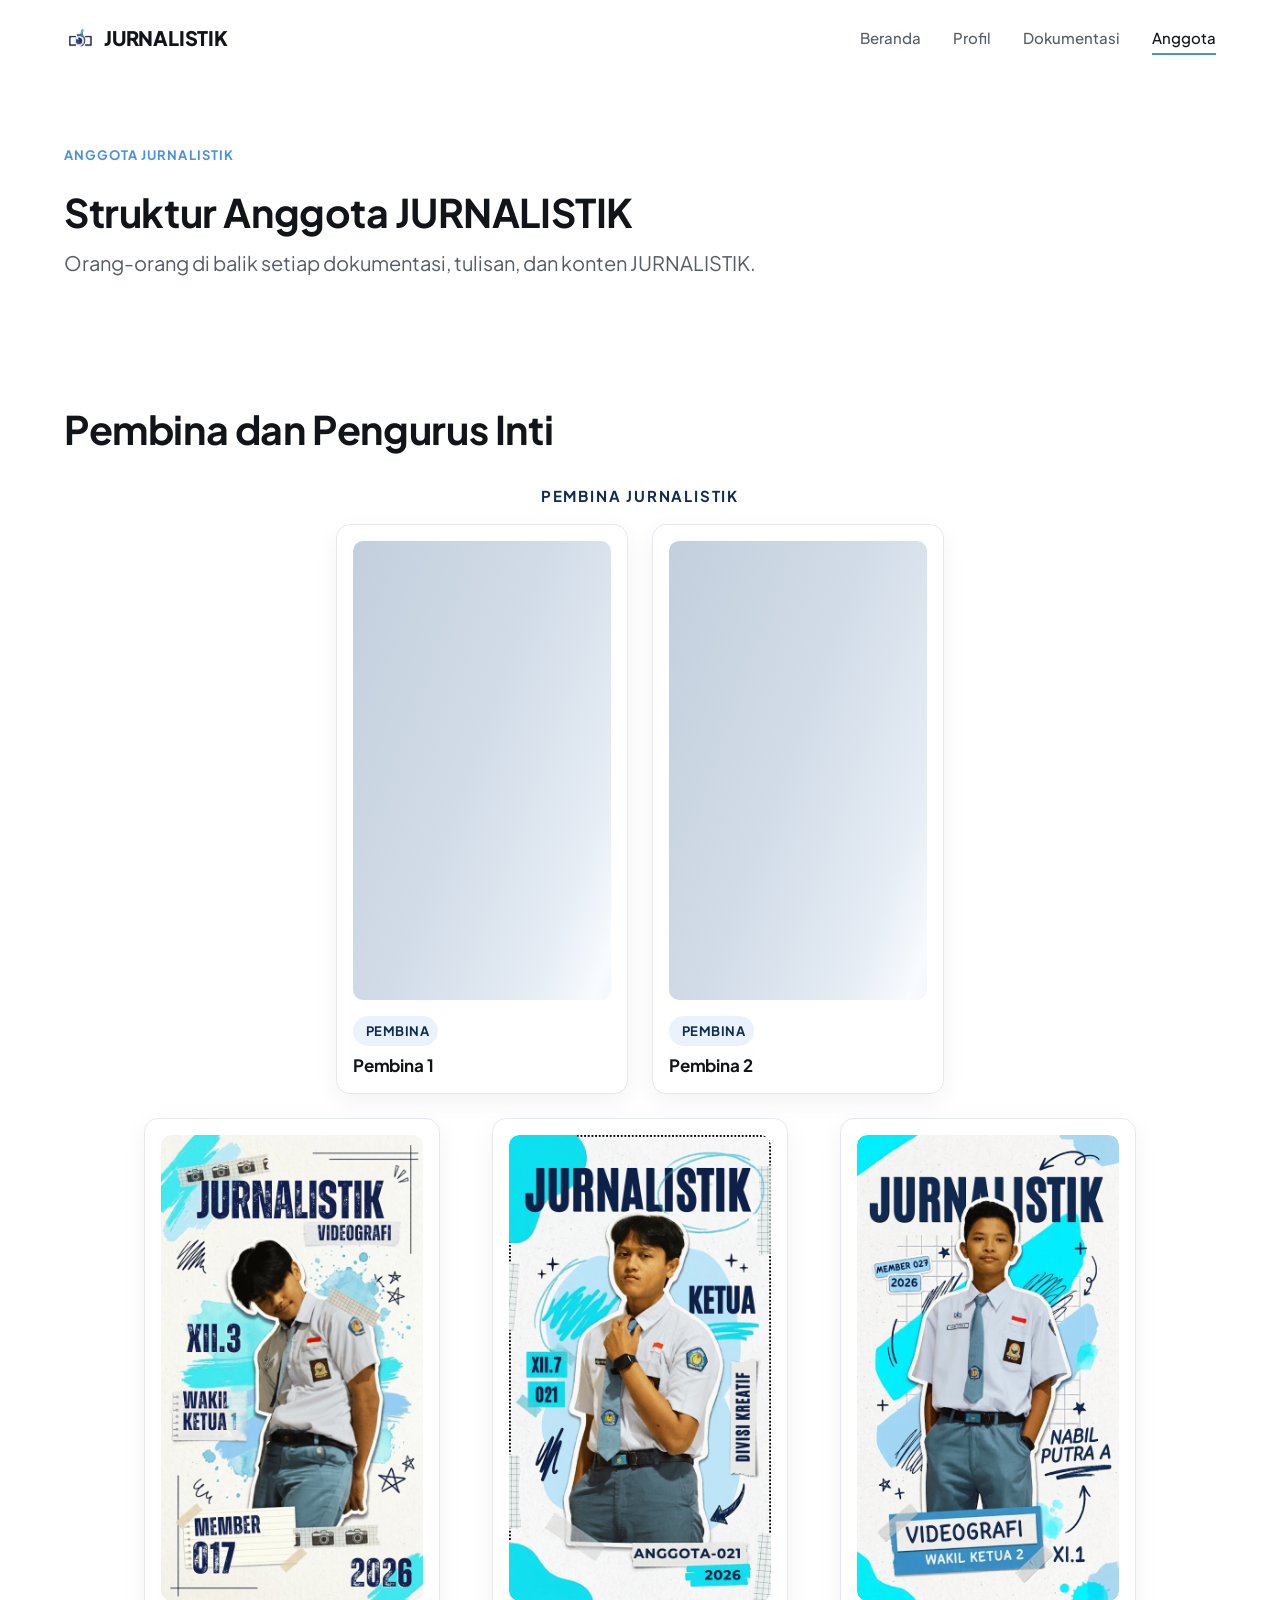
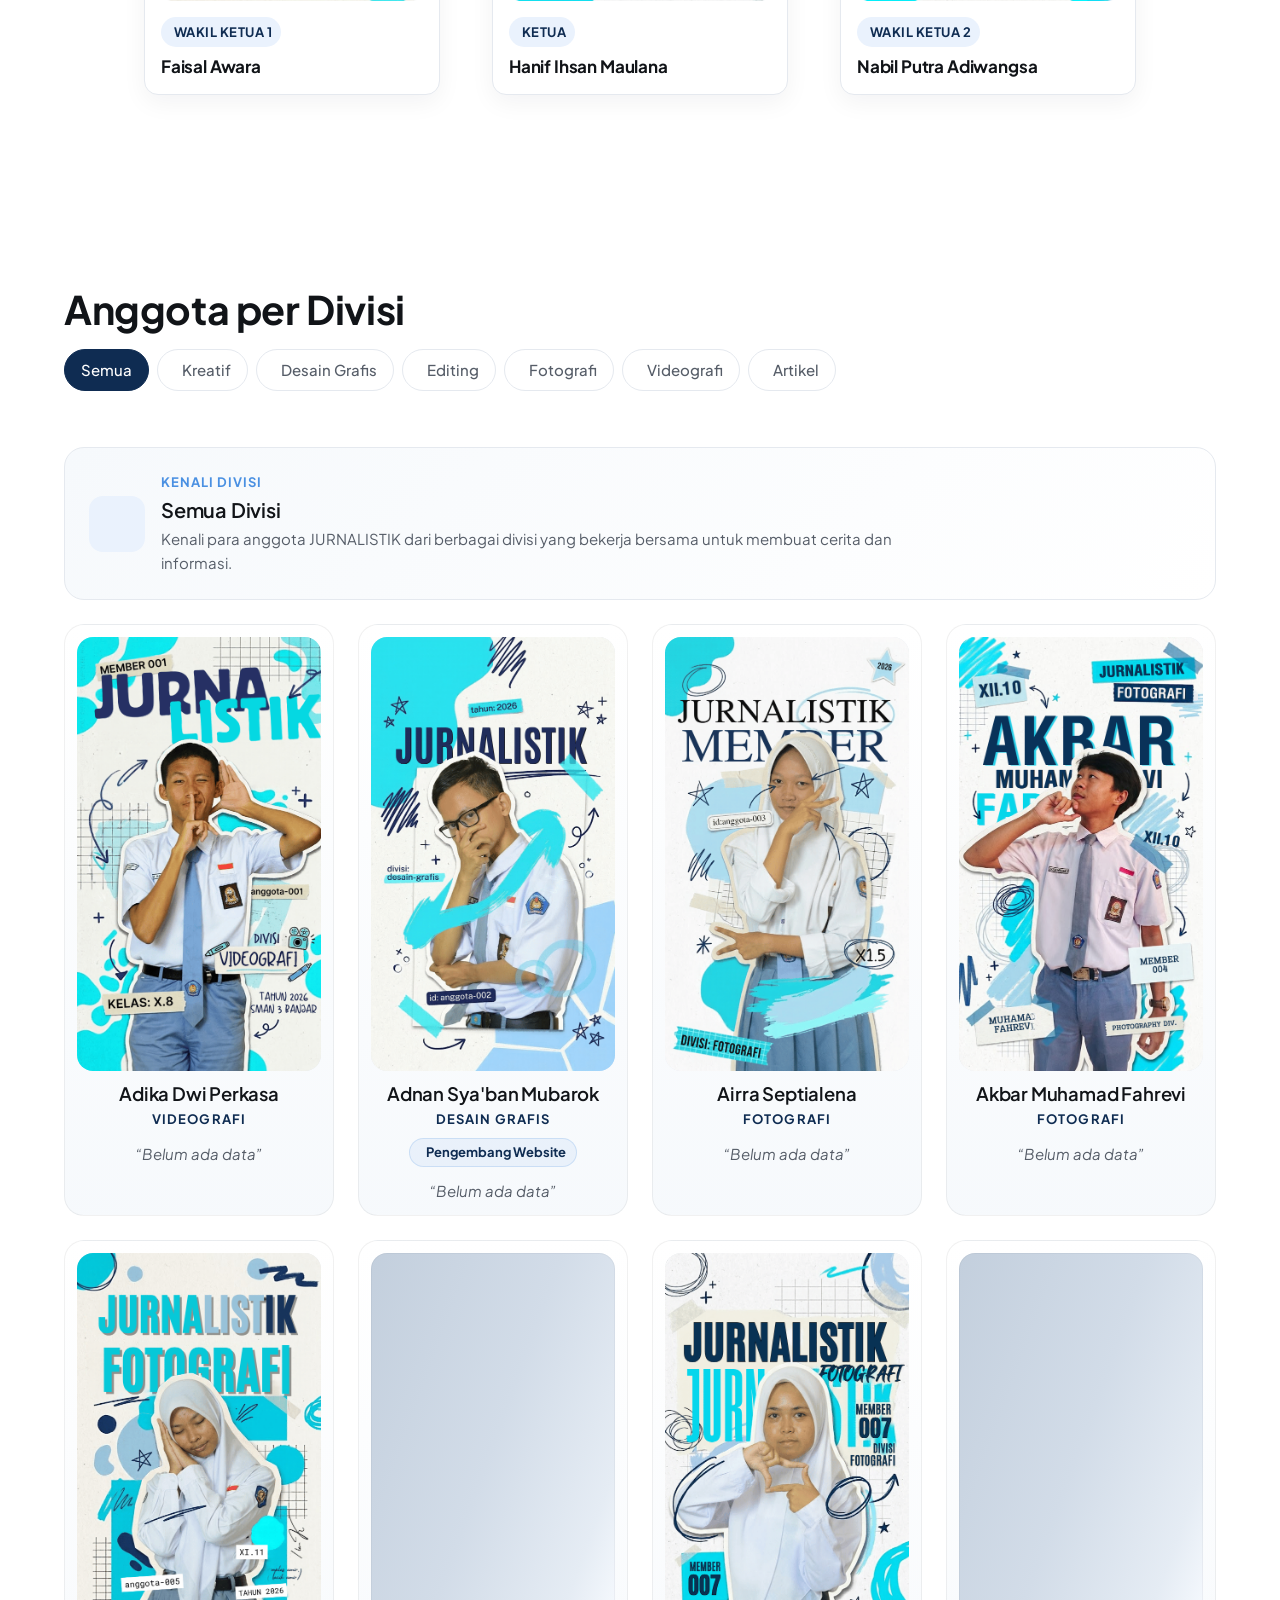
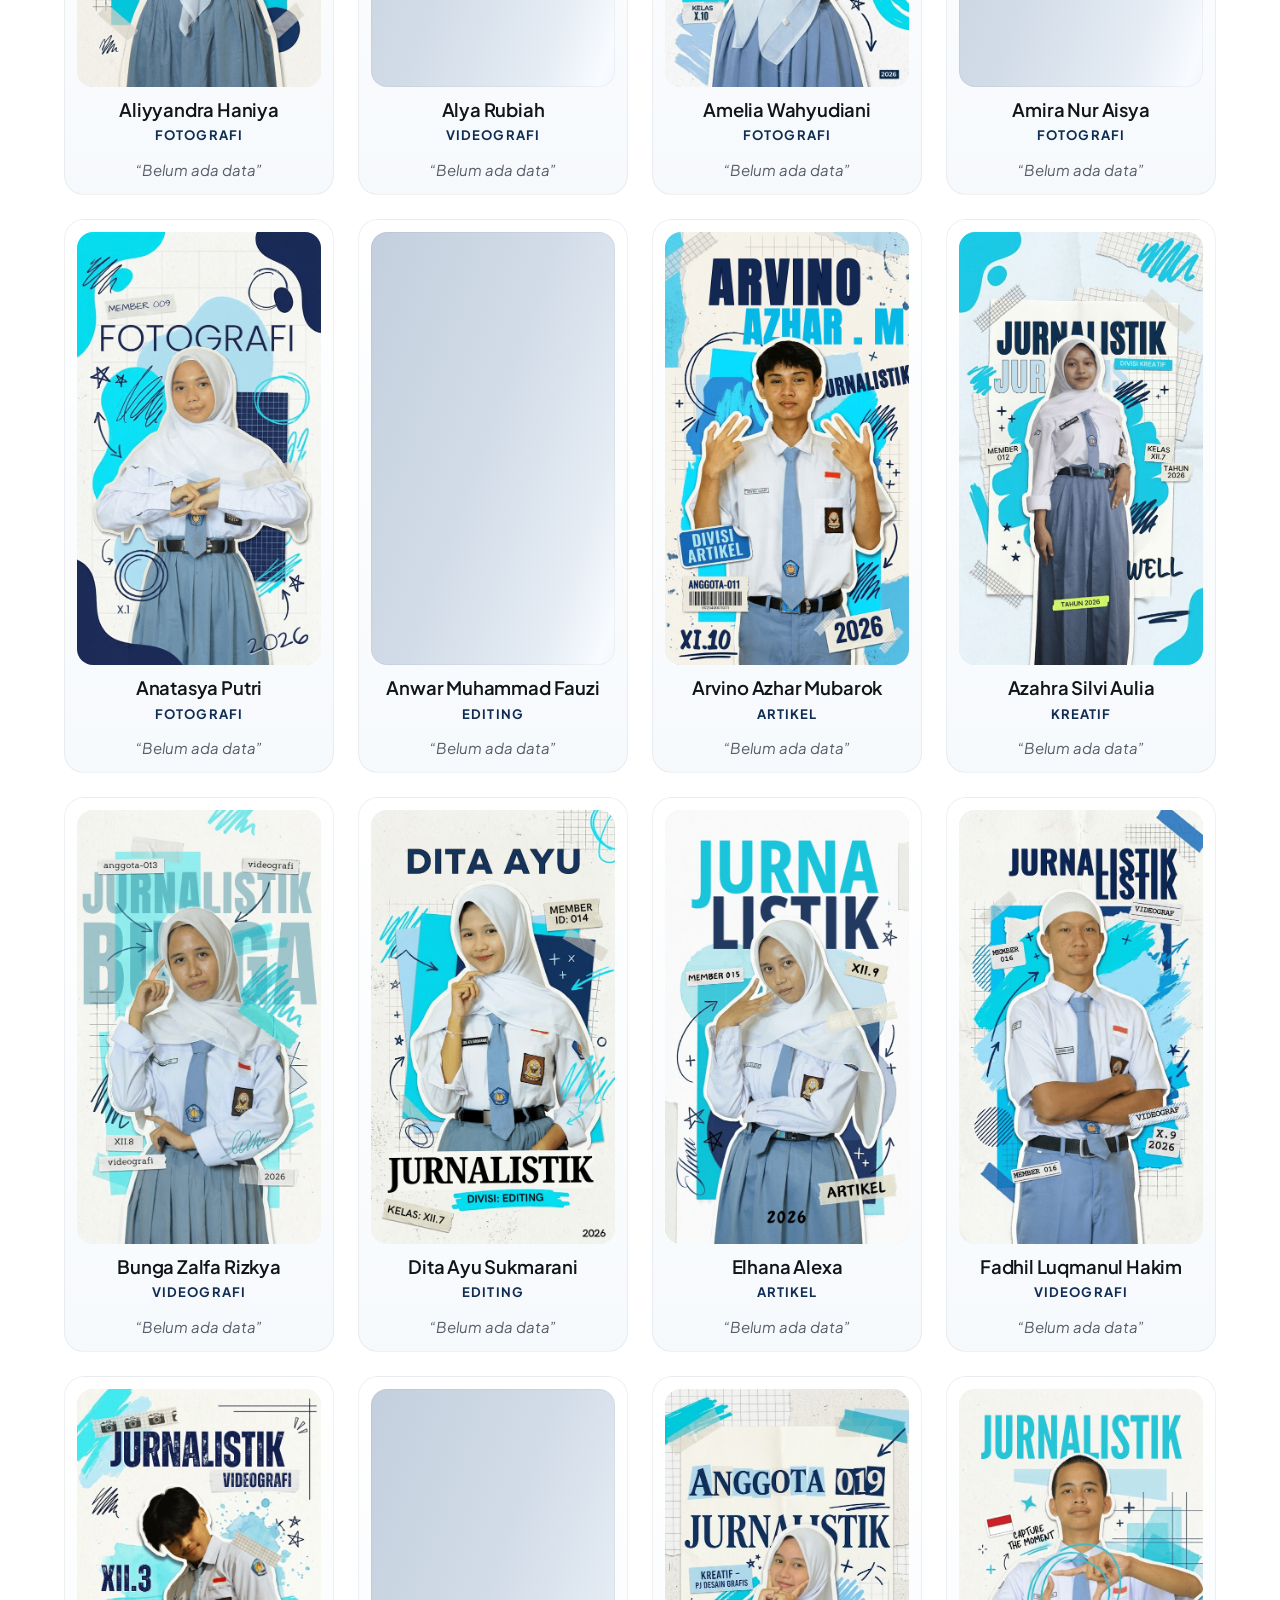
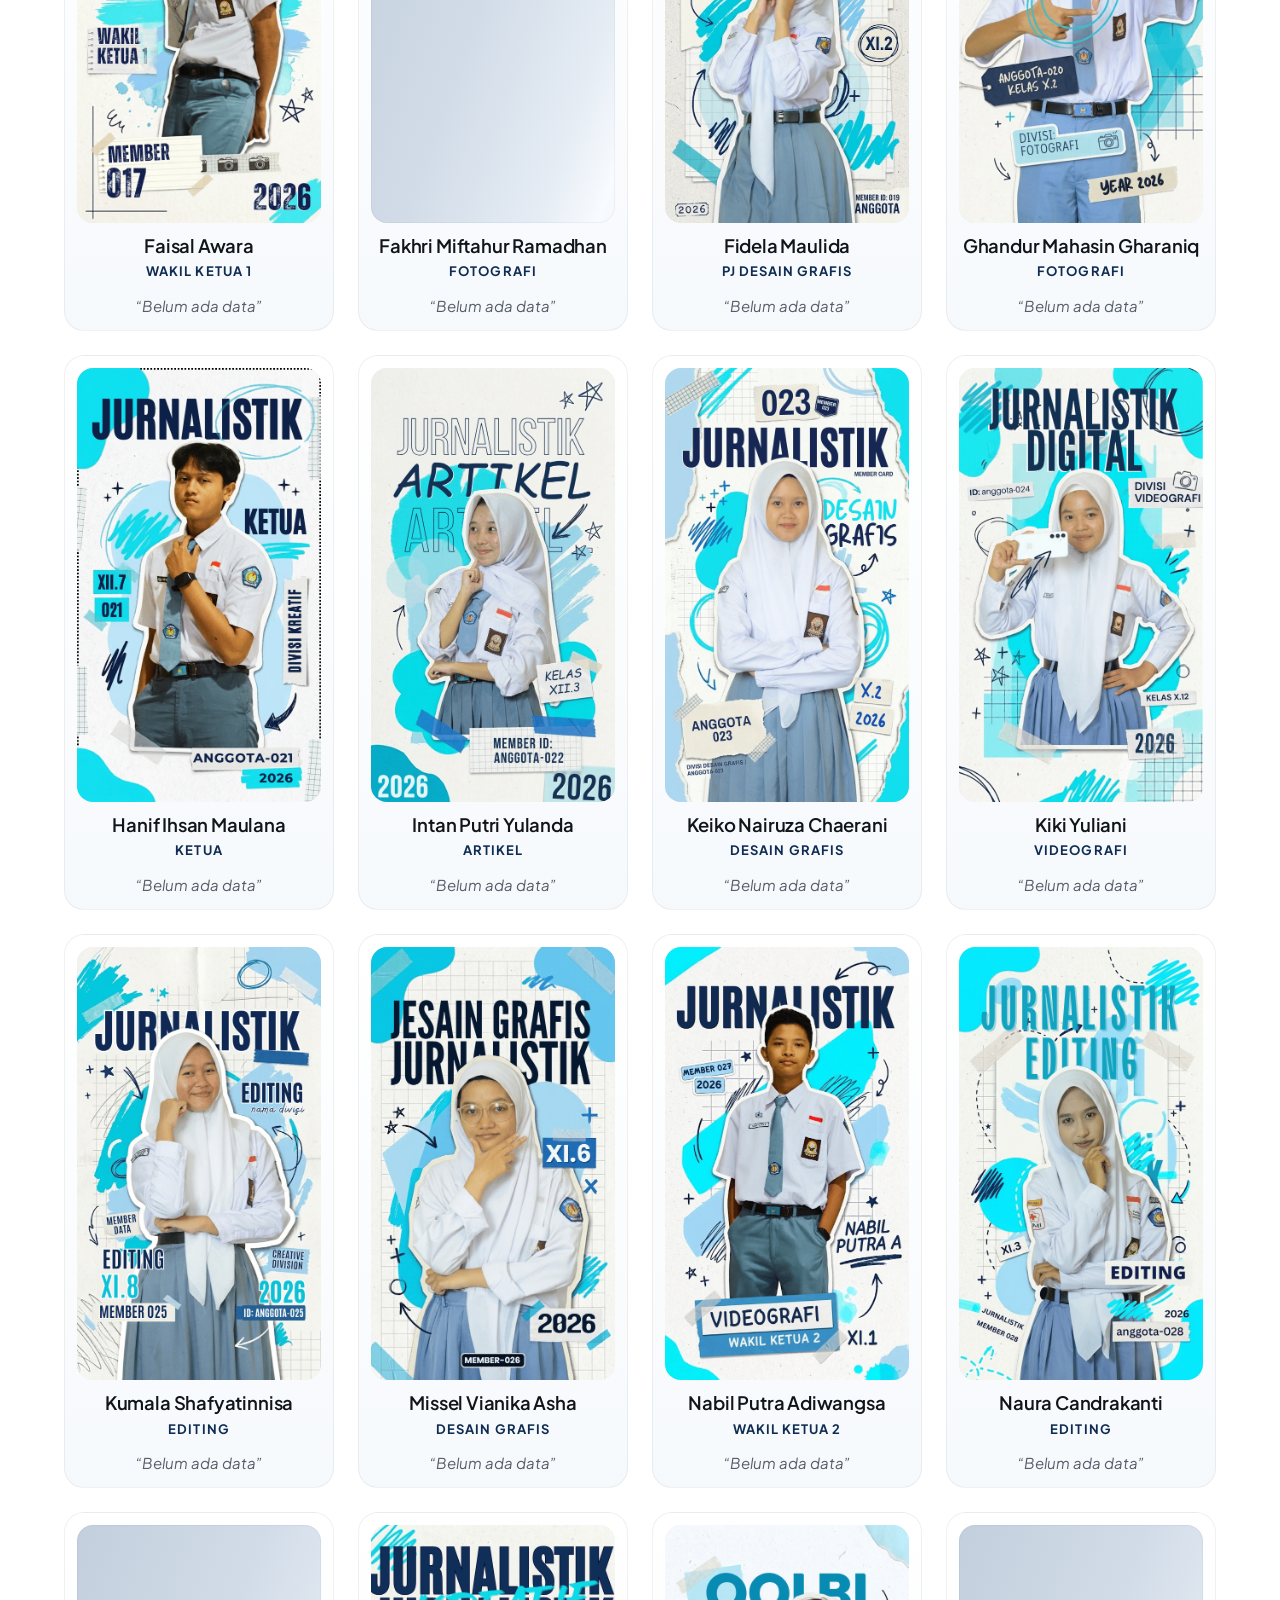
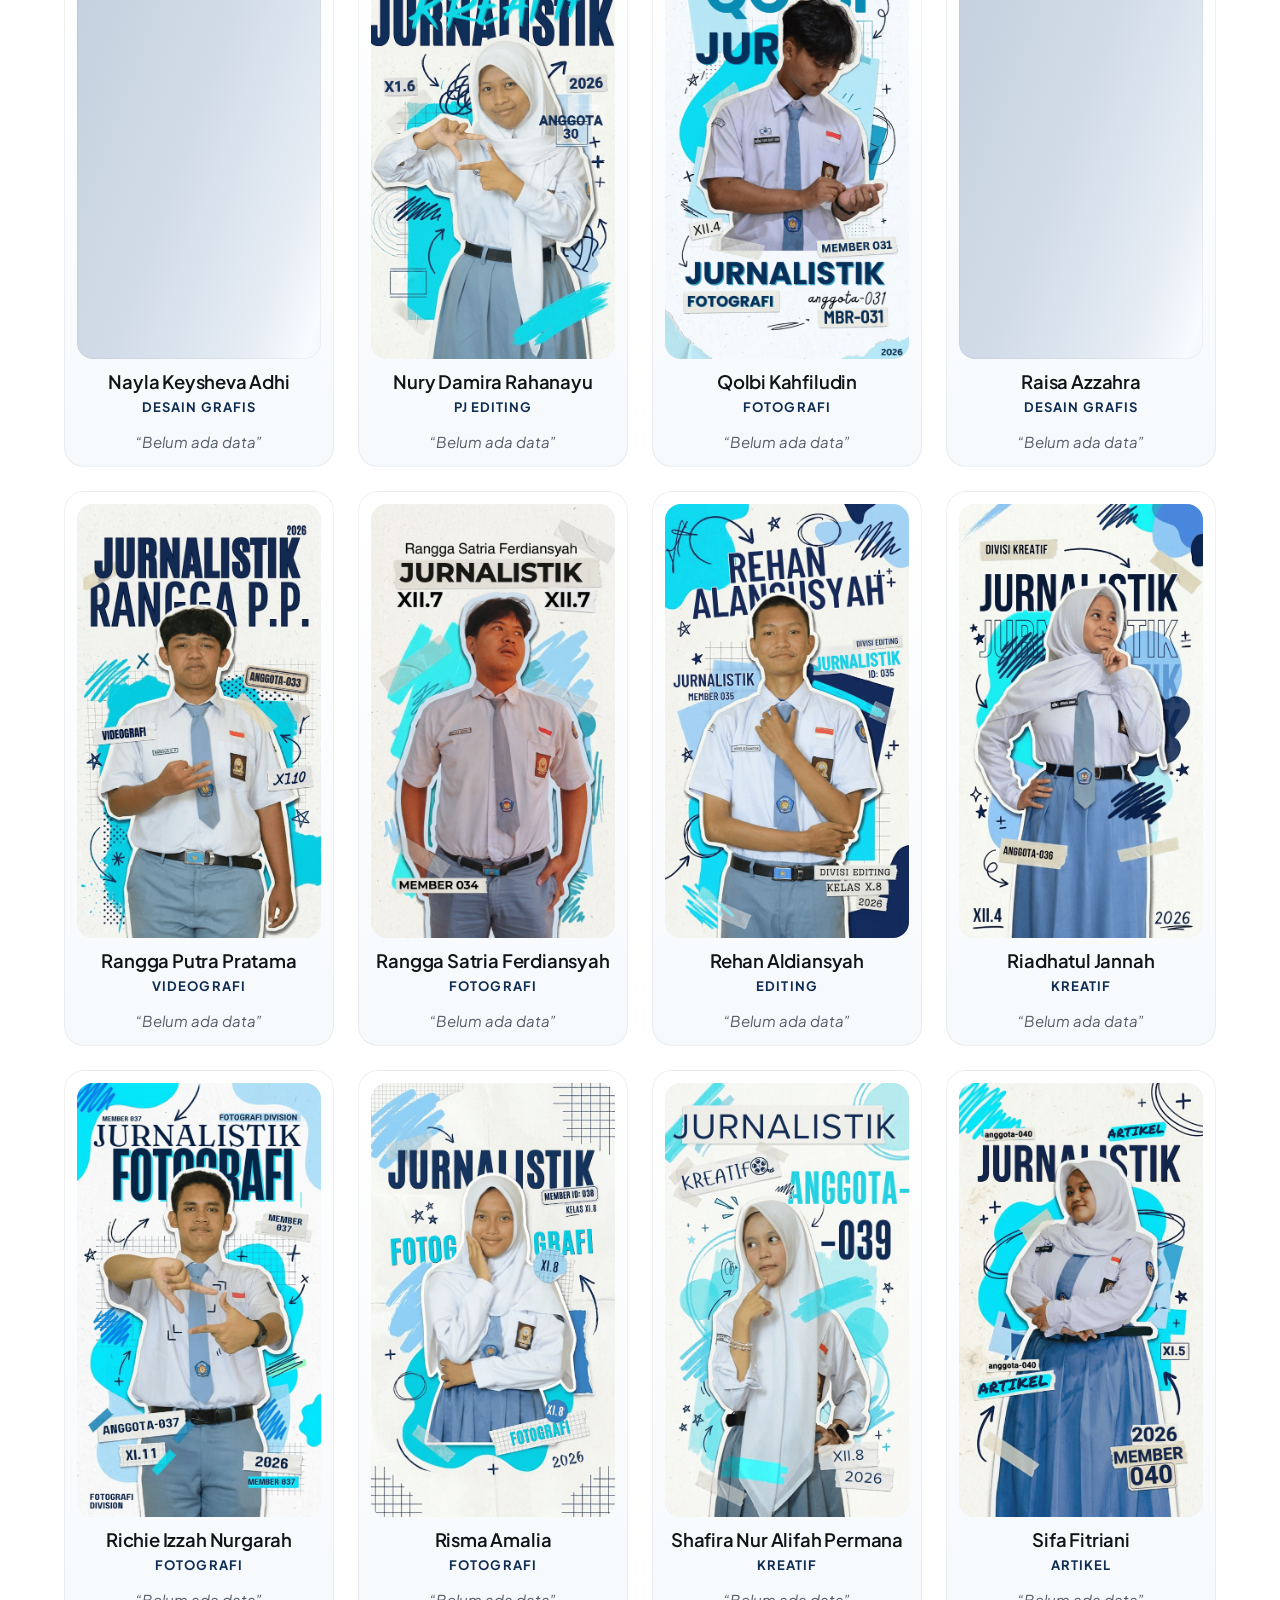
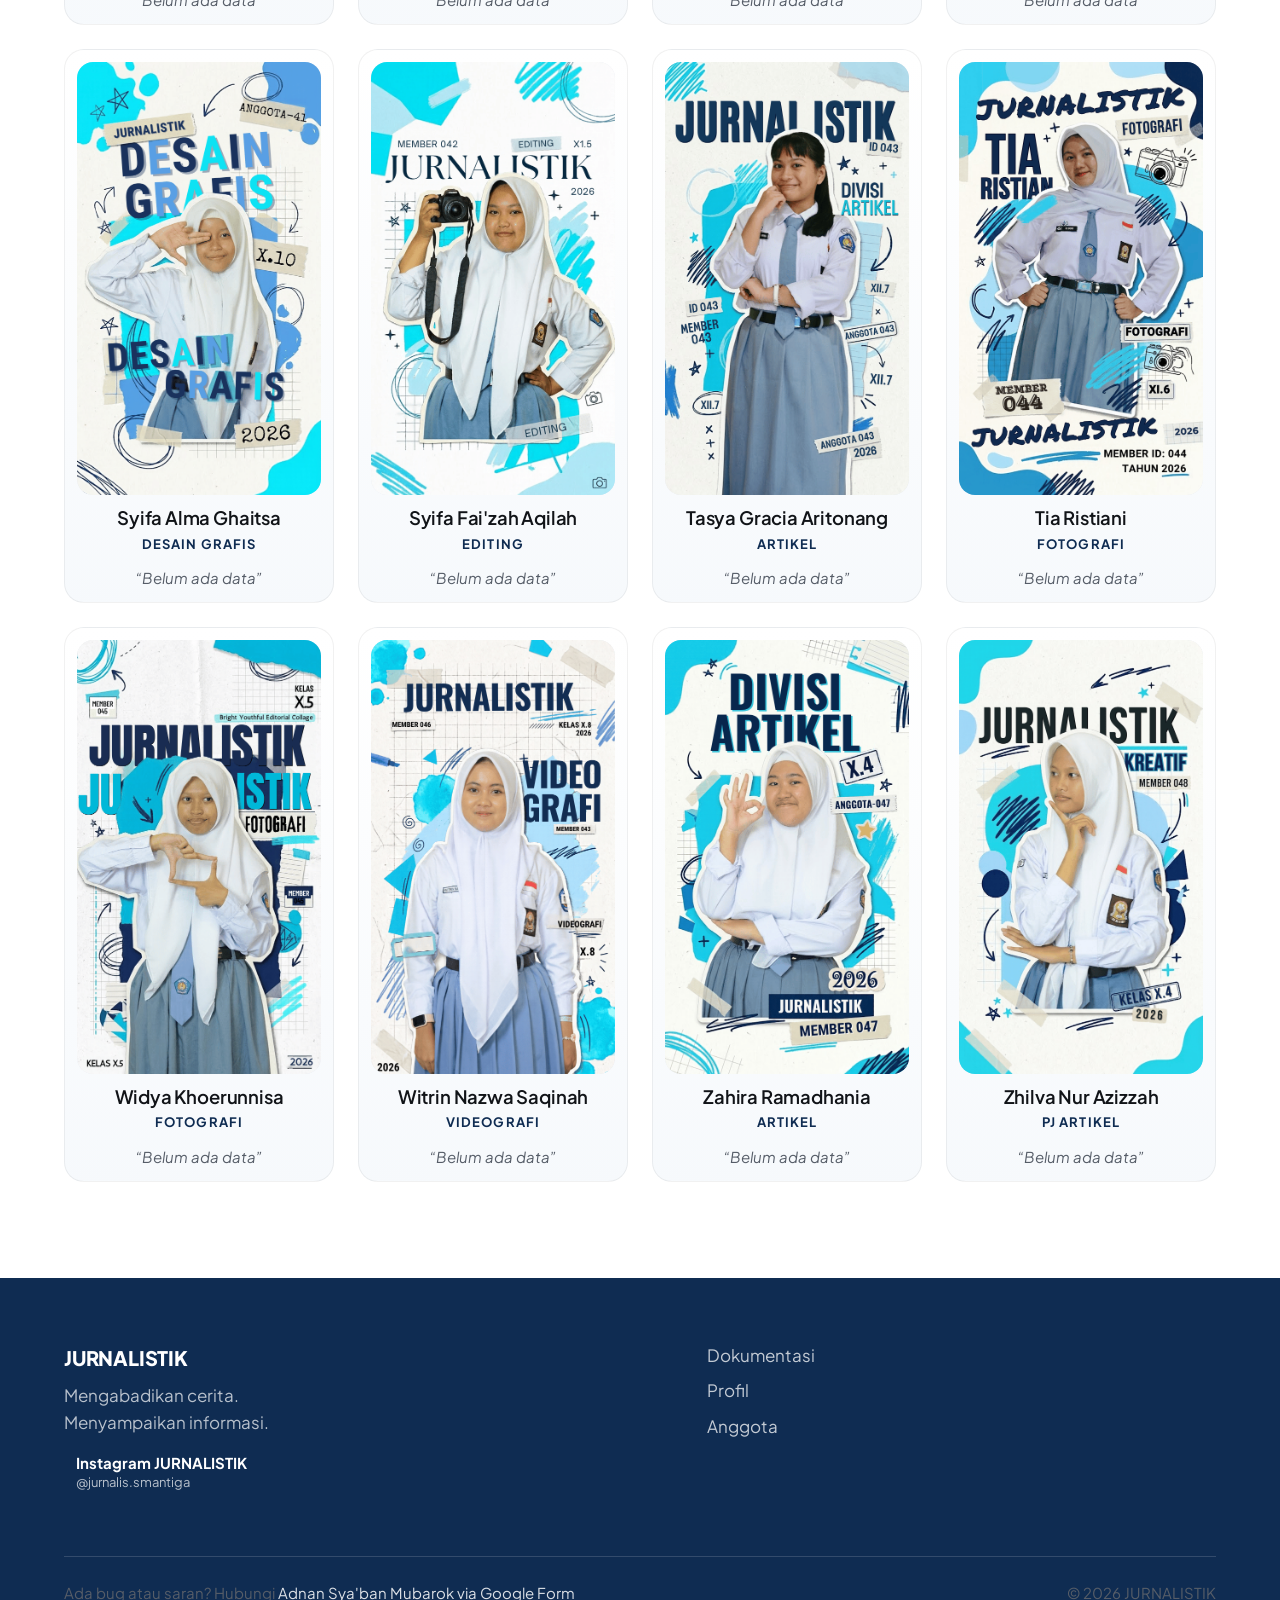
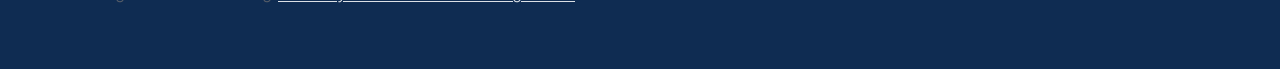
==== anggota.html @ 433ea304 "Add files via upload" ====
<!DOCTYPE html>
<html lang="id">
<head>
  <meta charset="UTF-8">
  <meta name="viewport" content="width=device-width, initial-scale=1.0">
  <title>Anggota — JURNALISTIK</title>
  <meta name="description" content="Struktur anggota JURNALISTIK — kepengurusan inti dan anggota per divisi: Kreatif, Desain Grafis, Editing, Fotografi, Videografi, Artikel.">

  <link rel="icon" type="image/png" href="assets/logo/favicon.png">

  <link rel="preconnect" href="https://fonts.googleapis.com">
  <link rel="preconnect" href="https://fonts.gstatic.com" crossorigin>
  <link href="https://fonts.googleapis.com/css2?family=Plus+Jakarta+Sans:wght@400;500;600;700;800&display=swap" rel="stylesheet">

  <script src="https://unpkg.com/@phosphor-icons/web"></script>

  <link rel="stylesheet" href="css/style.css">
</head>
<body>

  <header class="site-header" id="siteHeader">
    <div class="container header-inner">

      <a href="index.html" class="brand" aria-label="JURNALISTIK — Beranda">
        <img src="assets/logo/logo.png" alt="" class="brand-logo" width="32" height="32">
        <span class="brand-name">JURNALISTIK</span>
      </a>

      <nav class="main-nav" id="mainNav" aria-label="Navigasi utama">
        <ul class="nav-list">
          <li><a href="index.html" class="nav-link">Beranda</a></li>
          <li><a href="profil.html" class="nav-link">Profil</a></li>
          <li><a href="dokumentasi.html" class="nav-link">Dokumentasi</a></li>
          <li><a href="anggota.html" class="nav-link is-active">Anggota</a></li>
        </ul>
      </nav>

      <button
        class="nav-toggle"
        id="navToggle"
        aria-label="Buka menu navigasi"
        aria-expanded="false"
        aria-controls="mainNav"
      >
        <i class="ph ph-list" aria-hidden="true"></i>
      </button>

    </div>
  </header>

  <main id="main-content">

    <section class="page-intro" aria-labelledby="members-title">
      <div class="container">
        <p class="hero-eyebrow" data-reveal>Anggota JURNALISTIK</p>
        <h1 id="members-title" class="page-intro-title" data-reveal>
          Struktur Anggota JURNALISTIK
        </h1>
        <p class="page-intro-text" data-reveal data-reveal-delay="1">
          Orang-orang di balik setiap dokumentasi, tulisan, dan konten JURNALISTIK.
        </p>
      </div>
    </section>

    <section class="org-structure org-structure-compact" aria-labelledby="core-leads-title">
      <div class="container">
        <div class="section-heading" data-reveal>
          <h2 id="core-leads-title">Pembina dan Pengurus Inti</h2>
        </div>

        <div class="org-lead-group" data-reveal>
          <p class="org-lead-label">Pembina JURNALISTIK</p>
          <div class="org-tier org-tier-core org-tier-top org-pembina-row" id="pembinaCards"></div>
        </div>

        <div class="org-tier org-tier-core org-tier-top" id="pengurusIntiCards" data-reveal></div>
      </div>
    </section>
    
    <section class="member-directory" aria-labelledby="directory-title">
      <div class="container">

        <div class="section-heading" data-reveal>
          <h2 id="directory-title">Anggota per Divisi</h2>
        </div>

        <div class="division-filter" id="divisionFilter" role="group" aria-label="Filter anggota berdasarkan divisi" data-reveal>
          <button type="button" class="filter-chip is-active" data-filter="semua" aria-pressed="true">
            Semua
          </button>
          <button type="button" class="filter-chip" data-filter="kreatif" aria-pressed="false">
            <i class="ph ph-palette" aria-hidden="true"></i> Kreatif
          </button>
          <button type="button" class="filter-chip" data-filter="desain-grafis" aria-pressed="false">
            <i class="ph ph-paint-brush" aria-hidden="true"></i> Desain Grafis
          </button>
          <button type="button" class="filter-chip" data-filter="editing" aria-pressed="false">
            <i class="ph ph-film-slate" aria-hidden="true"></i> Editing
          </button>
          <button type="button" class="filter-chip" data-filter="fotografi" aria-pressed="false">
            <i class="ph ph-camera" aria-hidden="true"></i> Fotografi
          </button>
          <button type="button" class="filter-chip" data-filter="videografi" aria-pressed="false">
            <i class="ph ph-video-camera" aria-hidden="true"></i> Videografi
          </button>
          <button type="button" class="filter-chip" data-filter="artikel" aria-pressed="false">
            <i class="ph ph-newspaper" aria-hidden="true"></i> Artikel
          </button>
        </div>

        <section class="division-intro" id="divisionIntro" aria-live="polite" aria-atomic="true" data-reveal>
          <div class="division-intro-icon" aria-hidden="true">
            <i class="ph ph-users-three"></i>
          </div>
          <div class="division-intro-content">
            <p class="division-intro-eyebrow">Kenali Divisi</p>
            <h3 class="division-intro-title" id="divisionIntroTitle">Semua Divisi</h3>
            <p class="division-intro-description" id="divisionIntroDescription">
              Kenali para anggota JURNALISTIK dari berbagai divisi yang bekerja bersama untuk membuat cerita dan informasi.
            </p>
          </div>
        </section>

        <!--
          Grid ini kosong dengan sengaja.
          Diisi oleh anggota.js (Part 2D) berdasarkan data/anggota.js (Part 2A).
          Template per-kartu anggota (untuk referensi JS nanti):

          <article class="member-card" data-divisi="fotografi">
            <div class="member-card-photo">
              <img src="assets/anggota/fotografi/nama.jpg" alt="Foto Nama Anggota" loading="lazy">
            </div>
            <h3 class="member-card-name">Nama Anggota</h3>
            <p class="member-card-role">Fotografi</p>
            <p class="member-card-quote">&ldquo;Quote singkat di sini.&rdquo;</p>
          </article>
        -->
        <ul class="member-grid" id="memberGrid" role="list" aria-live="polite" aria-busy="true">
          <li class="member-skeleton" aria-hidden="true"></li>
          <li class="member-skeleton" aria-hidden="true"></li>
          <li class="member-skeleton" aria-hidden="true"></li>
          <li class="member-skeleton" aria-hidden="true"></li>
        </ul>

        <p class="member-empty-state" id="memberEmptyState" hidden>
          Belum ada anggota di divisi ini.
        </p>

        <noscript>
          <p class="member-empty-state">
            Aktifkan JavaScript untuk menampilkan daftar anggota.
          </p>
        </noscript>

      </div>
    </section>

  </main>

  <div
    class="member-detail-overlay"
    id="memberDetailOverlay"
    role="dialog"
    aria-modal="true"
    aria-labelledby="memberDetailName"
    hidden
  >
    <div class="member-detail-panel">
      <div class="member-detail-header">
        <h2 class="member-detail-name" id="memberDetailName"></h2>
        <div class="member-detail-toolbar">
          <button type="button" class="member-detail-close" id="memberDetailClose" aria-label="Tutup detail anggota">
            <i class="ph ph-x" aria-hidden="true"></i>
          </button>
        </div>
      </div>
      <div class="member-detail-image-frame">
        <img class="member-detail-image" id="memberDetailImage" src="" alt="">
      </div>
      <div class="member-detail-body">
        <p class="member-detail-role" id="memberDetailRole"></p>
        <span class="member-detail-badge" id="memberDetailBadge" hidden>
          <i class="ph ph-code" aria-hidden="true"></i>
          <span id="memberDetailBadgeText"></span>
        </span>
        <p class="member-detail-class" id="memberDetailClass"></p>
        <p class="member-detail-intro" id="memberDetailIntro"></p>
        <p class="member-detail-quote" id="memberDetailQuote" hidden></p>
      </div>
    </div>
  </div>

  <footer class="site-footer">
    <div class="container footer-inner">

      <div class="footer-brand">
        <span class="brand-name">JURNALISTIK</span>
        <p class="footer-tagline">Mengabadikan cerita.<br>Menyampaikan informasi.</p>

        
          <a href="https://www.instagram.com/jurnalis.smantiga/"
          class="social-link"
          aria-label="Instagram JURNALISTIK"
          target="_blank"
          rel="noopener noreferrer"
        >
          <i class="ph ph-instagram-logo" aria-hidden="true"></i>
          <span class="social-link-text">
            <strong>Instagram JURNALISTIK</strong>
            <span>@jurnalis.smantiga</span>
          </span>
        </a>
      </div>

      <nav class="footer-nav" aria-label="Navigasi footer">
        <ul>
          <li><a href="dokumentasi.html">Dokumentasi</a></li>
          <li><a href="profil.html">Profil</a></li>
          <li><a href="anggota.html">Anggota</a></li>
        </ul>
      </nav>

      <div class="footer-bottom">
        <p>Ada bug atau saran? Hubungi <a href="https://docs.google.com/forms/d/e/1FAIpQLSc4iWwsHOIlj9PzADW55S_i3xoptTnTVbQl94Mu4vXYAdnyHA/viewform?usp=publish-editor" class="footer-credit-link" target="_blank" rel="noopener noreferrer">Adnan Sya'ban Mubarok via Google Form</a></p>
        <p>&copy; <span id="currentYear">2026</span> JURNALISTIK</p>
      </div>

    </div>
  </footer>
  <script src="data/anggota.js"></script>
  <script src="js/anggota.js"></script>
  <script src="js/main.js"></script>
</body>
</html>
---- css/style.css ----
/* ==================================================
   1. RESET
   ================================================== */

*,
*::before,
*::after {
  box-sizing: border-box;
  margin: 0;
  padding: 0;
}

html {
  -webkit-text-size-adjust: 100%;
  scroll-behavior: smooth;
}

@media (prefers-reduced-motion: reduce) {
  html {
    scroll-behavior: auto;
  }
  *,
  *::before,
  *::after {
    animation-duration: 0.01ms !important;
    animation-iteration-count: 1 !important;
    transition-duration: 0.01ms !important;
    scroll-behavior: auto !important;
  }
}

body {
  min-height: 100vh;
  font-family: var(--font-base);
  font-size: var(--text-base);
  line-height: 1.6;
  color: var(--color-text);
  background-color: var(--color-bg);
  -webkit-font-smoothing: antialiased;
  text-rendering: optimizeLegibility;
}

img,
picture {
  display: block;
  max-width: 100%;
  height: auto;
}

button {
  font: inherit;
  color: inherit;
  background: none;
  border: none;
  cursor: pointer;
}

a {
  color: inherit;
  text-decoration: none;
}

ul,
ol {
  list-style: none;
}

input {
  font: inherit;
  color: inherit;
}

/* ==================================================
   2. DESIGN TOKENS
   ================================================== */

:root {
  /* Warna */
  --color-bg: #ffffff;
  --color-bg-soft: #f6f9fc;
  --color-text: #111418;
  --color-text-muted: #565d68;

  --color-primary: #4a90e2;
  --color-primary-soft: #eaf2fd;
  --color-primary-dark: #0f2c52;

  --color-border: #e5e9ef;
  --color-border-strong: #d3dae3;

  --color-white: #ffffff;
  --color-overlay: rgb(15 23 42 / 0.55);

  /* Tipografi */
  --font-base: "Plus Jakarta Sans", -apple-system, BlinkMacSystemFont,
    "Segoe UI", sans-serif;

  --text-xs: clamp(0.75rem, 0.72rem + 0.15vw, 0.8125rem);
  --text-sm: clamp(0.875rem, 0.84rem + 0.15vw, 0.9375rem);
  --text-base: clamp(1rem, 0.97rem + 0.15vw, 1.0625rem);
  --text-lg: clamp(1.125rem, 1.06rem + 0.3vw, 1.25rem);
  --text-xl: clamp(1.375rem, 1.24rem + 0.6vw, 1.75rem);
  --text-2xl: clamp(1.75rem, 1.5rem + 1.2vw, 2.5rem);
  --text-3xl: clamp(2.25rem, 1.8rem + 2vw, 3.5rem);

  --leading-tight: 1.15;
  --leading-snug: 1.35;

  /* Spacing (skala 4px) */
  --space-1: 0.25rem;
  --space-2: 0.5rem;
  --space-3: 0.75rem;
  --space-4: 1rem;
  --space-5: 1.5rem;
  --space-6: 2rem;
  --space-7: 3rem;
  --space-8: 4rem;
  --space-9: 6rem;
  --space-10: 8rem;

  /* Layout */
  --container-width: min(72rem, 100% - 2 * var(--space-5));
  --header-height: 76px;

  /* Radius */
  --radius-sm: 8px;
  --radius-md: 14px;
  --radius-lg: 20px;
  --radius-pill: 999px;

  /* Bayangan */
  --shadow-sm: 0 2px 8px rgb(15 23 42 / 0.06);
  --shadow-md: 0 12px 32px rgb(15 23 42 / 0.1);
  --shadow-lg: 0 24px 60px rgb(15 23 42 / 0.14);

  /* Transisi */
  --ease-out: cubic-bezier(0.16, 1, 0.3, 1);
  --duration-fast: 180ms;
  --duration-base: 320ms;
  --duration-slow: 600ms;

  /* Z-index */
  --z-header: 100;
  --z-overlay: 200;
}

/* ==================================================
   3. TYPOGRAPHY
   ================================================== */

h1,
h2,
h3,
h4 {
  font-weight: 700;
  line-height: var(--leading-tight);
  letter-spacing: -0.01em;
  color: var(--color-text);
}

h1 {
  font-size: var(--text-3xl);
}

h2 {
  font-size: var(--text-2xl);
}

h3 {
  font-size: var(--text-lg);
  font-weight: 600;
}

p {
  color: var(--color-text-muted);
}

strong {
  color: var(--color-text);
  font-weight: 600;
}

small {
  font-size: var(--text-xs);
}

/* ==================================================
   4. GLOBAL LAYOUT PRIMITIVES
   ================================================== */

.container {
  width: var(--container-width);
  margin-inline: auto;
}

section {
  padding-block: var(--space-9);
}

.section-heading {
  display: flex;
  align-items: baseline;
  justify-content: space-between;
  gap: var(--space-4);
  margin-bottom: var(--space-6);
}

.link-arrow {
  display: inline-flex;
  align-items: center;
  gap: var(--space-1);
  font-weight: 600;
  color: var(--color-primary-dark);
  white-space: nowrap;
}

.link-arrow i {
  transition: transform var(--duration-fast) var(--ease-out);
}

.link-arrow:hover i {
  transform: translate(2px, -2px);
}

/* ==================================================
   5. ACCESSIBILITY HELPERS
   ================================================== */

.sr-only {
  position: absolute;
  width: 1px;
  height: 1px;
  padding: 0;
  margin: -1px;
  overflow: hidden;
  clip: rect(0, 0, 0, 0);
  white-space: nowrap;
  border: 0;
}

:focus-visible {
  outline: 2px solid var(--color-primary);
  outline-offset: 3px;
  border-radius: var(--radius-sm);
}

/* ==================================================
   6. REVEAL ANIMATION (dikendalikan main.js via class)
   ================================================== */

[data-reveal] {
  opacity: 0;
  transform: translateY(20px);
  transition: opacity var(--duration-slow) var(--ease-out),
    transform var(--duration-slow) var(--ease-out);
}

[data-reveal].is-visible {
  opacity: 1;
  transform: translateY(0);
}

/* ==================================================
   7. BUTTON BASE (varian warna disusun di Part 3B)
   ================================================== */

.btn {
  display: inline-flex;
  align-items: center;
  gap: var(--space-2);
  padding: var(--space-3) var(--space-5);
  border-radius: var(--radius-pill);
  font-weight: 600;
  font-size: var(--text-sm);
  white-space: nowrap;
  transition: transform var(--duration-fast) var(--ease-out),
    box-shadow var(--duration-fast) var(--ease-out),
    background-color var(--duration-fast) var(--ease-out);
}

.btn:hover {
  transform: translateY(-2px);
}

.btn:active {
  transform: translateY(0);
}
/* ==================================================
   8. HEADER & NAVIGATION
   ================================================== */

.site-header {
  position: fixed;
  inset-inline: 0;
  top: 0;
  height: var(--header-height);
  z-index: var(--z-header);
  display: flex;
  align-items: center;
  background-color: transparent;
  transition: background-color var(--duration-base) var(--ease-out),
    box-shadow var(--duration-base) var(--ease-out);
}

.site-header.is-scrolled {
  background-color: rgb(255 255 255 / 0.85);
  backdrop-filter: blur(12px) saturate(160%);
  -webkit-backdrop-filter: blur(12px) saturate(160%);
  box-shadow: var(--shadow-sm);
}

.header-inner {
  display: flex;
  align-items: center;
  justify-content: space-between;
  width: var(--container-width);
  margin-inline: auto;
}

.brand {
  display: inline-flex;
  align-items: center;
  gap: var(--space-2);
}

.brand-name {
  font-weight: 800;
  font-size: var(--text-lg);
  letter-spacing: -0.01em;
}

.nav-list {
  display: flex;
  align-items: center;
  gap: var(--space-6);
}

.nav-link {
  position: relative;
  font-weight: 500;
  font-size: var(--text-sm);
  color: var(--color-text-muted);
  padding-block: var(--space-2);
  transition: color var(--duration-fast) var(--ease-out);
}

.nav-link::after {
  content: "";
  position: absolute;
  left: 0;
  bottom: 0;
  width: 100%;
  height: 2px;
  background-color: var(--color-primary);
  transform: scaleX(0);
  transform-origin: left;
  transition: transform var(--duration-fast) var(--ease-out);
}

.nav-link:hover,
.nav-link.is-active {
  color: var(--color-text);
}

.nav-link:hover::after,
.nav-link.is-active::after {
  transform: scaleX(1);
}

.nav-toggle {
  display: none;
  font-size: var(--text-xl);
  padding: var(--space-2);
}

/* ==================================================
   9. BUTTON VARIANTS
   ================================================== */

.btn-primary {
  background-color: var(--color-primary-dark);
  color: var(--color-white);
  box-shadow: var(--shadow-sm);
}

.btn-primary:hover {
  background-color: #0a2039;
  box-shadow: var(--shadow-md);
}

.btn-ghost {
  background-color: transparent;
  color: var(--color-primary-dark);
  border: 1.5px solid var(--color-border-strong);
}

.btn-ghost:hover {
  border-color: var(--color-primary-dark);
  background-color: var(--color-primary-soft);
}

/* ==================================================
   10. HERO
   ================================================== */

.hero {
  padding-top: calc(var(--header-height) + var(--space-8));
  padding-bottom: var(--space-9);
  position: relative;
  overflow: hidden;
}

.hero-decoration {
  position: absolute;
  top: -20%;
  right: -10%;
  width: 42rem;
  height: 42rem;
  border-radius: 50%;
  background: radial-gradient(
    circle,
    var(--color-primary-soft) 0%,
    transparent 70%
  );
  z-index: -1;
}

.hero-inner {
  display: grid;
  grid-template-columns: 1.1fr 1fr;
  align-items: center;
  gap: var(--space-8);
}

.hero-eyebrow {
  display: inline-block;
  font-size: var(--text-xs);
  font-weight: 700;
  letter-spacing: 0.08em;
  text-transform: uppercase;
  color: var(--color-primary);
  margin-bottom: var(--space-3);
}

.hero-title {
  font-size: var(--text-3xl);
  font-weight: 800;
  letter-spacing: -0.02em;
}

.hero-subtitle {
  display: block;
  font-size: var(--text-lg);
  font-weight: 500;
  color: var(--color-text-muted);
  margin-top: var(--space-3);
  letter-spacing: normal;
}

.hero-actions {
  display: flex;
  flex-wrap: wrap;
  gap: var(--space-3);
  margin-top: var(--space-6);
}

.hero-visual {
  position: relative;
}

.hero-image {
  border-radius: var(--radius-lg);
  box-shadow: var(--shadow-lg);
  aspect-ratio: 4 / 5;
  object-fit: cover;
  will-change: transform;
}

/* ==================================================
   11. PAGE INTRO (profil / anggota / dokumentasi)
   ================================================== */

.page-intro {
  padding-top: calc(var(--header-height) + var(--space-8));
  padding-bottom: var(--space-6);
}

.page-intro-title {
  font-size: var(--text-2xl);
  margin-block: var(--space-3);
}

.page-intro-text {
  font-size: var(--text-lg);
}

/* ==================================================
   12. DOKUMENTASI TERBARU (beranda) — horizontal scroll
   ================================================== */

.docs-scroll {
  display: flex;
  gap: var(--space-5);
  overflow-x: auto;
  overflow-y: hidden;
  scroll-snap-type: x mandatory;
  padding: 0 var(--space-1) var(--space-4);
  scrollbar-width: thin;
}

.doc-card {
  flex: 0 0 min(280px, 80vw);
  scroll-snap-align: start;
  padding: var(--space-3);
  border: 1px solid var(--color-border);
  border-radius: var(--radius-lg);
  background-color: var(--color-white);
  transition: transform var(--duration-base) var(--ease-out),
    border-color var(--duration-base) var(--ease-out),
    box-shadow var(--duration-base) var(--ease-out);
}

.doc-card:hover {
  transform: translateY(-3px);
  border-color: var(--color-border-strong);
  box-shadow: var(--shadow-sm);
}

.doc-card-media {
  border-radius: var(--radius-sm);
  overflow: hidden;
  aspect-ratio: 16 / 9;
  background-color: #e6edf5;
}

.doc-card-media img {
  width: 100%;
  height: 100%;
  object-fit: contain;
}

.doc-card-caption {
  margin-top: var(--space-3);
  font-weight: 600;
  color: var(--color-text);
  line-height: var(--leading-snug);
}

.docs-toolbar {
  background-color: var(--color-bg-soft);
}

/* ==================================================
   14. FILTER CHIPS (dipakai di anggota & dokumentasi)
   ================================================== */

.division-filter {
  display: flex;
  flex-wrap: wrap;
  gap: var(--space-2);
  margin-bottom: var(--space-7);
}

.filter-chip {
  display: inline-flex;
  align-items: center;
  gap: var(--space-2);
  padding: var(--space-2) var(--space-4);
  border-radius: var(--radius-pill);
  border: 1.5px solid var(--color-border);
  font-size: var(--text-sm);
  font-weight: 500;
  color: var(--color-text-muted);
  transition: all var(--duration-fast) var(--ease-out);
}

.filter-chip:hover {
  border-color: var(--color-primary);
  color: var(--color-text);
}

.filter-chip.is-active {
  background-color: var(--color-primary-dark);
  border-color: var(--color-primary-dark);
  color: var(--color-white);
}

/* ==================================================
   15. ORG STRUCTURE (struktur kepengurusan)
   ================================================== */

.org-tree {
  display: flex;
  flex-direction: column;
  align-items: center;
  gap: var(--space-6);
}

.org-tier {
  display: flex;
  justify-content: center;
}

.org-tier-core {
  display: none;
  justify-content: center;
  align-items: flex-start;
  gap: var(--space-6);
  flex-wrap: wrap;
  position: relative;
}

.org-branch {
  display: none;
  flex-direction: column;
  align-items: center;
  gap: var(--space-3);
}

.org-branch-members {
  display: flex;
  gap: var(--space-3);
}

.org-card {
  background-color: var(--color-white);
  border: 1px solid var(--color-border);
  border-radius: var(--radius-md);
  padding: var(--space-5);
  text-align: center;
  min-width: 11rem;
  transition: transform var(--duration-base) var(--ease-out),
    box-shadow var(--duration-base) var(--ease-out);
}

.org-card:hover {
  transform: translateY(-6px);
  box-shadow: var(--shadow-md);
}

.org-card-lead {
  min-width: 13rem;
  border-color: var(--color-primary);
}

.org-card-sm {
  min-width: 8rem;
  padding: var(--space-3);
}

.org-card-photo {
  width: 4.5rem;
  height: 4.5rem;
  border-radius: 50%;
  object-fit: cover;
  margin-inline: auto;
  margin-bottom: var(--space-3);
}

.org-card-role {
  font-size: var(--text-xs);
  font-weight: 700;
  text-transform: uppercase;
  letter-spacing: 0.06em;
  color: var(--color-primary);
  display: flex;
  align-items: center;
  justify-content: center;
  gap: var(--space-1);
}

.org-card-name {
  font-size: var(--text-base);
  margin-top: var(--space-1);
}

.org-card-period {
  font-size: var(--text-xs);
  color: var(--color-text-muted);
  margin-top: var(--space-1);
}

/* ==================================================
   16. DIVISION CARDS
   ================================================== */

.division-grid {
  display: grid;
  grid-template-columns: repeat(3, 1fr);
  gap: var(--space-5);
}

.division-card {
  position: relative;
  display: block;
  padding: var(--space-6);
  border-radius: var(--radius-lg);
  background-color: var(--color-bg-soft);
  overflow: hidden;
  transition: transform var(--duration-base) var(--ease-out),
    background-color var(--duration-base) var(--ease-out);
}

.division-card:hover {
  transform: translateY(-6px);
  background-color: var(--color-primary-soft);
}

.division-icon {
  font-size: 2rem;
  color: var(--color-primary-dark);
  margin-bottom: var(--space-4);
  display: block;
}

.division-card h3 {
  margin-bottom: var(--space-2);
}

.division-card p {
  font-size: var(--text-sm);
}

.division-arrow {
  position: absolute;
  right: var(--space-5);
  bottom: var(--space-5);
  opacity: 0;
  transform: translate(-6px, 6px);
  transition: all var(--duration-base) var(--ease-out);
}

.division-card:hover .division-arrow {
  opacity: 1;
  transform: translate(0, 0);
}

/* ==================================================
   17. MEMBER GRID (anggota.html)
   ================================================== */

.member-grid {
  display: grid;
  grid-template-columns: repeat(4, minmax(0, 1fr));
  gap: var(--space-5);
}

.division-intro {
  display: flex;
  align-items: center;
  gap: var(--space-4);
  margin: 0 0 var(--space-5);
  padding: var(--space-5);
  border: 1px solid var(--color-border);
  border-radius: var(--radius-lg);
  background: linear-gradient(135deg, var(--color-bg-soft), #ffffff);
}

.division-intro-icon {
  display: grid;
  width: 3.5rem;
  height: 3.5rem;
  flex: 0 0 3.5rem;
  place-items: center;
  border-radius: var(--radius-md);
  background-color: var(--color-primary-soft);
  color: var(--color-primary-dark);
  font-size: 1.65rem;
}

.division-intro-eyebrow {
  color: var(--color-primary);
  font-size: var(--text-xs);
  font-weight: 700;
  letter-spacing: 0.08em;
  text-transform: uppercase;
}

.division-intro-title {
  margin-top: var(--space-1);
  font-size: var(--text-lg);
  line-height: var(--leading-snug);
}

.division-intro-description {
  max-width: 48rem;
  margin-top: var(--space-1);
  color: var(--color-text-muted);
  font-size: var(--text-sm);
}

.member-card {
  width: 100%;
  padding: var(--space-3);
  border-radius: 1.25rem;
  border: 1px solid rgba(17, 20, 24, 0.06);
  background: linear-gradient(180deg, rgba(255, 255, 255, 0.96), rgba(246, 249, 252, 0.96));
  text-align: center;
  transition: transform var(--duration-base) var(--ease-out),
    box-shadow var(--duration-base) var(--ease-out),
    border-color var(--duration-base) var(--ease-out);
}

.member-card:hover {
  transform: translateY(-4px);
  border-color: rgba(74, 144, 226, 0.2);
  box-shadow: 0 18px 40px rgb(15 23 42 / 0.08);
}

.member-card-trigger {
  display: block;
  width: 100%;
  cursor: pointer;
}

.member-card-photo {
  width: 100%;
  aspect-ratio: 9 / 16;
  border-radius: 1rem;
  overflow: hidden;
  margin-bottom: var(--space-3);
  background: linear-gradient(135deg, var(--color-bg-soft), #edf3ff);
  box-shadow: inset 0 0 0 1px rgba(17, 20, 24, 0.04);
}

.member-card-photo img {
  width: 100%;
  height: 100%;
  object-fit: cover;
  object-position: center top;
  transition: transform var(--duration-base) var(--ease-out);
}

.member-card:hover .member-card-photo img {
  transform: scale(1.02);
}

.member-card-name {
  margin: 0;
  font-size: clamp(1.05rem, 0.98rem + 0.22vw, 1.2rem);
  color: var(--color-text);
  line-height: 1.2;
}

.member-card-role {
  font-size: var(--text-xs);
  color: var(--color-primary-dark);
  font-weight: 700;
  letter-spacing: 0.08em;
  text-transform: uppercase;
  margin-top: var(--space-1);
}

.member-card-badge {
  display: inline-flex;
  align-items: center;
  gap: 0.35rem;
  margin-top: var(--space-2);
  padding: 0.35rem 0.65rem;
  border: 1px solid rgba(74, 144, 226, 0.2);
  border-radius: 999px;
  background: rgba(74, 144, 226, 0.08);
  color: var(--color-primary-dark);
  font-size: var(--text-xs);
  font-weight: 700;
  line-height: 1.2;
}

.member-card-quote {
  font-size: var(--text-sm);
  font-style: italic;
  margin-top: var(--space-3);
  color: var(--color-text-muted);
}

.member-skeleton,
.doc-grid-skeleton {
  aspect-ratio: 1;
  border-radius: var(--radius-md);
  background: linear-gradient(
    110deg,
    #c3cfdd 0%,
    #d2dce8 25%,
    #e5ecf4 42%,
    #f8fbff 50%,
    #e5ecf4 58%,
    #d2dce8 75%,
    #c3cfdd 100%
  );
  background-size: 250% 100%;
  animation: shimmer 5s infinite linear;
}

.photo-unavailable,
.member-card-photo.photo-unavailable,
.doc-grid-media.photo-unavailable,
.doc-card-media.photo-unavailable,
.member-detail-image-frame.photo-unavailable,
.doc-detail-media.photo-unavailable,
.org-card-photo-frame.photo-unavailable,
.org-person-media.photo-unavailable {
  background: linear-gradient(
    110deg,
    #c3cfdd 0%,
    #d2dce8 25%,
    #e5ecf4 42%,
    #f8fbff 50%,
    #e5ecf4 58%,
    #d2dce8 75%,
    #c3cfdd 100%
  );
  background-size: 250% 100%;
  animation: shimmer 5s infinite linear;
}

.photo-unavailable > * {
  visibility: hidden;
}

@keyframes shimmer {
  from {
    background-position: 100% 0;
  }
  to {
    background-position: 0 0;
  }
}

.member-empty-state,
.docs-empty-state {
  text-align: center;
  padding: var(--space-8);
  color: var(--color-text-muted);
}

/* ==================================================
   18. DOKUMENTASI GRID (dokumentasi.html)
   ================================================== */

.doc-grid {
  display: grid;
  grid-template-columns: repeat(3, 1fr);
  gap: var(--space-5);
}

.doc-grid-trigger {
  display: block;
  width: 100%;
  border-radius: var(--radius-md);
  overflow: hidden;
  position: relative;
  aspect-ratio: 4 / 3;
}

.doc-grid-trigger img {
  width: 100%;
  height: 100%;
  object-fit: cover;
  transition: transform var(--duration-slow) var(--ease-out);
}

.doc-grid-trigger:hover img {
  transform: scale(1.05);
}

.doc-grid-caption {
  position: absolute;
  inset-inline: 0;
  bottom: 0;
  padding: var(--space-4);
  display: flex;
  flex-direction: column;
  gap: var(--space-1);
  color: var(--color-white);
  background: linear-gradient(
    to top,
    rgb(15 23 42 / 0.75),
    transparent
  );
  text-align: left;
}

.doc-grid-caption small {
  opacity: 0.85;
}

/* ==================================================
   19. DETAIL OVERLAY (panel dokumentasi)
   ================================================== */

.doc-detail-overlay {
  position: fixed;
  inset: 0;
  z-index: var(--z-overlay);
  background-color: var(--color-overlay);
  display: flex;
  align-items: center;
  justify-content: center;
  padding: var(--space-5);

   opacity: 0;
  pointer-events: none;
  transition: opacity var(--duration-base) var(--ease-out);
}

.doc-detail-overlay[hidden] {
  display: none !important;
}

/* Saat modal aktif / terbuka */
.doc-detail-overlay:not([hidden]) {
  display: flex !important;
  opacity: 1;
  pointer-events: auto;
}

.doc-detail-panel {
  background-color: var(--color-white);
  border-radius: var(--radius-lg);
  max-width: 48rem;
  width: 100%;
  max-height: 90vh;
  overflow-y: auto;
  padding: var(--space-6);
  box-shadow: var(--shadow-lg);
}

.doc-detail-close {
  display: inline-flex;
  align-items: center;
  gap: var(--space-2);
  font-weight: 600;
  margin-bottom: var(--space-4);
  color: var(--color-text-muted);
}

.doc-detail-close:hover {
  color: var(--color-text);
}

.doc-detail-media {
  border-radius: var(--radius-md);
  overflow: hidden;
  margin-bottom: var(--space-5);
  background-color: var(--color-bg-soft);
}

.doc-detail-media img {
  width: 100%;
  aspect-ratio: 16 / 9;
  object-fit: contain;
}

.doc-detail-media.photo-unavailable {
  aspect-ratio: 16 / 9;
}

.org-card-photo-frame {
  width: 100%;
  aspect-ratio: 9 / 16;
  margin: 0 0 var(--space-4);
  overflow: hidden;
  border-radius: 10px;
}

.org-card-photo {
  width: 100%;
  height: 100%;
  margin: 0;
  object-fit: cover;
  object-position: center top;
}

.doc-detail-date {
  font-size: var(--text-sm);
  margin-block: var(--space-2) var(--space-4);
}

.doc-detail-description {
  margin-bottom: var(--space-6);
  white-space: pre-line;
}

/* ==================================================
   20. FOOTER
   ================================================== */

.site-footer {
  background-color: var(--color-primary-dark);
  color: var(--color-white);
  padding-block: var(--space-8);
}

.footer-inner {
  display: grid;
  grid-template-columns: 1.2fr 1fr;
  gap: var(--space-6);
}

.footer-tagline {
  color: rgb(255 255 255 / 0.7);
  margin-top: var(--space-2);
}

.social-link {
  display: inline-flex;
  margin-top: var(--space-4);
  font-size: var(--text-xl);
  color: var(--color-white);
  transition: color var(--duration-fast) var(--ease-out);
}

.social-link:hover {
  color: var(--color-primary);
}

.social-link {
  align-items: center;
  gap: var(--space-3);
}

.social-link > i {
  flex: 0 0 auto;
  font-size: 1.6rem;
}

.social-link-text {
  display: grid;
  gap: 0.1rem;
  font-size: var(--text-sm);
  line-height: var(--leading-snug);
}

.social-link-text strong {
  color: var(--color-white);
  font-weight: 700;
}

.social-link-text span {
  color: rgb(255 255 255 / 0.7);
  font-size: var(--text-xs);
}

.footer-nav ul {
  display: flex;
  flex-direction: column;
  gap: var(--space-2);
}

.footer-nav a {
  color: rgb(255 255 255 / 0.75);
}

.footer-nav a:hover {
  color: var(--color-white);
}

.footer-bottom {
  grid-column: 1 / -1;
  margin-top: var(--space-6);
  padding-top: var(--space-5);
  border-top: 1px solid rgb(255 255 255 / 0.15);
  display: flex;
  justify-content: space-between;
  flex-wrap: wrap;
  gap: var(--space-2);
  font-size: var(--text-sm);
  color: rgb(255 255 255 / 0.6);
}

.footer-credit-link {
  color: rgb(255 255 255 / 0.85);
  text-decoration: underline;
  text-underline-offset: 2px;
}
/* ==================================================
   21. HERO — floating shape & image interaction
   ================================================== */

.hero-decoration {
  animation: float-slow 10s ease-in-out infinite;
}

@keyframes float-slow {
  0%,
  100% {
    transform: translate(0, 0);
  }
  50% {
    transform: translate(-2%, 3%);
  }
}

.hero-image {
  transition: transform var(--duration-slow) var(--ease-out);
}

.hero-visual:hover .hero-image {
  transform: scale(1.015);
}

/* ==================================================
   22. ORG STRUCTURE — connector lines (bukan diagram kaku)
   ================================================== */

.org-tier:not(.org-tier-top)::before {
  content: "";
  display: block;
  width: 1.5px;
  height: var(--space-6);
  background-color: var(--color-border-strong);
  margin-inline: auto;
  margin-bottom: var(--space-3);
}

.org-branch::before {
  content: "";
  display: block;
  width: 1.5px;
  height: var(--space-4);
  background-color: var(--color-border-strong);
  margin-inline: auto;
  margin-bottom: var(--space-2);
}

.org-tier-core::after {
  content: "";
  position: absolute;
  height: 1.5px;
  background-color: var(--color-border-strong);
}

.org-tier-core {
  position: relative;
}

/* Garis horizontal penghubung antar-branch hanya tampil jika branch > 1 */
.org-tier-core .org-branch + .org-branch {
  position: relative;
}

.org-tier-core .org-branch + .org-branch::after {
  content: "";
  position: absolute;
  top: calc(-1 * var(--space-4) - 0.75px);
  left: calc(-1 * var(--space-6) / 2 - 0.75px);
  width: calc(var(--space-6) + 1.5px);
  height: 1.5px;
  background-color: var(--color-border-strong);
}

.docs-toolbar .division-filter {
  justify-content: flex-start;
  margin-bottom: 0;
}

/* ==================================================
   24. MEMBER DIRECTORY — heading & filter alignment
   ================================================== */

.member-directory .section-heading {
  margin-bottom: var(--space-4);
}

.division-filter {
  padding-bottom: var(--space-2);
}

/* ==================================================
   25. DETAIL PANEL — micro-interaction tambahan
   ================================================== */

.doc-detail-overlay {
  opacity: 0;
  transition: opacity var(--duration-base) var(--ease-out);
}

.doc-detail-overlay:not([hidden]) {
  opacity: 1;
}

.doc-detail-panel {
  transform: translateY(12px) scale(0.98);
  transition: transform var(--duration-base) var(--ease-out);
}

.doc-detail-overlay:not([hidden]) .doc-detail-panel {
  transform: translateY(0) scale(1);
}

.doc-detail-close i {
  transition: transform var(--duration-fast) var(--ease-out);
}

.doc-detail-close:hover i {
  transform: translateX(-3px);
}

/* ==================================================
   26. PAGE INTRO VARIANTS — beda nuansa per halaman
   ================================================== */

.org-structure ~ .divisions .page-intro-text,
.divisions .section-heading {
  max-width: 40rem;
}

.member-directory .page-intro-text {
  max-width: 36rem;
}
/* ==================================================
   27. FIX: transisi masuk/keluar detail panel
   ================================================== */

/*
  [hidden] langsung menghapus elemen dari render tree tanpa transisi.
  Solusinya: dokumentasi.js (sudah dibuat di Part 2C) toggle atribut
  "hidden" seketika, tapi di sini kita pastikan overlay tetap
  interactable selama transisi berjalan lewat pointer-events,
  bukan lewat display.
*/

/* ==================================================
   28. HAMBURGER MENU — animasi ikon & panel mobile
   ================================================== */

@media (max-width: 1023px) {
  .nav-toggle {
    display: inline-flex;
  }

  .main-nav {
    position: fixed;
    top: var(--header-height);
    left: 0;
    right: 0;
    background-color: var(--color-white);
    box-shadow: var(--shadow-md);
    max-height: 0;
    overflow: hidden;
    transition: max-height var(--duration-base) var(--ease-out);
  }

  .main-nav.is-open {
    max-height: 24rem;
  }

  .nav-list {
    flex-direction: column;
    align-items: stretch;
    gap: 0;
    padding: var(--space-4) var(--space-5);
  }

  .nav-link {
    display: block;
    padding-block: var(--space-3);
    border-bottom: 1px solid var(--color-border);
  }

  .nav-link::after {
    display: none;
  }

  .nav-link.is-active {
    color: var(--color-primary-dark);
  }
}

@media (min-width: 1024px) {
  .main-nav {
    max-height: none;
    overflow: visible;
    position: static;
    box-shadow: none;
    background-color: transparent;
  }
}

/* ==================================================
   29. HERO — responsive
   ================================================== */

@media (max-width: 1023px) {
  .hero {
    padding-top: calc(var(--header-height) + var(--space-6));
  }

  .hero-inner {
    grid-template-columns: 1fr;
    gap: var(--space-6);
  }

  .hero-visual {
    order: -1;
  }

  .hero-image {
    aspect-ratio: 16 / 10;
  }

  .hero-decoration {
    width: 26rem;
    height: 26rem;
  }
}

@media (max-width: 480px) {
  .hero-actions {
    flex-direction: column;
    align-items: stretch;
  }

  .hero-actions .btn {
    justify-content: center;
  }
}

/* ==================================================
   30. DIVISION GRID — responsive
   ================================================== */

@media (max-width: 1023px) {
  .division-grid {
    grid-template-columns: repeat(2, 1fr);
  }
}

@media (max-width: 640px) {
  .division-grid {
    grid-template-columns: 1fr;
  }
}

/* ==================================================
   31. MEMBER GRID — responsive
   ================================================== */

@media (max-width: 1199px) {
  .member-grid {
    grid-template-columns: repeat(3, 1fr);
  }
}

@media (max-width: 767px) {
  .member-grid {
    grid-template-columns: repeat(2, 1fr);
    gap: var(--space-4);
  }

  .division-intro {
    align-items: flex-start;
    gap: var(--space-3);
    padding: var(--space-4);
  }

  .division-intro-icon {
    width: 2.75rem;
    height: 2.75rem;
    flex-basis: 2.75rem;
    font-size: 1.35rem;
  }

  .member-card {
    padding: var(--space-4);
  }
}

@media (max-width: 400px) {
  .member-grid {
    grid-template-columns: 1fr 1fr;
    gap: var(--space-3);
  }
}

/* ==================================================
   32. DOKUMENTASI GRID — responsive
   ================================================== */

@media (max-width: 1023px) {
  .doc-grid {
    grid-template-columns: repeat(2, 1fr);
  }
}

@media (max-width: 640px) {
  .doc-grid {
    grid-template-columns: 1fr;
  }

  .doc-grid-trigger {
    aspect-ratio: 16 / 10;
  }
}

/* ==================================================
   33. ORG STRUCTURE — responsive (stack di mobile)
   ================================================== */

@media (max-width: 767px) {
  .org-tier-core {
    flex-direction: column;
    align-items: center;
  }

  .org-branch-members {
    flex-direction: column;
    align-items: center;
  }

  /* Garis horizontal antar-branch tidak relevan lagi saat stack vertikal */
  .org-tier-core .org-branch + .org-branch::after {
    display: none;
  }

  .org-branch + .org-branch::before {
    content: "";
    display: block;
    width: 1.5px;
    height: var(--space-4);
    background-color: var(--color-border-strong);
    margin-inline: auto;
  }
}

/* ==================================================
   34. DETAIL PANEL — responsive
   ================================================== */

@media (max-width: 640px) {
  .doc-detail-overlay {
    padding: var(--space-3);
    align-items: flex-end;
  }

  .doc-detail-panel {
    max-height: 85vh;
    border-radius: var(--radius-lg) var(--radius-lg) 0 0;
  }

  .doc-detail-media img {
    aspect-ratio: 4 / 3;
  }
}

/* ==================================================
   35. FOOTER — responsive
   ================================================== */

@media (max-width: 767px) {
  .footer-inner {
    grid-template-columns: 1fr;
    gap: var(--space-6);
    text-align: left;
  }

  .footer-bottom {
    flex-direction: column;
    align-items: flex-start;
    gap: var(--space-2);
  }
}

/* ==================================================
   37. GENERAL MOBILE SPACING TIGHTENING
   ================================================== */

@media (max-width: 767px) {
  section {
    padding-block: var(--space-7);
  }

  .container {
    --container-width: min(100%, 100% - 2 * var(--space-4));
  }

  .section-heading {
    flex-direction: column;
    align-items: flex-start;
    gap: var(--space-2);
  }
}
/* ==================================================
   1. RESET
   ================================================== */

*,
*::before,
*::after {
  box-sizing: border-box;
  margin: 0;
  padding: 0;
}

html {
  -webkit-text-size-adjust: 100%;
  scroll-behavior: smooth;
}

@media (prefers-reduced-motion: reduce) {
  html {
    scroll-behavior: auto;
  }
  *,
  *::before,
  *::after {
    animation-duration: 0.01ms !important;
    animation-iteration-count: 1 !important;
    transition-duration: 0.01ms !important;
    scroll-behavior: auto !important;
  }
}

body {
  min-height: 100vh;
  font-family: var(--font-base);
  font-size: var(--text-base);
  line-height: 1.6;
  color: var(--color-text);
  background-color: var(--color-bg);
  -webkit-font-smoothing: antialiased;
  text-rendering: optimizeLegibility;
}

img,
picture {
  display: block;
  max-width: 100%;
  height: auto;
}

button {
  font: inherit;
  color: inherit;
  background: none;
  border: none;
  cursor: pointer;
}

a {
  color: inherit;
  text-decoration: none;
}

ul,
ol {
  list-style: none;
}

input {
  font: inherit;
  color: inherit;
}

/* ==================================================
   2. DESIGN TOKENS
   ================================================== */

:root {
  /* Warna */
  --color-bg: #ffffff;
  --color-bg-soft: #f6f9fc;
  --color-text: #111418;
  --color-text-muted: #565d68;

  --color-primary: #4a90e2;
  --color-primary-soft: #eaf2fd;
  --color-primary-dark: #0f2c52;

  --color-border: #e5e9ef;
  --color-border-strong: #d3dae3;

  --color-white: #ffffff;
  --color-overlay: rgb(15 23 42 / 0.55);

  /* Tipografi */
  --font-base: "Plus Jakarta Sans", -apple-system, BlinkMacSystemFont,
    "Segoe UI", sans-serif;

  --text-xs: clamp(0.75rem, 0.72rem + 0.15vw, 0.8125rem);
  --text-sm: clamp(0.875rem, 0.84rem + 0.15vw, 0.9375rem);
  --text-base: clamp(1rem, 0.97rem + 0.15vw, 1.0625rem);
  --text-lg: clamp(1.125rem, 1.06rem + 0.3vw, 1.25rem);
  --text-xl: clamp(1.375rem, 1.24rem + 0.6vw, 1.75rem);
  --text-2xl: clamp(1.75rem, 1.5rem + 1.2vw, 2.5rem);
  --text-3xl: clamp(2.25rem, 1.8rem + 2vw, 3.5rem);

  --leading-tight: 1.15;
  --leading-snug: 1.35;

  /* Spacing (skala 4px) */
  --space-1: 0.25rem;
  --space-2: 0.5rem;
  --space-3: 0.75rem;
  --space-4: 1rem;
  --space-5: 1.5rem;
  --space-6: 2rem;
  --space-7: 3rem;
  --space-8: 4rem;
  --space-9: 6rem;
  --space-10: 8rem;

  /* Layout */
  --container-width: min(72rem, 100% - 2 * var(--space-5));
  --header-height: 76px;

  /* Radius */
  --radius-sm: 8px;
  --radius-md: 14px;
  --radius-lg: 20px;
  --radius-pill: 999px;

  /* Bayangan */
  --shadow-sm: 0 2px 8px rgb(15 23 42 / 0.06);
  --shadow-md: 0 12px 32px rgb(15 23 42 / 0.1);
  --shadow-lg: 0 24px 60px rgb(15 23 42 / 0.14);

  /* Transisi */
  --ease-out: cubic-bezier(0.16, 1, 0.3, 1);
  --duration-fast: 180ms;
  --duration-base: 320ms;
  --duration-slow: 600ms;

  /* Z-index */
  --z-header: 100;
  --z-overlay: 200;
}

/* ==================================================
   3. TYPOGRAPHY
   ================================================== */

h1,
h2,
h3,
h4 {
  font-weight: 700;
  line-height: var(--leading-tight);
  letter-spacing: -0.01em;
  color: var(--color-text);
}

h1 {
  font-size: var(--text-3xl);
}

h2 {
  font-size: var(--text-2xl);
}

h3 {
  font-size: var(--text-lg);
  font-weight: 600;
}

p {
  color: var(--color-text-muted);
}

strong {
  color: var(--color-text);
  font-weight: 600;
}

small {
  font-size: var(--text-xs);
}

/* ==================================================
   4. GLOBAL LAYOUT PRIMITIVES
   ================================================== */

.container {
  width: var(--container-width);
  margin-inline: auto;
}

section {
  padding-block: var(--space-9);
}

.section-heading {
  display: flex;
  align-items: baseline;
  justify-content: space-between;
  gap: var(--space-4);
  margin-bottom: var(--space-6);
}

.link-arrow {
  display: inline-flex;
  align-items: center;
  gap: var(--space-1);
  font-weight: 600;
  color: var(--color-primary-dark);
  white-space: nowrap;
}

.link-arrow i {
  transition: transform var(--duration-fast) var(--ease-out);
}

.link-arrow:hover i {
  transform: translate(2px, -2px);
}

/* ==================================================
   5. ACCESSIBILITY HELPERS
   ================================================== */

.sr-only {
  position: absolute;
  width: 1px;
  height: 1px;
  padding: 0;
  margin: -1px;
  overflow: hidden;
  clip: rect(0, 0, 0, 0);
  white-space: nowrap;
  border: 0;
}

:focus-visible {
  outline: 2px solid var(--color-primary);
  outline-offset: 3px;
  border-radius: var(--radius-sm);
}

/* ==================================================
   6. REVEAL ANIMATION (dikendalikan main.js via class)
   ================================================== */

[data-reveal] {
  opacity: 0;
  transform: translateY(20px);
  transition: opacity var(--duration-slow) var(--ease-out),
    transform var(--duration-slow) var(--ease-out);
}

[data-reveal].is-visible {
  opacity: 1;
  transform: translateY(0);
}

/* ==================================================
   7. BUTTON BASE (varian warna disusun di Part 3B)
   ================================================== */

.btn {
  display: inline-flex;
  align-items: center;
  gap: var(--space-2);
  padding: var(--space-3) var(--space-5);
  border-radius: var(--radius-pill);
  font-weight: 600;
  font-size: var(--text-sm);
  white-space: nowrap;
  transition: transform var(--duration-fast) var(--ease-out),
    box-shadow var(--duration-fast) var(--ease-out),
    background-color var(--duration-fast) var(--ease-out);
}

.btn:hover {
  transform: translateY(-2px);
}

.btn:active {
  transform: translateY(0);
}
/* ==================================================
   8. HEADER & NAVIGATION
   ================================================== */

.site-header {
  position: fixed;
  inset-inline: 0;
  top: 0;
  height: var(--header-height);
  z-index: var(--z-header);
  display: flex;
  align-items: center;
  background-color: transparent;
  transition: background-color var(--duration-base) var(--ease-out),
    box-shadow var(--duration-base) var(--ease-out);
}

.site-header.is-scrolled {
  background-color: rgb(255 255 255 / 0.85);
  backdrop-filter: blur(12px) saturate(160%);
  -webkit-backdrop-filter: blur(12px) saturate(160%);
  box-shadow: var(--shadow-sm);
}

.header-inner {
  display: flex;
  align-items: center;
  justify-content: space-between;
  width: var(--container-width);
  margin-inline: auto;
}

.brand {
  display: inline-flex;
  align-items: center;
  gap: var(--space-2);
}

.brand-name {
  font-weight: 800;
  font-size: var(--text-lg);
  letter-spacing: -0.01em;
}

.nav-list {
  display: flex;
  align-items: center;
  gap: var(--space-6);
}

.nav-link {
  position: relative;
  font-weight: 500;
  font-size: var(--text-sm);
  color: var(--color-text-muted);
  padding-block: var(--space-2);
  transition: color var(--duration-fast) var(--ease-out);
}

.nav-link::after {
  content: "";
  position: absolute;
  left: 0;
  bottom: 0;
  width: 100%;
  height: 2px;
  background-color: var(--color-primary);
  transform: scaleX(0);
  transform-origin: left;
  transition: transform var(--duration-fast) var(--ease-out);
}

.nav-link:hover,
.nav-link.is-active {
  color: var(--color-text);
}

.nav-link:hover::after,
.nav-link.is-active::after {
  transform: scaleX(1);
}

.nav-toggle {
  display: none;
  font-size: var(--text-xl);
  padding: var(--space-2);
}

/* ==================================================
   9. BUTTON VARIANTS
   ================================================== */

.btn-primary {
  background-color: var(--color-primary-dark);
  color: var(--color-white);
  box-shadow: var(--shadow-sm);
}

.btn-primary:hover {
  background-color: #0a2039;
  box-shadow: var(--shadow-md);
}

.btn-ghost {
  background-color: transparent;
  color: var(--color-primary-dark);
  border: 1.5px solid var(--color-border-strong);
}

.btn-ghost:hover {
  border-color: var(--color-primary-dark);
  background-color: var(--color-primary-soft);
}

/* ==================================================
   10. HERO
   ================================================== */

.hero {
  padding-top: calc(var(--header-height) + var(--space-8));
  padding-bottom: var(--space-9);
  position: relative;
  overflow: hidden;
}

.hero-decoration {
  position: absolute;
  top: -20%;
  right: -10%;
  width: 42rem;
  height: 42rem;
  border-radius: 50%;
  background: radial-gradient(
    circle,
    var(--color-primary-soft) 0%,
    transparent 70%
  );
  z-index: -1;
}

.hero-inner {
  display: grid;
  grid-template-columns: 1.1fr 1fr;
  align-items: center;
  gap: var(--space-8);
}

.hero-eyebrow {
  display: inline-block;
  font-size: var(--text-xs);
  font-weight: 700;
  letter-spacing: 0.08em;
  text-transform: uppercase;
  color: var(--color-primary);
  margin-bottom: var(--space-3);
}

.hero-title {
  font-size: var(--text-3xl);
  font-weight: 800;
  letter-spacing: -0.02em;
}

.hero-subtitle {
  display: block;
  font-size: var(--text-lg);
  font-weight: 500;
  color: var(--color-text-muted);
  margin-top: var(--space-3);
  letter-spacing: normal;
}

.hero-actions {
  display: flex;
  flex-wrap: wrap;
  gap: var(--space-3);
  margin-top: var(--space-6);
}

.hero-visual {
  position: relative;
}

.hero-image {
  border-radius: var(--radius-lg);
  box-shadow: var(--shadow-lg);
  aspect-ratio: 4 / 5;
  object-fit: cover;
  will-change: transform;
}

/* ==================================================
   11. PAGE INTRO (profil / anggota / dokumentasi)
   ================================================== */

.page-intro {
  padding-top: calc(var(--header-height) + var(--space-8));
  padding-bottom: var(--space-6);
}

.page-intro-title {
  font-size: var(--text-2xl);
  margin-block: var(--space-3);
}

.page-intro-text {
  font-size: var(--text-lg);
}

/* ==================================================
   12. DOKUMENTASI TERBARU (beranda) — horizontal scroll
   ================================================== */

.docs-scroll {
  display: flex;
  gap: var(--space-5);
  overflow-x: auto;
  overflow-y: hidden;
  scroll-snap-type: x mandatory;
  padding: 0 var(--space-1) var(--space-4);
  scrollbar-width: thin;
}

.doc-card {
  flex: 0 0 min(280px, 80vw);
  scroll-snap-align: start;
  padding: var(--space-3);
  border: 1px solid var(--color-border);
  border-radius: var(--radius-lg);
  background-color: var(--color-white);
  transition: transform var(--duration-base) var(--ease-out),
    border-color var(--duration-base) var(--ease-out),
    box-shadow var(--duration-base) var(--ease-out);
}

.doc-card:hover {
  transform: translateY(-3px);
  border-color: var(--color-border-strong);
  box-shadow: var(--shadow-sm);
}

.doc-card-media {
  border-radius: var(--radius-sm);
  overflow: hidden;
  aspect-ratio: 16 / 9;
  background-color: #e6edf5;
}

.doc-card-media img {
  width: 100%;
  height: 100%;
  object-fit: contain;
}

.doc-card-caption {
  margin-top: var(--space-3);
  font-weight: 600;
  color: var(--color-text);
  line-height: var(--leading-snug);
}

.docs-toolbar {
  background-color: var(--color-bg-soft);
}

/* ==================================================
   14. FILTER CHIPS (dipakai di anggota & dokumentasi)
   ================================================== */

.division-filter {
  display: flex;
  flex-wrap: wrap;
  gap: var(--space-2);
  margin-bottom: var(--space-7);
}

.filter-chip {
  display: inline-flex;
  align-items: center;
  gap: var(--space-2);
  padding: var(--space-2) var(--space-4);
  border-radius: var(--radius-pill);
  border: 1.5px solid var(--color-border);
  font-size: var(--text-sm);
  font-weight: 500;
  color: var(--color-text-muted);
  transition: all var(--duration-fast) var(--ease-out);
}

.filter-chip:hover {
  border-color: var(--color-primary);
  color: var(--color-text);
}

.filter-chip.is-active {
  background-color: var(--color-primary-dark);
  border-color: var(--color-primary-dark);
  color: var(--color-white);
}

/* ==================================================
   15. ORG STRUCTURE (struktur kepengurusan)
   ================================================== */

.org-tree {
  display: flex;
  flex-direction: column;
  align-items: center;
  gap: var(--space-6);
}

.org-tier {
  display: flex;
  justify-content: center;
}

.org-tier-core {
  flex-wrap: wrap;
  gap: var(--space-6);
  align-items: flex-start;
}

.org-branch {
  display: flex;
  flex-direction: column;
  align-items: center;
  gap: var(--space-3);
}

.org-branch-members {
  display: flex;
  gap: var(--space-3);
}

.org-card {
  background-color: var(--color-white);
  border: 1px solid var(--color-border);
  border-radius: var(--radius-md);
  padding: var(--space-5);
  text-align: center;
  min-width: 11rem;
  cursor: pointer;
  transition: transform var(--duration-base) var(--ease-out),
    box-shadow var(--duration-base) var(--ease-out);
}

.org-card:hover,
.org-card:focus-visible {
  transform: translateY(-6px);
  box-shadow: var(--shadow-md);
}

.org-card[data-leader]:focus-visible {
  box-shadow: 0 0 0 3px rgba(74, 144, 226, 0.2), var(--shadow-md);
}

.org-card-lead {
  min-width: 13rem;
  border-color: var(--color-primary);
}

.org-card-sm {
  min-width: 8rem;
  padding: var(--space-3);
}

.org-card-photo {
  width: 4.5rem;
  height: 4.5rem;
  border-radius: 50%;
  object-fit: cover;
  margin-inline: auto;
  margin-bottom: var(--space-3);
}

.org-card-role {
  font-size: var(--text-xs);
  font-weight: 700;
  text-transform: uppercase;
  letter-spacing: 0.06em;
  color: var(--color-primary);
  display: flex;
  align-items: center;
  justify-content: center;
  gap: var(--space-1);
}

.org-card-name {
  font-size: var(--text-base);
  margin-top: var(--space-1);
}

.org-card-period {
  font-size: var(--text-xs);
  color: var(--color-text-muted);
  margin-top: var(--space-1);
}

/* ==================================================
   16. DIVISION CARDS
   ================================================== */

.division-grid {
  display: grid;
  grid-template-columns: repeat(3, 1fr);
  gap: var(--space-5);
}

.division-card {
  position: relative;
  display: block;
  padding: var(--space-6);
  border-radius: var(--radius-lg);
  background-color: var(--color-bg-soft);
  overflow: hidden;
  transition: transform var(--duration-base) var(--ease-out),
    background-color var(--duration-base) var(--ease-out);
}

.division-card:hover {
  transform: translateY(-6px);
  background-color: var(--color-primary-soft);
}

.division-icon {
  font-size: 2rem;
  color: var(--color-primary-dark);
  margin-bottom: var(--space-4);
  display: block;
}

.division-card h3 {
  margin-bottom: var(--space-2);
}

.division-card p {
  font-size: var(--text-sm);
}

.division-arrow {
  position: absolute;
  right: var(--space-5);
  bottom: var(--space-5);
  opacity: 0;
  transform: translate(-6px, 6px);
  transition: all var(--duration-base) var(--ease-out);
}

.division-card:hover .division-arrow {
  opacity: 1;
  transform: translate(0, 0);
}

/* ==================================================
   17. MEMBER GRID (anggota.html)
   ================================================== */

.member-grid {
  display: grid;
  grid-template-columns: repeat(4, minmax(0, 1fr));
  gap: var(--space-5);
}

.member-card {
  width: 100%;
  padding: var(--space-3);
  border-radius: 1.25rem;
  border: 1px solid rgba(17, 20, 24, 0.06);
  background: linear-gradient(180deg, rgba(255, 255, 255, 0.96), rgba(246, 249, 252, 0.96));
  text-align: center;
  transition: transform var(--duration-base) var(--ease-out),
    box-shadow var(--duration-base) var(--ease-out),
    border-color var(--duration-base) var(--ease-out);
}

.member-card:hover {
  transform: translateY(-4px);
  border-color: rgba(74, 144, 226, 0.2);
  box-shadow: 0 18px 40px rgb(15 23 42 / 0.08);
}

.member-card-photo {
  width: 100%;
  aspect-ratio: 9 / 16;
  border-radius: 1rem;
  overflow: hidden;
  margin-bottom: var(--space-3);
  background: linear-gradient(135deg, var(--color-bg-soft), #edf3ff);
  box-shadow: inset 0 0 0 1px rgba(17, 20, 24, 0.04);
}

.member-card-photo img {
  width: 100%;
  height: 100%;
  object-fit: cover;
  object-position: center top;
  transition: transform var(--duration-base) var(--ease-out);
}

.member-card:hover .member-card-photo img {
  transform: scale(1.02);
}

.member-card-name {
  margin: 0;
  font-size: clamp(1.05rem, 0.98rem + 0.22vw, 1.2rem);
  color: var(--color-text);
  line-height: 1.2;
}

.member-card-role {
  font-size: var(--text-xs);
  color: var(--color-primary-dark);
  font-weight: 700;
  letter-spacing: 0.08em;
  text-transform: uppercase;
  margin-top: var(--space-1);
}

.member-card-quote {
  font-size: var(--text-sm);
  font-style: italic;
  margin-top: var(--space-3);
  color: var(--color-text-muted);
}

.member-skeleton,
.doc-grid-skeleton {
  aspect-ratio: 1;
  border-radius: var(--radius-md);
  background: linear-gradient(
    110deg,
    #c3cfdd 0%,
    #d2dce8 25%,
    #e5ecf4 42%,
    #f8fbff 50%,
    #e5ecf4 58%,
    #d2dce8 75%,
    #c3cfdd 100%
  );
  background-size: 250% 100%;
  animation: shimmer 2.5s infinite linear;
}

@keyframes shimmer {
  from {
    background-position: 100% 0;
  }
  to {
    background-position: 0 0;
  }
}

@media (max-width: 640px) {
  .member-grid {
    grid-template-columns: repeat(2, minmax(0, 1fr));
    gap: 0.9rem;
  }

  .member-card {
    padding: 0.75rem;
    border-radius: 1rem;
  }

  .member-card-photo {
    aspect-ratio: 9 / 16;
    border-radius: 0.8rem;
    margin-bottom: 0.75rem;
  }

  .member-card-name {
    font-size: 1rem;
    line-height: 1.3;
  }

  .member-card-role {
    letter-spacing: 0.06em;
  }

  .member-card-quote {
    font-size: 0.78rem;
    line-height: 1.5;
  }
}

.member-empty-state,
.docs-empty-state {
  text-align: center;
  padding: var(--space-8);
  color: var(--color-text-muted);
}

/* ==================================================
   18. DOKUMENTASI GRID (dokumentasi.html)
   ================================================== */

.doc-grid {
  display: grid;
  grid-template-columns: repeat(3, 1fr);
  gap: var(--space-6);
}

.doc-grid-card {
  display: flex;
  flex-direction: column;
}

.doc-grid-trigger {
  display: flex;
  flex-direction: column;
  width: 100%;
  padding: var(--space-3);
  border: 1px solid var(--color-border);
  border-radius: var(--radius-lg);
  background-color: var(--color-white);
  text-align: left;
  transition: transform var(--duration-base) var(--ease-out),
    border-color var(--duration-base) var(--ease-out),
    box-shadow var(--duration-base) var(--ease-out);
}

.doc-grid-trigger:hover {
  transform: translateY(-3px);
  border-color: var(--color-border-strong);
  box-shadow: var(--shadow-sm);
}

.doc-grid-media {
  width: 100%;
  aspect-ratio: 16 / 9;
  border-radius: var(--radius-sm);
  overflow: hidden;
  background: #e6edf5;
}

.doc-grid-media img {
  width: 100%;
  height: 100%;
  object-fit: contain;
}

.doc-grid-info {
  padding: var(--space-3) 0 0;
  display: flex;
  flex-direction: column;
  gap: var(--space-1);
}

.doc-grid-title {
  font-size: var(--text-base);
  font-weight: 700;
  color: var(--color-text);
  line-height: var(--leading-snug);
}

.doc-grid-date {
  font-size: var(--text-sm);
  color: var(--color-text-muted);
}
/* ==================================================
   19. DETAIL OVERLAY (panel dokumentasi)
   ================================================== */

.doc-detail-overlay {
  position: fixed;
  inset: 0;
  z-index: var(--z-overlay);
  background-color: var(--color-overlay);
  display: flex;
  align-items: center;
  justify-content: center;
  padding: var(--space-5);
}

.doc-detail-panel {
  background-color: var(--color-white);
  border-radius: var(--radius-lg);
  max-width: 48rem;
  width: 100%;
  max-height: 90vh;
  overflow-y: auto;
  padding: var(--space-6);
  box-shadow: var(--shadow-lg);
}

.doc-detail-close {
  display: inline-flex;
  align-items: center;
  gap: var(--space-2);
  font-weight: 600;
  margin-bottom: var(--space-4);
  color: var(--color-text-muted);
}

.doc-detail-close:hover {
  color: var(--color-text);
}

.doc-detail-media {
  border-radius: var(--radius-md);
  overflow: hidden;
  margin-bottom: var(--space-5);
  background-color: var(--color-bg-soft);
}

.doc-detail-media img {
  width: 100%;
  aspect-ratio: 16 / 9;
  object-fit: contain;
}

.doc-detail-date {
  font-size: var(--text-sm);
  margin-block: var(--space-2) var(--space-4);
}

.doc-detail-description {
  margin-bottom: var(--space-6);
  white-space: pre-line;
}

/* ==================================================
   20. FOOTER
   ================================================== */

.site-footer {
  background-color: var(--color-primary-dark);
  color: var(--color-white);
  padding-block: var(--space-8);
}

.footer-inner {
  display: grid;
  grid-template-columns: 1.2fr 1fr;
  gap: var(--space-6);
}

.footer-tagline {
  color: rgb(255 255 255 / 0.7);
  margin-top: var(--space-2);
}

.social-link {
  display: inline-flex;
  margin-top: var(--space-4);
  font-size: var(--text-xl);
  color: var(--color-white);
  transition: color var(--duration-fast) var(--ease-out);
}

.social-link:hover {
  color: var(--color-primary);
}

.footer-nav ul {
  display: flex;
  flex-direction: column;
  gap: var(--space-2);
}

.footer-nav a {
  color: rgb(255 255 255 / 0.75);
}

.footer-nav a:hover {
  color: var(--color-white);
}

.footer-bottom {
  grid-column: 1 / -1;
  margin-top: var(--space-6);
  padding-top: var(--space-5);
  border-top: 1px solid rgb(255 255 255 / 0.15);
  display: flex;
  justify-content: space-between;
  flex-wrap: wrap;
  gap: var(--space-2);
  font-size: var(--text-sm);
  color: rgb(255 255 255 / 0.6);
}

.footer-credit-link {
  color: rgb(255 255 255 / 0.85);
  text-decoration: underline;
  text-underline-offset: 2px;
}
/* ==================================================
   21. HERO — floating shape & image interaction
   ================================================== */

.hero-decoration {
  animation: float-slow 10s ease-in-out infinite;
}

@keyframes float-slow {
  0%,
  100% {
    transform: translate(0, 0);
  }
  50% {
    transform: translate(-2%, 3%);
  }
}

.hero-image {
  transition: transform var(--duration-slow) var(--ease-out);
}

.hero-visual:hover .hero-image {
  transform: scale(1.015);
}

/* ==================================================
   22. ORG STRUCTURE — connector lines (bukan diagram kaku)
   ================================================== */

.org-tier:not(.org-tier-top)::before {
  content: "";
  display: block;
  width: 1.5px;
  height: var(--space-6);
  background-color: var(--color-border-strong);
  margin-inline: auto;
  margin-bottom: var(--space-3);
}

.org-branch::before {
  content: "";
  display: block;
  width: 1.5px;
  height: var(--space-4);
  background-color: var(--color-border-strong);
  margin-inline: auto;
  margin-bottom: var(--space-2);
}

.org-tier-core::after {
  content: "";
  position: absolute;
  height: 1.5px;
  background-color: var(--color-border-strong);
}

.org-tier-core {
  position: relative;
}

/* Garis horizontal penghubung antar-branch hanya tampil jika branch > 1 */
.org-tier-core .org-branch + .org-branch {
  position: relative;
}

.org-tier-core .org-branch + .org-branch::after {
  content: "";
  position: absolute;
  top: calc(-1 * var(--space-4) - 0.75px);
  left: calc(-1 * var(--space-6) / 2 - 0.75px);
  width: calc(var(--space-6) + 1.5px);
  height: 1.5px;
  background-color: var(--color-border-strong);
}

.docs-toolbar .division-filter {
  justify-content: flex-start;
  margin-bottom: 0;
}

/* ==================================================
   24. MEMBER DIRECTORY — heading & filter alignment
   ================================================== */

.member-directory .section-heading {
  margin-bottom: var(--space-4);
}

.division-filter {
  padding-bottom: var(--space-2);
}

/* ==================================================
   25. DETAIL PANEL — micro-interaction tambahan
   ================================================== */

.doc-detail-overlay {
  opacity: 0;
  transition: opacity var(--duration-base) var(--ease-out);
}

.doc-detail-overlay:not([hidden]) {
  opacity: 1;
}

.doc-detail-panel {
  transform: translateY(12px) scale(0.98);
  transition: transform var(--duration-base) var(--ease-out);
}

.doc-detail-overlay:not([hidden]) .doc-detail-panel {
  transform: translateY(0) scale(1);
}

.doc-detail-close i {
  transition: transform var(--duration-fast) var(--ease-out);
}

.doc-detail-close:hover i {
  transform: translateX(-3px);
}

/* ==================================================
   26. PAGE INTRO VARIANTS — beda nuansa per halaman
   ================================================== */

.org-structure ~ .divisions .page-intro-text,
.divisions .section-heading {
  max-width: 40rem;
}

.member-directory .page-intro-text {
  max-width: 36rem;
}
/* ==================================================
   27. FIX: transisi masuk/keluar detail panel
   ================================================== */

/*
  [hidden] langsung menghapus elemen dari render tree tanpa transisi.
  Solusinya: dokumentasi.js (sudah dibuat di Part 2C) toggle atribut
  "hidden" seketika, tapi di sini kita pastikan overlay tetap
  interactable selama transisi berjalan lewat pointer-events,
  bukan lewat display.
*/

.doc-detail-overlay:not([hidden]) {
  display: flex;
}

/* ==================================================
   28. HAMBURGER MENU — animasi ikon & panel mobile
   ================================================== */

@media (max-width: 1023px) {
  .nav-toggle {
    display: inline-flex;
  }

  .main-nav {
    position: fixed;
    top: var(--header-height);
    left: 0;
    right: 0;
    background-color: var(--color-white);
    box-shadow: var(--shadow-md);
    max-height: 0;
    overflow: hidden;
    transition: max-height var(--duration-base) var(--ease-out);
  }

  .main-nav.is-open {
    max-height: 24rem;
  }

  .nav-list {
    flex-direction: column;
    align-items: stretch;
    gap: 0;
    padding: var(--space-4) var(--space-5);
  }

  .nav-link {
    display: block;
    padding-block: var(--space-3);
    border-bottom: 1px solid var(--color-border);
  }

  .nav-link::after {
    display: none;
  }

  .nav-link.is-active {
    color: var(--color-primary-dark);
  }
}

@media (min-width: 1024px) {
  .main-nav {
    max-height: none;
    overflow: visible;
    position: static;
    box-shadow: none;
    background-color: transparent;
  }
}

/* ==================================================
   29. HERO — responsive
   ================================================== */

@media (max-width: 1023px) {
  .hero {
    padding-top: calc(var(--header-height) + var(--space-6));
  }

  .hero-inner {
    grid-template-columns: 1fr;
    gap: var(--space-6);
  }

  .hero-visual {
    order: -1;
  }

  .hero-image {
    aspect-ratio: 16 / 10;
  }

  .hero-decoration {
    width: 26rem;
    height: 26rem;
  }
}

@media (max-width: 480px) {
  .hero-actions {
    flex-direction: column;
    align-items: stretch;
  }

  .hero-actions .btn {
    justify-content: center;
  }
}

/* ==================================================
   30. DIVISION GRID — responsive
   ================================================== */

@media (max-width: 1023px) {
  .division-grid {
    grid-template-columns: repeat(2, 1fr);
  }
}

@media (max-width: 640px) {
  .division-grid {
    grid-template-columns: 1fr;
  }
}

/* ==================================================
   31. MEMBER GRID — responsive
   ================================================== */

@media (max-width: 1199px) {
  .member-grid {
    grid-template-columns: repeat(3, 1fr);
  }
}

@media (max-width: 767px) {
  .member-grid {
    grid-template-columns: repeat(2, 1fr);
    gap: var(--space-4);
  }

  .member-card {
    padding: var(--space-4);
  }
}

@media (max-width: 400px) {
  .member-grid {
    grid-template-columns: 1fr 1fr;
    gap: var(--space-3);
  }
}

/* ==================================================
   32. DOKUMENTASI GRID — responsive
   ================================================== */

@media (max-width: 1023px) {
  .doc-grid {
    grid-template-columns: repeat(2, 1fr);
  }
}

@media (max-width: 640px) {
  .doc-grid {
    grid-template-columns: 1fr;
  }

  .doc-grid-trigger {
    aspect-ratio: auto;
  }
}

/* ==================================================
   33. ORG STRUCTURE — responsive (stack di mobile)
   ================================================== */

@media (max-width: 767px) {
  .org-tier-core {
    flex-direction: column;
    align-items: center;
  }

  .org-branch-members {
    flex-direction: column;
    align-items: center;
  }

  /* Garis horizontal antar-branch tidak relevan lagi saat stack vertikal */
  .org-tier-core .org-branch + .org-branch::after {
    display: none;
  }

  .org-branch + .org-branch::before {
    content: "";
    display: block;
    width: 1.5px;
    height: var(--space-4);
    background-color: var(--color-border-strong);
    margin-inline: auto;
  }
}

/* ==================================================
   34. DETAIL PANEL — responsive
   ================================================== */

@media (max-width: 640px) {
  .doc-detail-overlay {
    padding: var(--space-3);
    align-items: flex-end;
  }

  .doc-detail-panel {
    max-height: 85vh;
    border-radius: var(--radius-lg) var(--radius-lg) 0 0;
  }

  .doc-detail-media img {
    aspect-ratio: 4 / 3;
  }
}

/* ==================================================
   35. FOOTER — responsive
   ================================================== */

@media (max-width: 767px) {
  .footer-inner {
    grid-template-columns: 1fr;
    gap: var(--space-6);
    text-align: left;
  }

  .footer-bottom {
    flex-direction: column;
    align-items: flex-start;
    gap: var(--space-2);
  }
}

/* ==================================================
   37. GENERAL MOBILE SPACING TIGHTENING
   ================================================== */

@media (max-width: 767px) {
  section {
    padding-block: var(--space-7);
  }

  .container {
    --container-width: min(100%, 100% - 2 * var(--space-4));
  }

  .section-heading {
    flex-direction: column;
    align-items: flex-start;
    gap: var(--space-2);
  }
}
.org-card-photo {
  width: 4.5rem;
  height: 4.5rem;
  border-radius: 50%;
  object-fit: cover;
  margin-inline: auto;
  margin-bottom: var(--space-3);
  background-color: var(--color-bg-soft);
}

.org-tier-core {
  display: flex;
  justify-content: center;
  align-items: stretch;
  flex-wrap: wrap;
  gap: var(--space-6, 1.5rem);
  width: 100%;
  margin-inline: auto;
  position: relative;
}

.org-tier-core::after {
  display: none !important;
}

.org-card-lead {
  flex: 1 1 0;
  min-width: 0;
  max-width: 18rem;
  margin: 0;
}

@media (max-width: 767px) {
  .org-tier-core {
    display: flex;
    justify-content: center;
    align-items: stretch;
    gap: 0.7rem;
    flex-wrap: nowrap;
    width: 100%;
  }

  .org-card {
    min-width: 0;
    padding: 0.7rem;
  }

  .org-card-lead {
    flex: 1 1 0;
    width: auto;
    max-width: none;
    min-width: 0;
  }

  .org-card-photo,
  .org-card-lead .org-card-photo {
    aspect-ratio: 9 / 16;
    border-radius: 0.75rem;
    margin-bottom: 0.65rem;
  }
}

.member-card-trigger {
  display: block;
  width: 100%;
  color: inherit;
  cursor: zoom-in;
}

.member-card-trigger:focus-visible {
  outline: 3px solid var(--color-primary);
  outline-offset: 3px;
}

.member-detail-overlay {
  position: fixed;
  inset: 0;
  z-index: var(--z-overlay);
  display: flex;
  align-items: center;
  justify-content: center;
  padding: var(--space-3);
  background-color: var(--color-overlay);
  opacity: 0;
  transition: opacity 260ms ease;
}

.member-detail-overlay[hidden] {
  display: none;
}

.member-detail-overlay.is-open {
  opacity: 1;
}

.member-detail-panel {
  position: relative;
  width: min(100%, 34rem);
  max-height: 95vh;
  overflow-y: auto;
  padding: 0;
  border-radius: var(--radius-lg);
  background-color: var(--color-white);
  box-shadow: var(--shadow-lg);
  opacity: 0;
  transform: translateY(16px) scale(0.98);
  transition: opacity 260ms ease, transform 260ms cubic-bezier(0.2, 0.75, 0.25, 1);
}

.member-detail-overlay.is-open .member-detail-panel {
  opacity: 1;
  transform: translateY(0) scale(1);
}

.member-detail-header {
  display: flex;
  width: 100%;
  min-height: 4.5rem;
  align-items: center;
  justify-content: space-between;
  gap: var(--space-3);
  padding: var(--space-3) var(--space-4);
  background-color: var(--color-white);
}

.member-detail-close {
  display: grid;
  place-items: center;
  width: 2.75rem;
  aspect-ratio: 1;
  border: 1px solid rgb(255 255 255 / 0.75);
  border-radius: 50%;
  color: var(--color-text);
  background-color: rgb(255 255 255 / 0.92);
  box-shadow: var(--shadow-sm);
  cursor: pointer;
}

.member-detail-close i {
  font-size: 1.25rem;
}

.member-detail-image-frame {
  display: block;
  width: min(72vw, 18rem);
  aspect-ratio: 9 / 16;
  margin: 0 auto 1rem;
  overflow: hidden;
  background-color: var(--color-bg-soft);
  border: 1px solid rgba(17, 20, 24, 0.08);
  border-radius: var(--radius-md);
  box-shadow: inset 0 0 0 2px rgba(255, 255, 255, 0.8);
}

.member-detail-image {
  width: 100%;
  height: 100%;
  object-fit: cover;
  object-position: center top;
}

.member-detail-body {
  display: grid;
  gap: 0.9rem;
  padding: 1rem 1.2rem 1.5rem;
  text-align: left;
}

.member-detail-role {
  display: inline-flex;
  align-items: center;
  justify-content: center;
  width: fit-content;
  margin: 0;
  padding: 0.35rem 0.7rem;
  border-radius: var(--radius-pill);
  background-color: var(--color-primary-soft);
  color: var(--color-primary);
  font-size: var(--text-xs);
  font-weight: 600;
  letter-spacing: 0.04em;
  text-transform: uppercase;
}

.member-detail-badge {
  display: inline-flex;
  align-items: center;
  gap: 0.35rem;
  width: fit-content;
  margin: 0;
  padding: 0.35rem 0.7rem;
  border-radius: var(--radius-pill);
  border: 1px solid rgba(74, 144, 226, 0.2);
  background: rgba(74, 144, 226, 0.08);
  color: var(--color-primary-dark);
  font-size: var(--text-xs);
  font-weight: 700;
}

.doc-detail-overlay:not([hidden]) {
  opacity: 0;
  pointer-events: auto;
  transition: opacity 260ms ease;
}

.doc-detail-overlay:not([hidden]).is-open {
  opacity: 1;
}

.doc-detail-panel {
  opacity: 0;
  transform: translateY(16px) scale(0.98);
  transition: opacity 260ms ease, transform 260ms cubic-bezier(0.2, 0.75, 0.25, 1);
}

.doc-detail-overlay:not([hidden]):not(.is-open) .doc-detail-panel {
  opacity: 0;
  transform: translateY(16px) scale(0.98);
}

.doc-detail-overlay:not([hidden]).is-open .doc-detail-panel {
  opacity: 1;
  transform: translateY(0) scale(1);
}

.member-detail-name {
  min-width: 0;
  color: var(--color-text);
  font-size: var(--text-xl);
  font-weight: 700;
  line-height: var(--leading-snug);
}

.member-detail-class {
  display: inline-block;
  margin: 0;
  padding: 0.25rem 0.65rem;
  border: 1px solid var(--color-border);
  border-radius: var(--radius-pill);
  color: var(--color-text-muted);
  font-size: var(--text-sm);
}

.member-detail-intro {
  margin-top: var(--space-1);
  text-align: left;
}

.member-detail-quote {
  margin-top: var(--space-2);
  padding: var(--space-3) var(--space-4);
  border-left: 3px solid var(--color-primary);
  border-radius: 0 var(--radius-sm) var(--radius-sm) 0;
  background-color: var(--color-bg-soft);
  font-style: italic;
  color: var(--color-text-muted);
  text-align: left;
}

@media (max-width: 640px) {
  .member-detail-overlay {
    padding: var(--space-3);
  }

  .member-detail-panel {
    width: 100%;
    max-height: 90vh;
  }

  .member-detail-header {
    min-height: 4rem;
    padding-inline: var(--space-3);
  }

  .member-detail-name {
    font-size: var(--text-lg);
  }

  .member-detail-body {
    padding: var(--space-4);
  }
}

@media (prefers-reduced-motion: reduce) {
  .doc-detail-overlay,
  .doc-detail-panel {
    transition: none;
  }

  .member-detail-overlay,
  .member-detail-panel {
    transition: none;
  }
}

.docs-preview {
  margin-block: var(--space-5);
  padding-block: var(--space-7);
  border: 1px solid var(--color-border);
  border-radius: var(--radius-lg);
  background-color: var(--color-bg-soft);
}

.doc-card:focus-visible {
  outline: 3px solid var(--color-primary);
  outline-offset: 3px;
}

.docs-toolbar {
  padding-block: var(--space-4);
}

.docs-grid-section {
  padding-top: var(--space-4);
  padding-bottom: var(--space-7);
  border-radius: var(--radius-lg);
  background-color: var(--color-bg-soft);
}

/* ==================================================
   ORG STRUCTURE — kartu modern
   ================================================== */
.org-tier-core {
  display: flex;
  justify-content: space-between;
  align-items: stretch;
  flex-wrap: wrap;
  gap: var(--space-5, 1.5rem);
  width: min(100%, 62rem);
  margin-inline: auto;
}

.org-tier-core + .org-tier-core {
  margin-top: var(--space-5);
}

.org-lead-group {
  display: flex;
  flex-direction: column;
  align-items: center;
  gap: var(--space-4);
  margin-bottom: var(--space-5);
}

.org-lead-label {
  font-size: var(--text-sm);
  font-weight: 700;
  letter-spacing: 0.12em;
  text-transform: uppercase;
  color: var(--color-primary-dark);
}

.org-tier-core.org-pembina-row {
  display: grid;
  grid-template-columns: repeat(2, minmax(0, 1fr));
  justify-content: center;
  width: min(100%, 38rem);
  margin-inline: auto;
}

.org-pembina-card {
  width: 100%;
  min-width: 0;
  max-width: 18.5rem;
  justify-self: center;
}

.org-tier-core::before,
.org-tier-core::after,
.org-tier:not(.org-tier-top)::before,
.org-branch::before,
.org-tier-core .org-branch + .org-branch::after {
  display: none !important;
  content: none !important;
}

.org-card {
  border: 1px solid var(--color-border);
  border-radius: 14px;
  background: var(--color-white);
  box-shadow: 0 8px 24px rgb(15 23 42 / 0.05);
  padding: var(--space-4);
  text-align: left;
  cursor: pointer;
  transition: transform var(--duration-base) var(--ease-out),
    box-shadow var(--duration-base) var(--ease-out),
    border-color var(--duration-base) var(--ease-out);
}

.org-card:hover,
.org-card:focus-visible {
  transform: translateY(-3px);
  border-color: #cbd8e8;
  box-shadow: 0 14px 30px rgb(15 23 42 / 0.09);
}

.org-card[data-leader]:focus-visible {
  box-shadow: 0 0 0 3px rgba(74, 144, 226, 0.2), 0 14px 30px rgb(15 23 42 / 0.09);
}

.org-card-lead {
  flex: 1 1 0;
  min-width: 0;
  max-width: 18.5rem;
  padding: var(--space-4);
  margin: 0;
}

.org-card-photo-frame,
.org-card-lead .org-card-photo-frame {
  width: 100%;
  aspect-ratio: 9 / 16;
  border-radius: 10px;
  margin: 0 0 var(--space-4);
}

.org-card-photo {
  width: 100%;
  height: 100%;
  aspect-ratio: auto;
  border: 0;
  border-radius: inherit;
  box-shadow: none;
  object-fit: cover;
  object-position: center top;
  margin: 0;
  font-size: 0;
}

.org-card-role {
  width: fit-content;
  justify-content: flex-start;
  padding: 0.3rem 0.55rem;
  border-radius: var(--radius-pill);
  background-color: var(--color-primary-soft);
  color: var(--color-primary-dark);
  font-size: var(--text-xs);
  letter-spacing: 0.04em;
}

.org-card-name {
  margin-top: var(--space-2);
  font-size: var(--text-base);
  font-weight: 700;
  line-height: 1.35;
}

.org-branch {
  align-items: stretch;
}

@media (max-width: 767px) {
  .org-tier-core {
    display: grid;
    grid-template-columns: repeat(3, minmax(0, 1fr));
    gap: 0.7rem;
    justify-content: stretch;
  }

  .org-tier-core.org-pembina-row {
    display: grid;
    grid-template-columns: repeat(2, minmax(0, 1fr));
    justify-content: center;
  }

  .org-card {
    min-width: 0;
    padding: 0.7rem;
  }

  .org-card-lead {
    flex: none;
    width: 100%;
    max-width: none;
    min-width: 0;
  }

  .org-pembina-row .org-pembina-card {
    width: 100%;
    max-width: 18.5rem;
  }

  .org-card-photo-frame,
  .org-card-lead .org-card-photo-frame {
    border-radius: 0.75rem;
    margin-bottom: 0.65rem;
  }
}

.org-support-section {
  margin-top: var(--space-8);
  display: grid;
  gap: var(--space-5);
}

.org-support-group {
  min-width: 0;
  padding: var(--space-5);
  border: 1px solid var(--color-border);
  border-radius: var(--radius-lg);
  background: var(--color-bg-soft);
}

.org-support-title {
  margin-bottom: var(--space-4);
  font-size: var(--text-xl);
  font-weight: 700;
}

.org-support-scroll {
  display: flex;
  gap: var(--space-5);
  overflow-x: auto;
  padding: 0 0 var(--space-3);
  scroll-snap-type: x mandatory;
  scrollbar-width: thin;
  -webkit-overflow-scrolling: touch;
}

.org-support-scroll:focus-visible {
  outline: 3px solid var(--color-primary);
  outline-offset: 4px;
}

.org-person-card {
  flex: 0 0 clamp(230px, 28vw, 300px);
  scroll-snap-align: start;
  padding: var(--space-3);
  border: 1px solid var(--color-border);
  border-radius: var(--radius-md);
  background: var(--color-white);
  transition: transform var(--duration-base) var(--ease-out),
    box-shadow var(--duration-base) var(--ease-out),
    border-color var(--duration-base) var(--ease-out);
}

.org-person-card:hover,
.org-person-card:active,
.org-person-card:focus-visible {
  transform: translateY(-3px);
  border-color: #cbd8e8;
  box-shadow: 0 14px 30px rgb(15 23 42 / 0.09);
}

.org-person-media {
  display: flex;
  width: 100%;
  aspect-ratio: 16 / 9;
  flex-direction: column;
  align-items: center;
  justify-content: center;
  gap: var(--space-2);
  overflow: hidden;
  border-radius: var(--radius-md);
  background: linear-gradient(135deg, #f2f6fb, #e8eef6);
  color: var(--color-text-muted);
  font-size: var(--text-sm);
}

.org-person-media i {
  color: var(--color-primary);
  font-size: 1.75rem;
}

.org-person-info {
  padding-top: var(--space-3);
}

.org-person-role {
  color: var(--color-primary);
  font-size: var(--text-xs);
  font-weight: 700;
  letter-spacing: 0.06em;
  text-transform: uppercase;
}

.org-person-name {
  margin-top: var(--space-1);
  font-size: var(--text-base);
  font-weight: 700;
  line-height: var(--leading-snug);
}

.org-person-name-detail {
  margin-top: var(--space-1);
  color: var(--color-text-muted);
  font-size: var(--text-sm);
}

@media (max-width: 767px) {
  .org-support-section {
    margin-top: var(--space-7);
  }

  .org-support-group {
    padding: var(--space-4);
  }

  .org-person-card {
    flex-basis: min(280px, 82vw);
  }
}
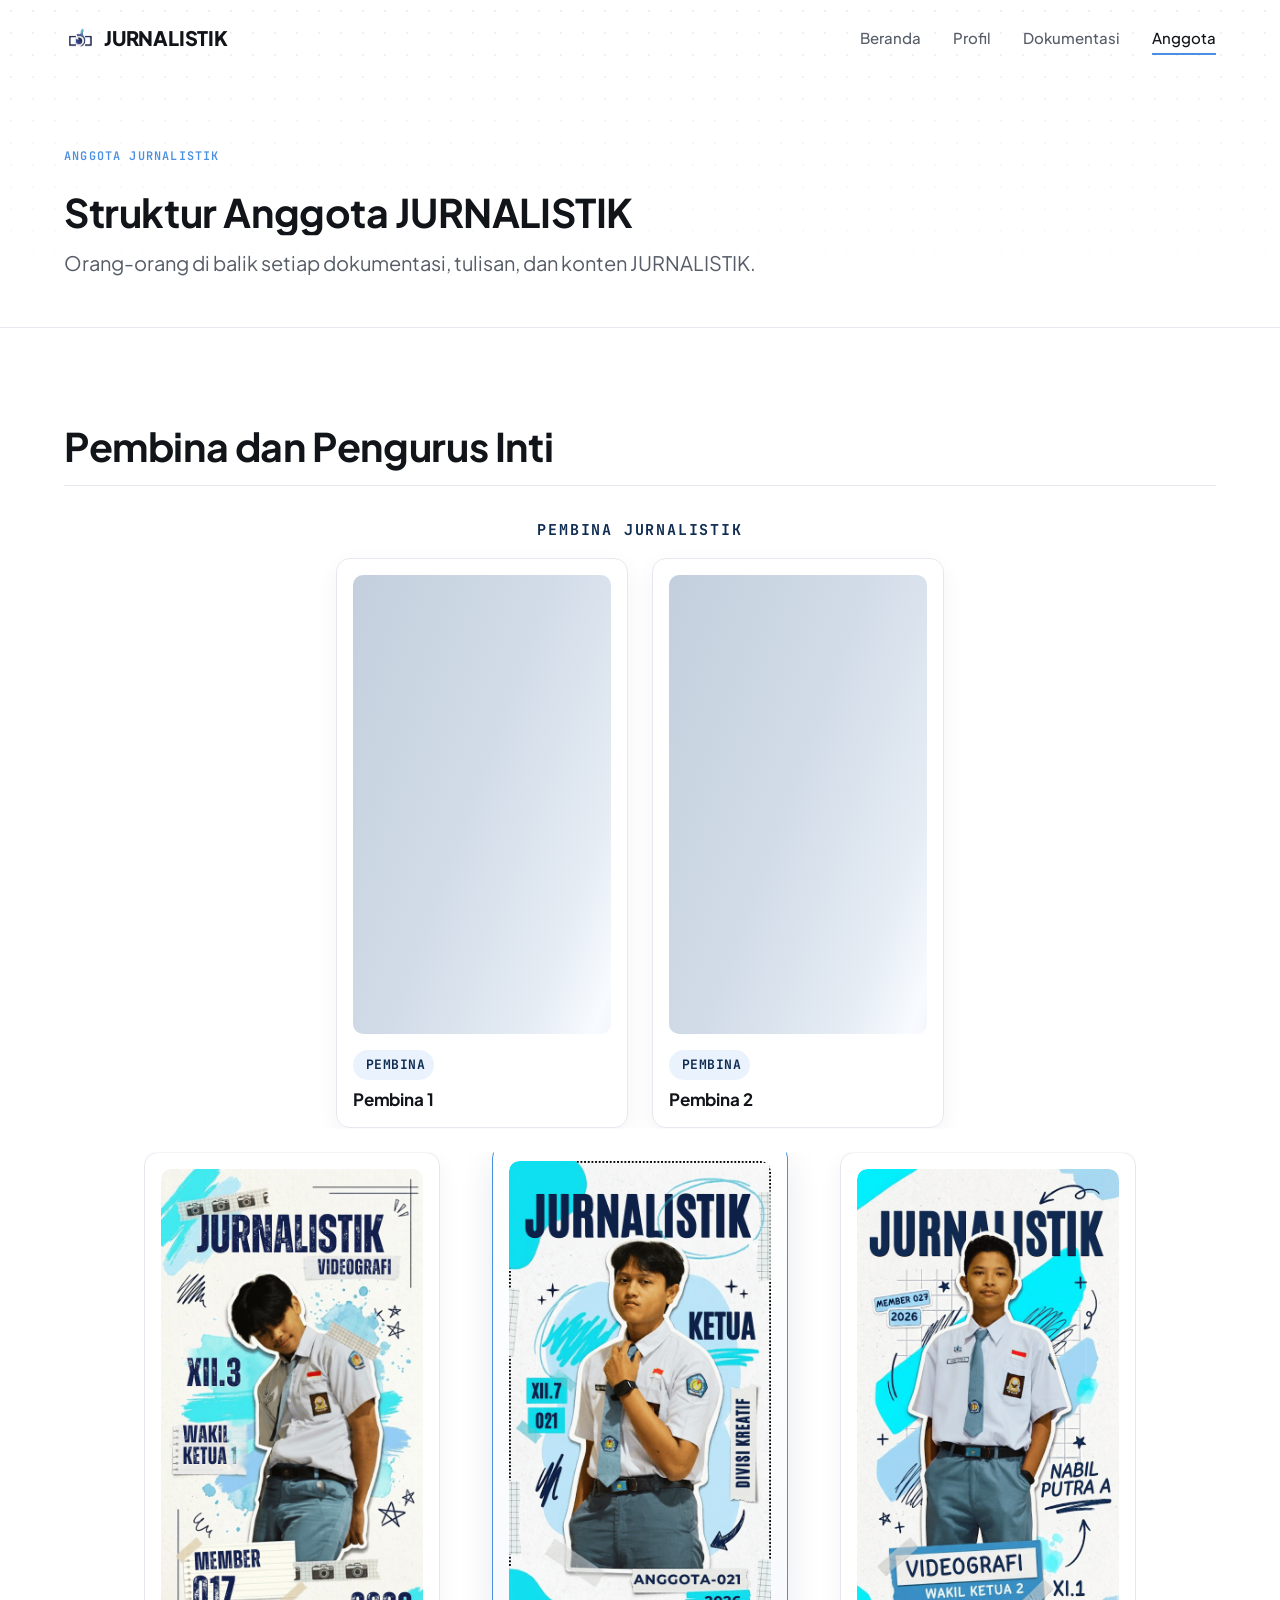
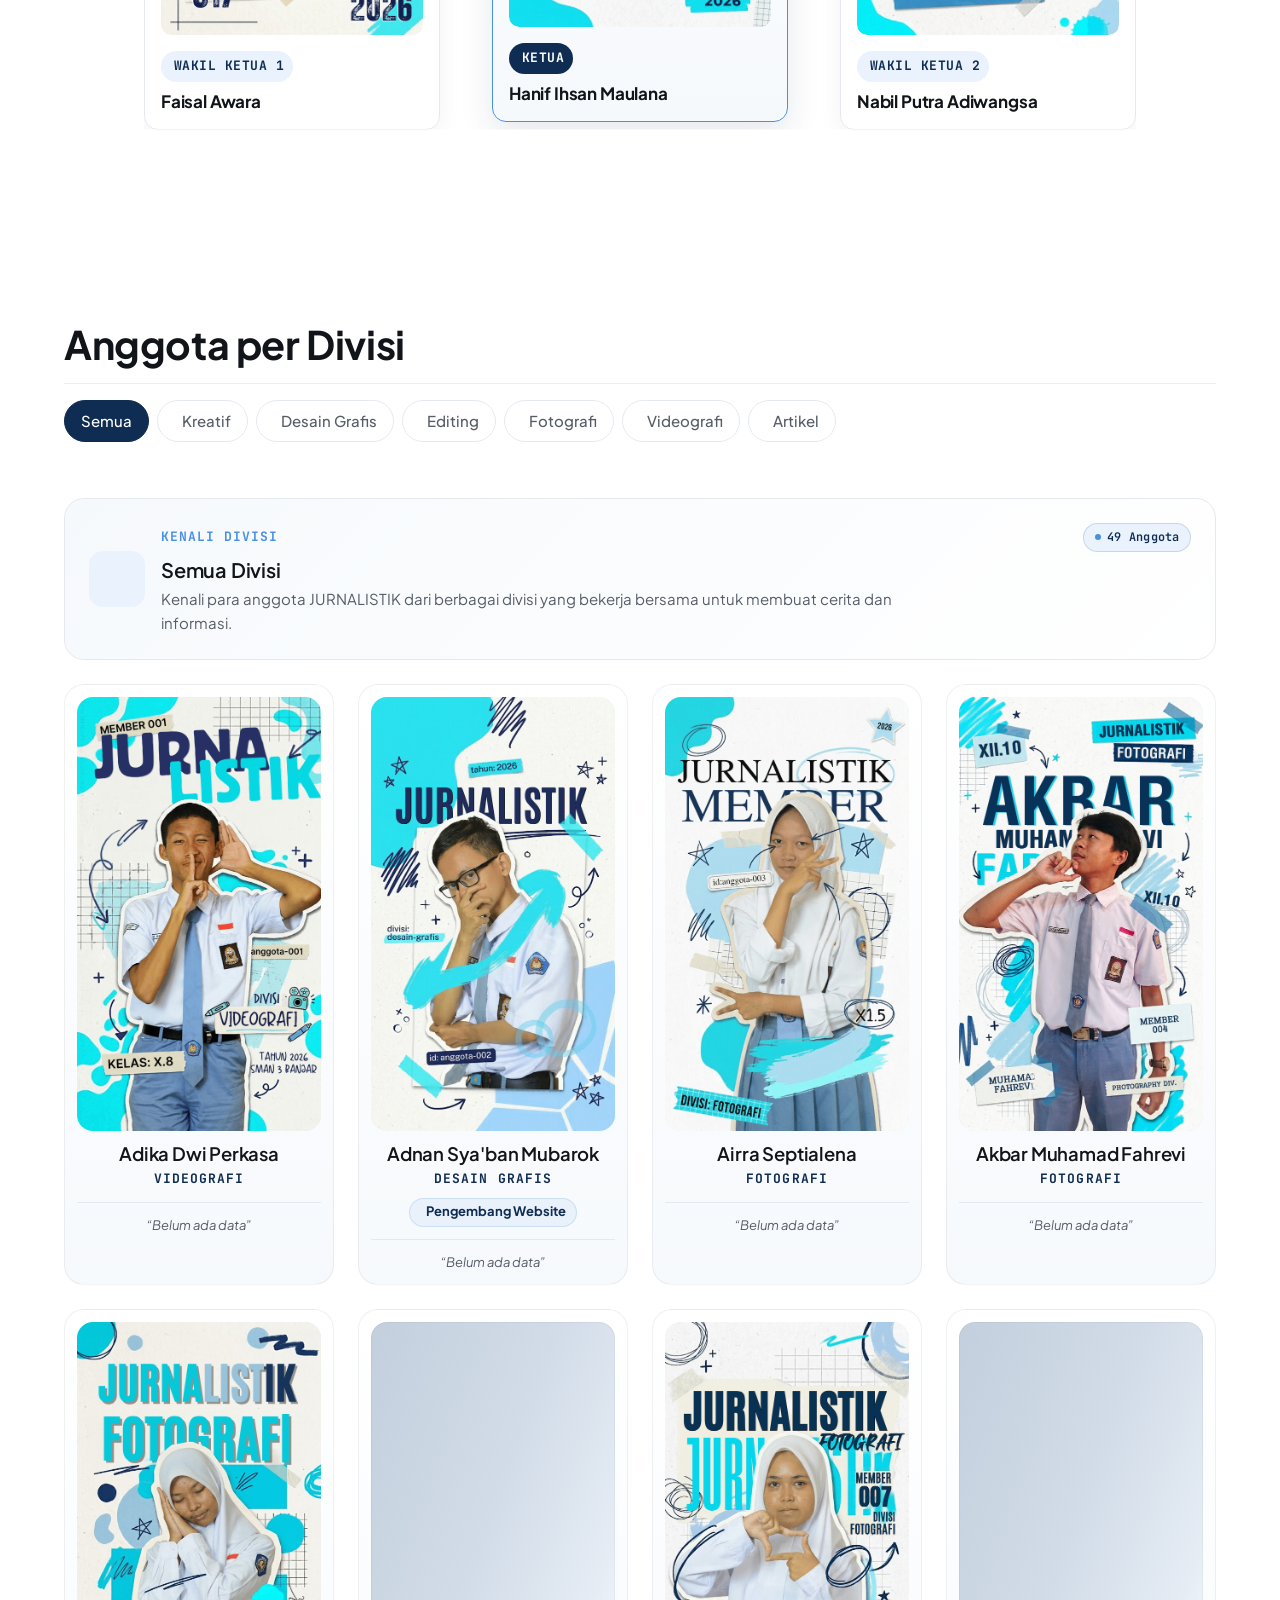
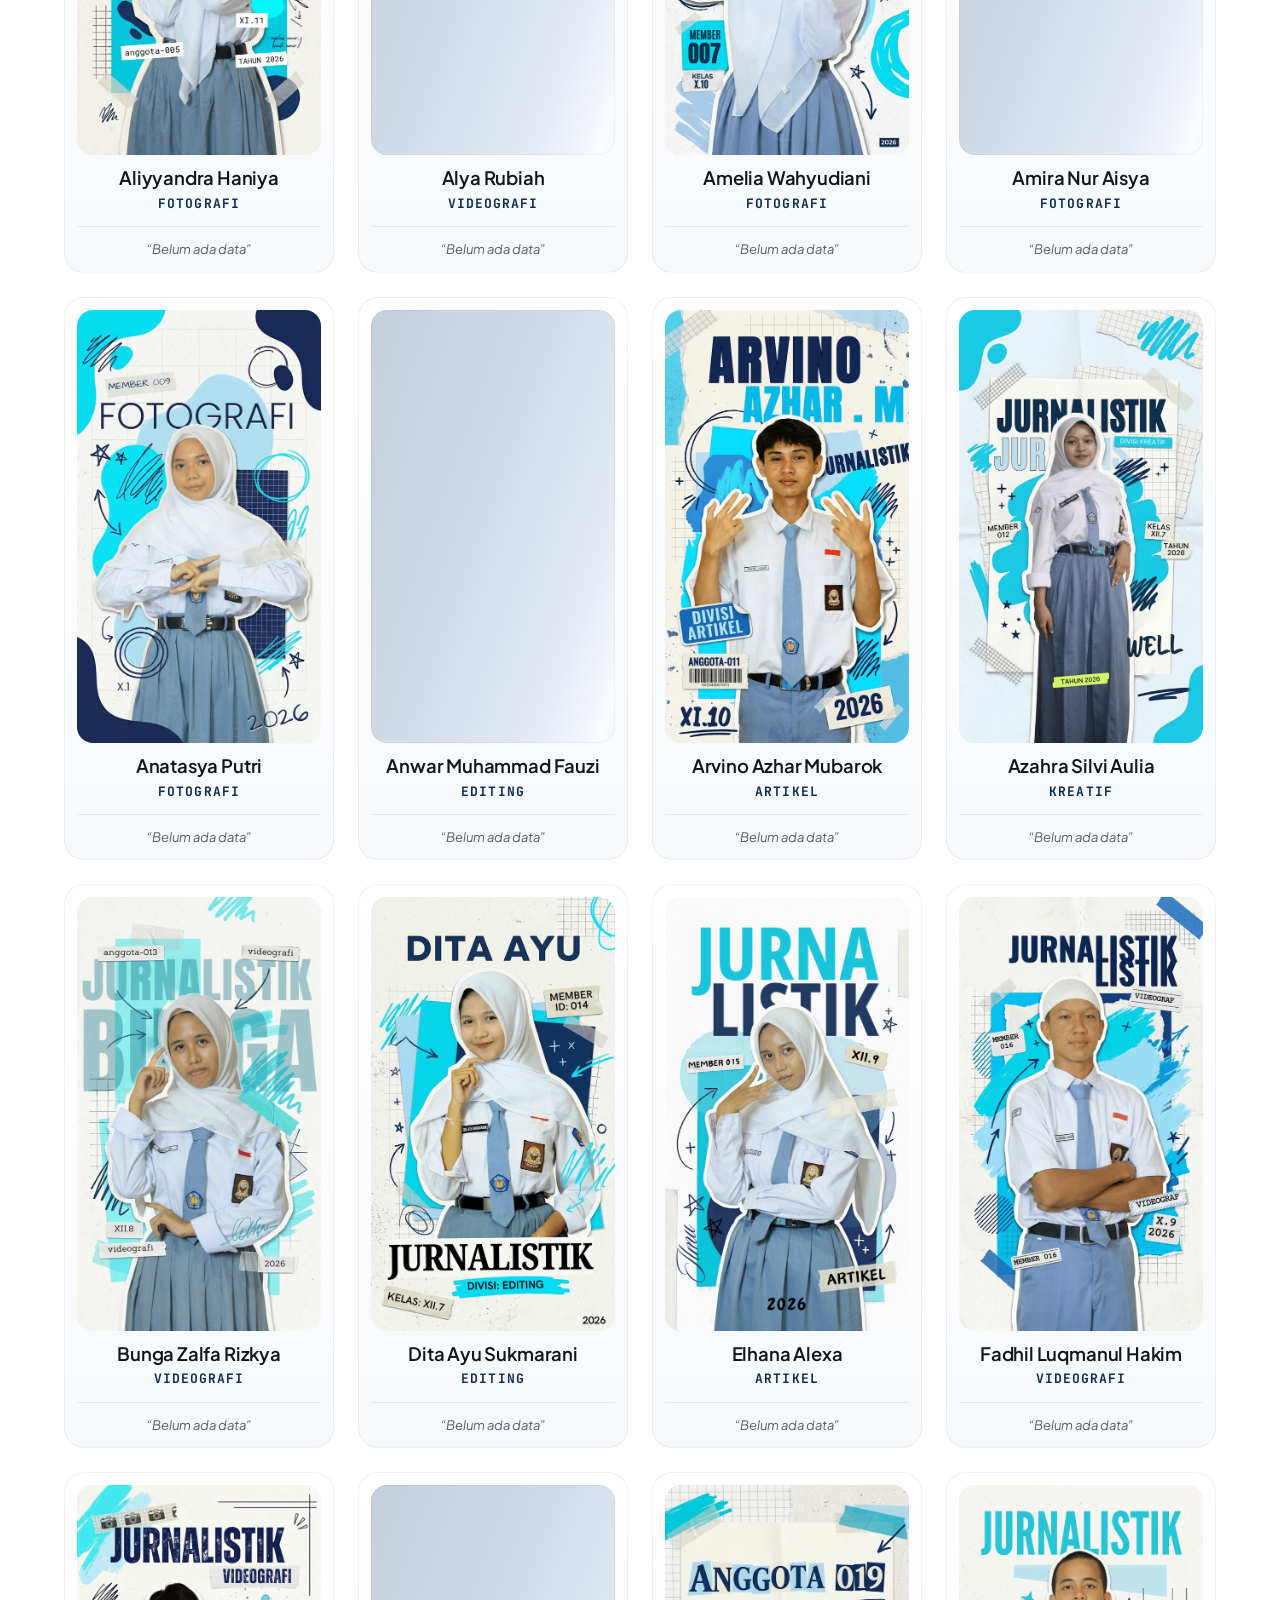
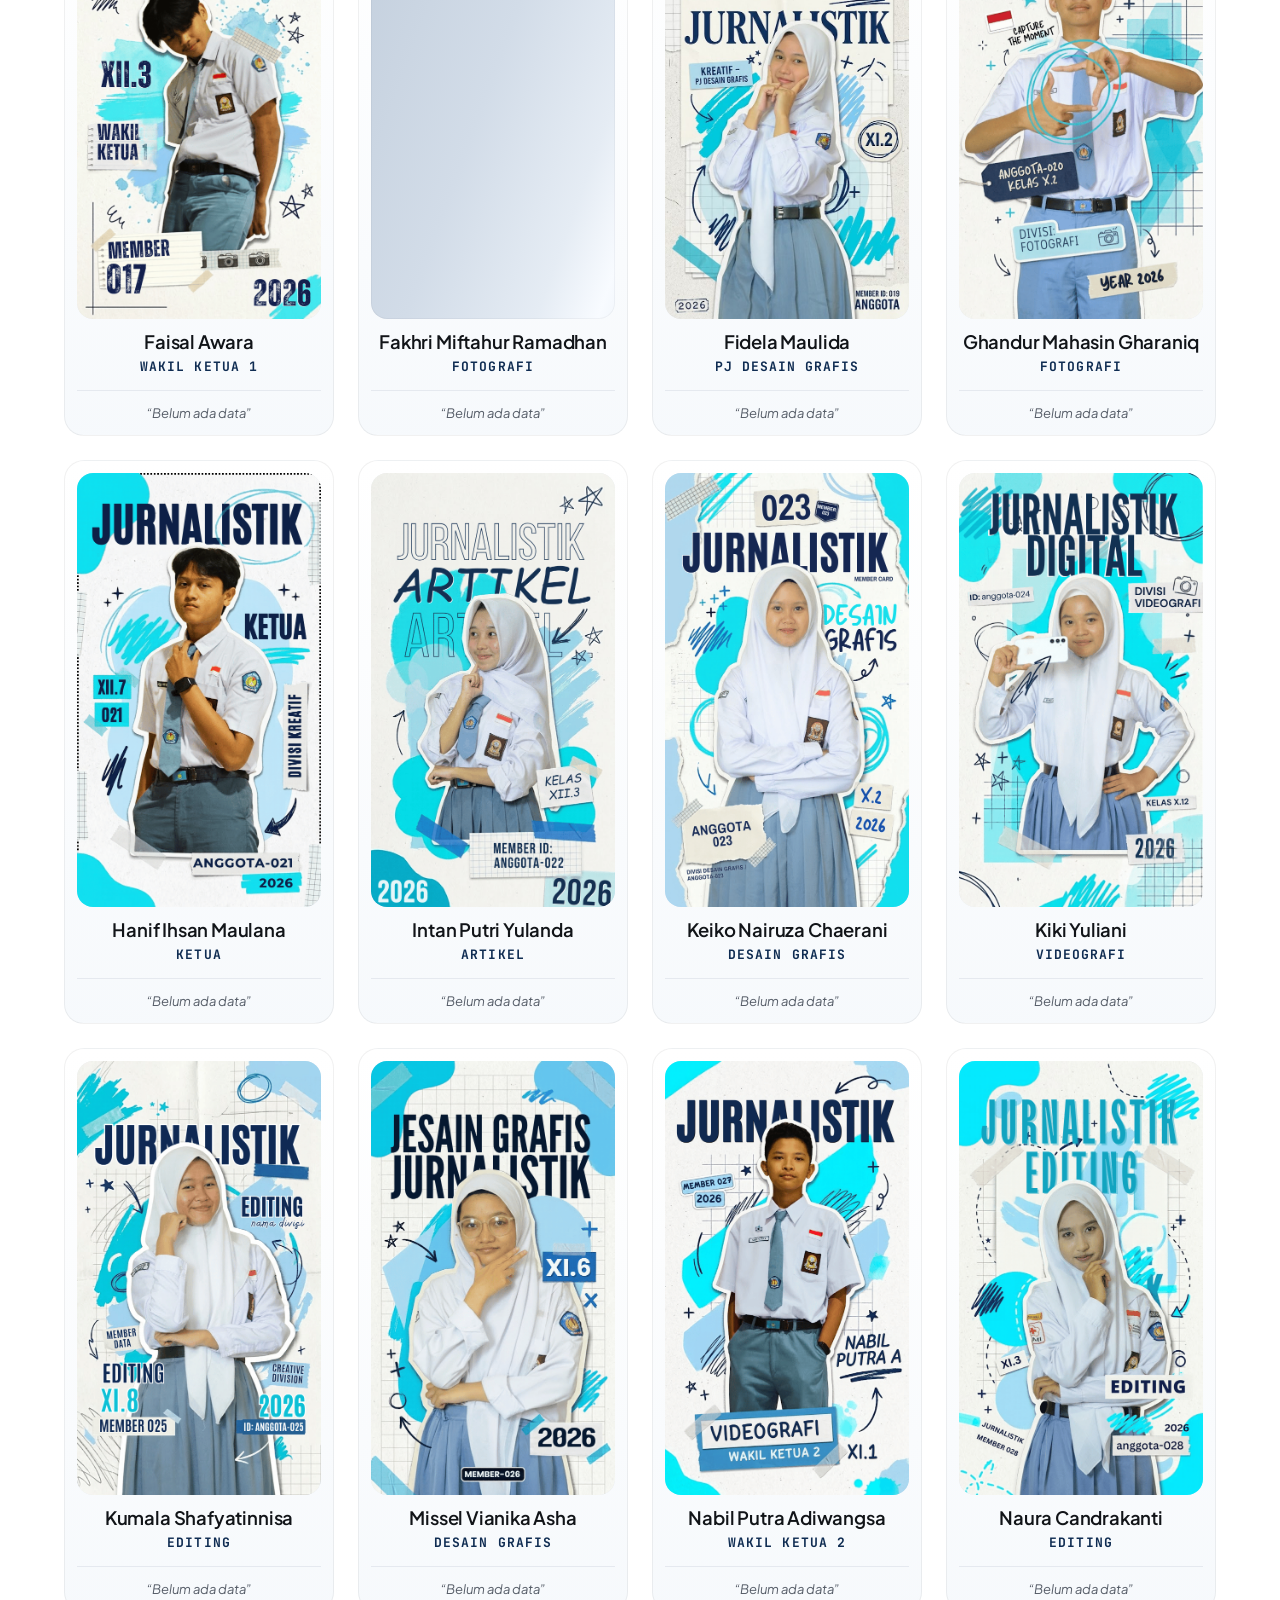
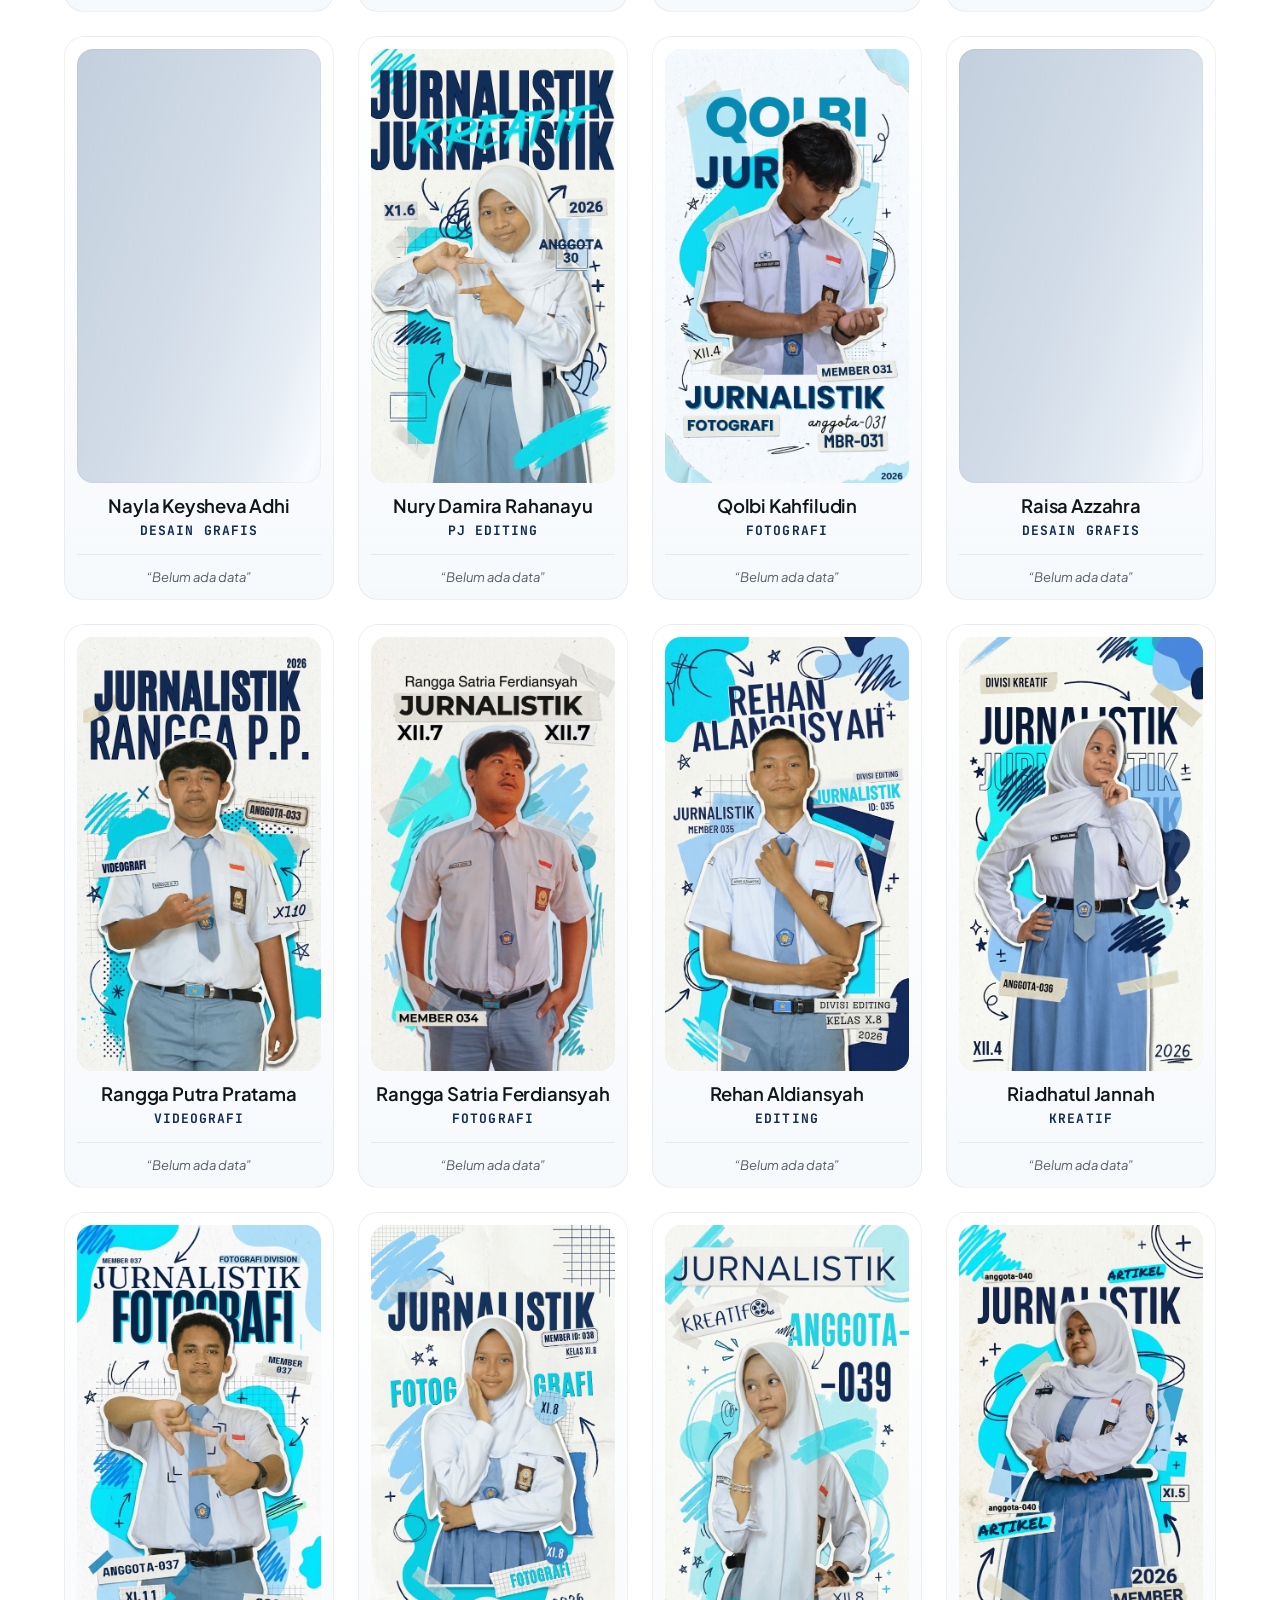
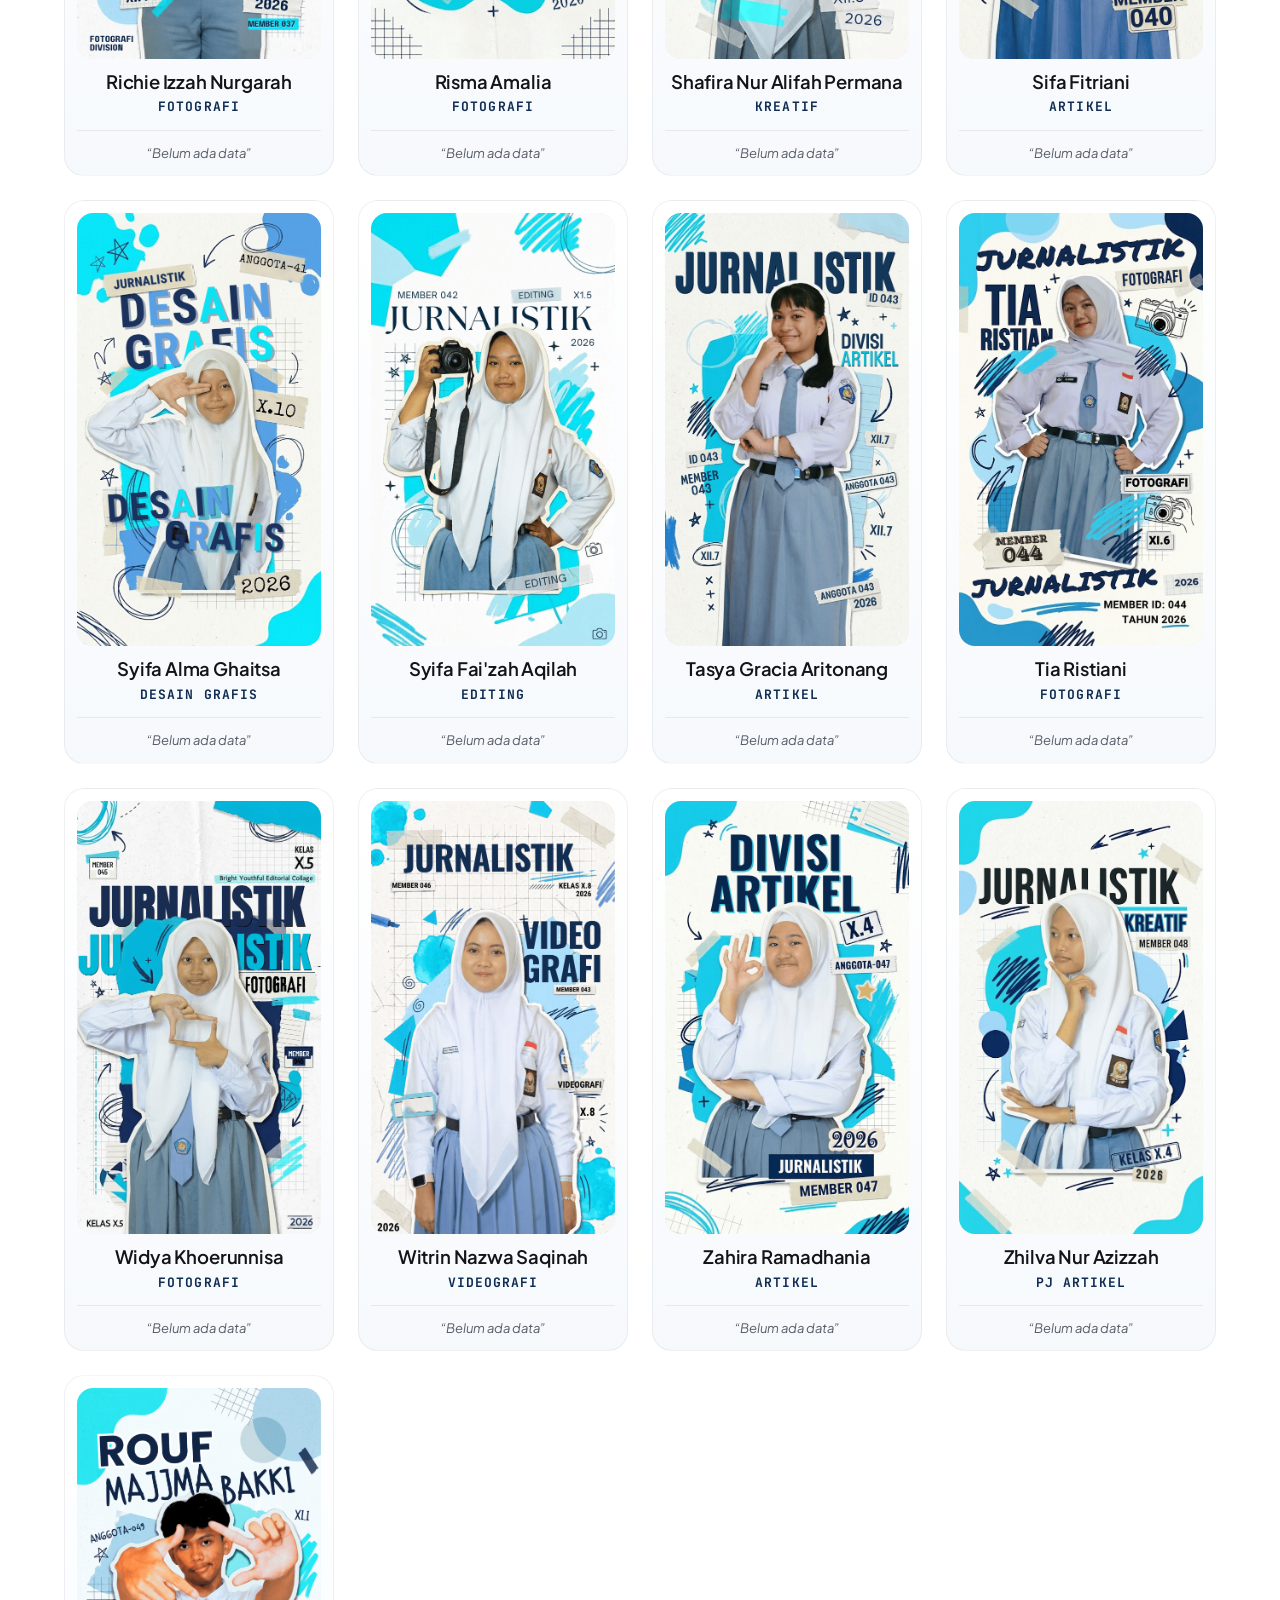
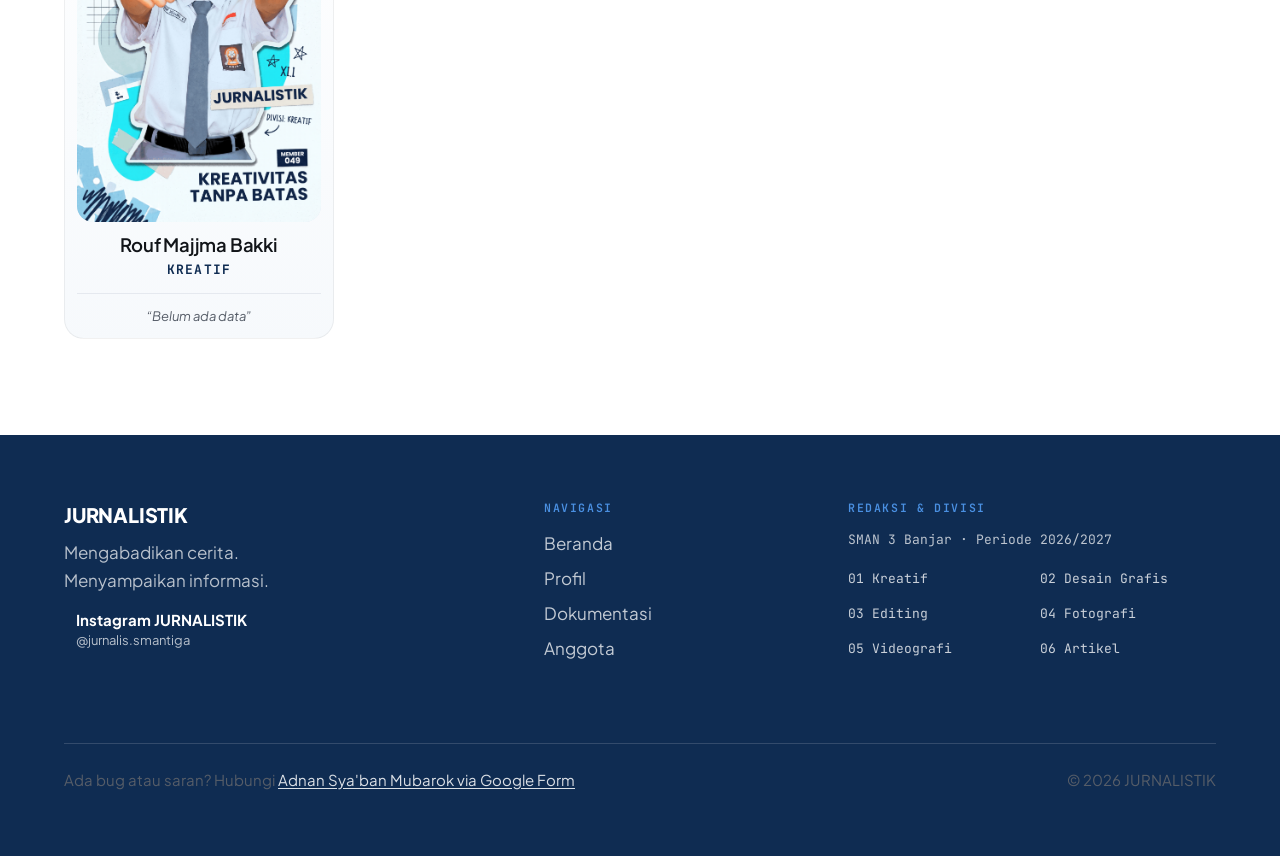
==== commit 14b50b1a: "Add files via upload" ====
--- a/anggota.html
+++ b/anggota.html
@@ -10,11 +10,25 @@
 
   <link rel="preconnect" href="https://fonts.googleapis.com">
   <link rel="preconnect" href="https://fonts.gstatic.com" crossorigin>
-  <link href="https://fonts.googleapis.com/css2?family=Plus+Jakarta+Sans:wght@400;500;600;700;800&display=swap" rel="stylesheet">
+  <link href="https://fonts.googleapis.com/css2?family=JetBrains+Mono:wght@400;500;600&family=Plus+Jakarta+Sans:wght@400;500;600;700;800&display=swap" rel="stylesheet">
 
   <script src="https://unpkg.com/@phosphor-icons/web"></script>
 
   <link rel="stylesheet" href="css/style.css">
+  <script>
+    (function () {
+      try {
+        var raw = sessionStorage.getItem("jurnalistik_shutter");
+        if (!raw) return;
+        var data = JSON.parse(raw);
+        if (Date.now() - data.ts < 5000) {
+          document.documentElement.classList.add("is-page-entering");
+        } else {
+          sessionStorage.removeItem("jurnalistik_shutter");
+        }
+      } catch (e) {}
+    })();
+  </script>
 </head>
 <body>
 
@@ -113,7 +127,10 @@
             <i class="ph ph-users-three"></i>
           </div>
           <div class="division-intro-content">
-            <p class="division-intro-eyebrow">Kenali Divisi</p>
+            <div class="division-intro-top">
+              <p class="division-intro-eyebrow">Kenali Divisi</p>
+              <span class="division-count-badge" id="divisionCountBadge">0 Anggota</span>
+            </div>
             <h3 class="division-intro-title" id="divisionIntroTitle">Semua Divisi</h3>
             <p class="division-intro-description" id="divisionIntroDescription">
               Kenali para anggota JURNALISTIK dari berbagai divisi yang bekerja bersama untuk membuat cerita dan informasi.
@@ -213,12 +230,27 @@
       </div>
 
       <nav class="footer-nav" aria-label="Navigasi footer">
+        <p class="footer-heading">Navigasi</p>
         <ul>
+          <li><a href="index.html">Beranda</a></li>
+          <li><a href="profil.html">Profil</a></li>
           <li><a href="dokumentasi.html">Dokumentasi</a></li>
-          <li><a href="profil.html">Profil</a></li>
           <li><a href="anggota.html">Anggota</a></li>
         </ul>
       </nav>
+
+      <div class="footer-meta">
+        <p class="footer-heading">Redaksi &amp; Divisi</p>
+        <p class="footer-meta-info">SMAN 3 Banjar &middot; Periode 2026/2027</p>
+        <ul class="footer-division-list">
+          <li><a href="anggota.html?divisi=kreatif">01 Kreatif</a></li>
+          <li><a href="anggota.html?divisi=desain-grafis">02 Desain Grafis</a></li>
+          <li><a href="anggota.html?divisi=editing">03 Editing</a></li>
+          <li><a href="anggota.html?divisi=fotografi">04 Fotografi</a></li>
+          <li><a href="anggota.html?divisi=videografi">05 Videografi</a></li>
+          <li><a href="anggota.html?divisi=artikel">06 Artikel</a></li>
+        </ul>
+      </div>
 
       <div class="footer-bottom">
         <p>Ada bug atau saran? Hubungi <a href="https://docs.google.com/forms/d/e/1FAIpQLSc4iWwsHOIlj9PzADW55S_i3xoptTnTVbQl94Mu4vXYAdnyHA/viewform?usp=publish-editor" class="footer-credit-link" target="_blank" rel="noopener noreferrer">Adnan Sya'ban Mubarok via Google Form</a></p>
--- a/css/style.css
+++ b/css/style.css
@@ -530,7 +530,7 @@
   border-radius: var(--radius-sm);
   overflow: hidden;
   aspect-ratio: 16 / 9;
-  background-color: #e6edf5;
+  background-color: var(--color-bg-soft);
 }
 
 .doc-card-media img {
@@ -949,7 +949,6 @@
   border-radius: var(--radius-md);
   overflow: hidden;
   position: relative;
-  aspect-ratio: 4 / 3;
 }
 
 .doc-grid-trigger img {
@@ -1536,10 +1535,6 @@
   .doc-detail-panel {
     max-height: 85vh;
     border-radius: var(--radius-lg) var(--radius-lg) 0 0;
-  }
-
-  .doc-detail-media img {
-    aspect-ratio: 4 / 3;
   }
 }
 
@@ -2497,6 +2492,7 @@
 .doc-grid-media {
   width: 100%;
   aspect-ratio: 16 / 9;
+  flex-shrink: 0;
   border-radius: var(--radius-sm);
   overflow: hidden;
   background: #e6edf5;
@@ -3652,4 +3648,1570 @@
   .org-person-card {
     flex-basis: min(280px, 82vw);
   }
+}
+/* ==================================================
+   38. EDITORIAL CAMERA SHUTTER & VIEWFINDER TRANSITIONS
+   ================================================== */
+
+/* 1. Anti-kedip putih saat halaman baru dimuat dari transisi */
+html.is-page-entering {
+  background-color: var(--color-primary-dark);
+  overflow: hidden;
+}
+
+html.is-page-entering body {
+  opacity: 0;
+}
+
+/* 2. Filmstrip Scroll Progress Bar di bawah Header */
+.scroll-progress-bar {
+  position: fixed;
+  top: var(--header-height);
+  left: 0;
+  width: 100%;
+  height: 2.5px;
+  z-index: calc(var(--z-header) + 1);
+  pointer-events: none;
+  background: transparent;
+}
+
+.scroll-progress-fill {
+  width: 100%;
+  height: 100%;
+  background: linear-gradient(90deg, var(--color-primary), var(--color-primary-dark));
+  transform: scaleX(0);
+  transform-origin: left center;
+  will-change: transform;
+}
+
+/* 3. Overlay Rana Kamera (Shutter Transition) */
+.shutter-transition {
+  position: fixed;
+  inset: 0;
+  z-index: 9999;
+  pointer-events: none;
+  overflow: hidden;
+  visibility: hidden;
+}
+
+.shutter-transition.is-leaving,
+.shutter-transition.is-covered,
+.shutter-transition.is-revealing {
+  visibility: visible;
+  pointer-events: auto;
+}
+
+.shutter-transition.is-revealing {
+  pointer-events: none;
+}
+
+/* Bilah atas & bawah rana kamera */
+.shutter-blade {
+  position: absolute;
+  left: 0;
+  width: 100%;
+  height: 50.5%;
+  background-color: var(--color-primary-dark);
+  will-change: transform;
+  transition: transform 460ms cubic-bezier(0.77, 0, 0.175, 1);
+}
+
+.shutter-blade--top {
+  top: 0;
+  transform-origin: top center;
+  transform: scaleY(0);
+  border-bottom: 1px solid rgba(74, 144, 226, 0.25);
+}
+
+.shutter-blade--bottom {
+  bottom: 0;
+  transform-origin: bottom center;
+  transform: scaleY(0);
+  border-top: 1px solid rgba(74, 144, 226, 0.25);
+}
+
+/* Garis kilatan cahaya biru saat rana bertemu di tengah */
+.shutter-seam {
+  position: absolute;
+  top: 50%;
+  left: 0;
+  width: 100%;
+  height: 2px;
+  background: linear-gradient(
+    90deg,
+    transparent 0%,
+    var(--color-primary) 30%,
+    #ffffff 50%,
+    var(--color-primary) 70%,
+    transparent 100%
+  );
+  transform: translateY(-50%) scaleX(0);
+  opacity: 0;
+  transition: transform 320ms cubic-bezier(0.16, 1, 0.3, 1), opacity 260ms ease;
+}
+
+/* Viewfinder HUD di tengah layar */
+.shutter-hud {
+  position: absolute;
+  inset: clamp(1.25rem, 4vw, 3rem);
+  display: flex;
+  flex-direction: column;
+  align-items: center;
+  justify-content: center;
+  color: var(--color-white);
+  opacity: 0;
+  transform: scale(0.96);
+  transition: opacity 240ms ease, transform 360ms cubic-bezier(0.16, 1, 0.3, 1);
+}
+
+/* 4 Siku Bidik Kamera (Viewfinder Corners) */
+.shutter-corner {
+  position: absolute;
+  width: 24px;
+  height: 24px;
+  border-color: rgba(255, 255, 255, 0.45);
+  border-style: solid;
+  border-width: 0;
+}
+
+.shutter-corner--tl { top: 0; left: 0; border-top-width: 2px; border-left-width: 2px; }
+.shutter-corner--tr { top: 0; right: 0; border-top-width: 2px; border-right-width: 2px; }
+.shutter-corner--bl { bottom: 0; left: 0; border-bottom-width: 2px; border-left-width: 2px; }
+.shutter-corner--br { bottom: 0; right: 0; border-bottom-width: 2px; border-right-width: 2px; }
+
+.shutter-meta-top {
+  position: absolute;
+  top: 0.25rem;
+  left: 2.25rem;
+  display: inline-flex;
+  align-items: center;
+  gap: 0.5rem;
+  font-size: 0.72rem;
+  font-weight: 700;
+  letter-spacing: 0.16em;
+  text-transform: uppercase;
+  color: rgba(255, 255, 255, 0.7);
+}
+
+.shutter-rec-dot {
+  width: 7px;
+  height: 7px;
+  border-radius: 50%;
+  background-color: var(--color-primary);
+  box-shadow: 0 0 10px var(--color-primary);
+}
+
+.shutter-meta-bottom {
+  position: absolute;
+  bottom: 0.25rem;
+  right: 2.25rem;
+  font-size: 0.72rem;
+  font-weight: 600;
+  letter-spacing: 0.14em;
+  color: rgba(255, 255, 255, 0.55);
+}
+
+.shutter-center {
+  text-align: center;
+  display: grid;
+  gap: 0.35rem;
+}
+
+.shutter-kicker {
+  font-size: 0.72rem;
+  font-weight: 700;
+  letter-spacing: 0.24em;
+  text-transform: uppercase;
+  color: var(--color-primary);
+}
+
+.shutter-label {
+  font-size: clamp(1.4rem, 3vw, 2.25rem);
+  font-weight: 800;
+  letter-spacing: 0.08em;
+  text-transform: uppercase;
+  color: var(--color-white);
+}
+
+/* STATE A: Menutup layar (saat klik link pindah halaman) */
+.shutter-transition.is-leaving .shutter-blade {
+  transform: scaleY(1);
+}
+
+.shutter-transition.is-leaving .shutter-seam {
+  transform: translateY(-50%) scaleX(1);
+  opacity: 0.9;
+  transition-delay: 220ms;
+}
+
+.shutter-transition.is-leaving .shutter-hud {
+  opacity: 1;
+  transform: scale(1);
+  transition-delay: 160ms;
+}
+
+/* STATE B: Sudah tertutup instan di halaman tujuan (tanpa animasi tutup ulang) */
+.shutter-transition.is-covered .shutter-blade {
+  transition: none;
+  transform: scaleY(1);
+}
+
+.shutter-transition.is-covered .shutter-hud {
+  transition: none;
+  opacity: 1;
+  transform: scale(1);
+}
+
+/* STATE C: Membuka tirai memamerkan halaman baru */
+.shutter-transition.is-revealing .shutter-blade {
+  transition: transform 620ms cubic-bezier(0.77, 0, 0.175, 1);
+  transform: scaleY(0);
+}
+
+.shutter-transition.is-revealing .shutter-hud {
+  opacity: 0;
+  transform: scale(1.06);
+  transition: opacity 220ms ease, transform 320ms ease;
+}
+
+/* Zoom-out halus pada <main> saat tirai baru terbuka */
+main#main-content {
+  transition: transform 650ms cubic-bezier(0.16, 1, 0.3, 1), opacity 400ms ease;
+}
+
+body.is-shutter-opening main#main-content {
+  transform: scale(1.018);
+}
+
+/* 4. Upgrade [data-reveal] jadi gaya Editorial Mask-Reveal */
+[data-reveal] {
+  opacity: 0;
+  transform: translateY(24px) scale(0.985);
+  clip-path: inset(0 0 12% 0 round 12px);
+  transition:
+    opacity 620ms cubic-bezier(0.16, 1, 0.3, 1),
+    transform 700ms cubic-bezier(0.16, 1, 0.3, 1),
+    clip-path 700ms cubic-bezier(0.16, 1, 0.3, 1);
+}
+
+[data-reveal].is-visible {
+  opacity: 1;
+  transform: translateY(0) scale(1);
+  clip-path: inset(0 0 0% 0 round 0px);
+}
+
+/* 5. Transisi Halus Saat Ganti Filter (anggota & dokumentasi) */
+.member-grid,
+.doc-grid,
+.division-intro {
+  transition:
+    opacity 190ms ease,
+    transform 240ms cubic-bezier(0.16, 1, 0.3, 1),
+    filter 190ms ease;
+}
+
+.member-grid.is-swapping,
+.doc-grid.is-swapping {
+  opacity: 0;
+  transform: translateY(10px) scale(0.99);
+  filter: blur(3px);
+}
+
+/* ==================================================
+   41. EDITORIAL VISUAL UPGRADE
+   ================================================== */
+
+:root {
+  --font-mono: "JetBrains Mono", ui-monospace, SFMono-Regular, Menlo, Monaco,
+    Consolas, monospace;
+}
+
+.hero-eyebrow,
+.doc-grid-date,
+.doc-detail-date,
+.doc-card-date,
+.doc-category-pill,
+.member-card-role,
+.member-detail-role,
+.member-detail-class,
+.org-card-role,
+.org-lead-label,
+.org-person-role,
+.division-intro-eyebrow,
+.division-count-badge,
+.division-index,
+.hero-motto,
+.hero-frame-tag,
+.editorial-stat-num,
+.editorial-strip-label,
+.editorial-division-pill span,
+.footer-heading,
+.footer-meta-info,
+.footer-division-list a,
+.shutter-meta-top,
+.shutter-meta-bottom,
+.shutter-kicker {
+  font-family: var(--font-mono);
+  font-variant-numeric: tabular-nums;
+}
+
+.hero,
+.page-intro {
+  position: relative;
+  z-index: 0;
+  border-bottom: 1px solid var(--color-border);
+}
+
+.hero::before,
+.page-intro::before {
+  content: "";
+  position: absolute;
+  inset: 0;
+  z-index: -2;
+  pointer-events: none;
+  background-image: radial-gradient(
+    rgba(15, 44, 82, 0.11) 1px,
+    transparent 1px
+  );
+  background-size: 22px 22px;
+  -webkit-mask-image: linear-gradient(
+    to bottom,
+    rgba(0, 0, 0, 0.7) 0%,
+    rgba(0, 0, 0, 0.25) 65%,
+    transparent 100%
+  );
+  mask-image: linear-gradient(
+    to bottom,
+    rgba(0, 0, 0, 0.7) 0%,
+    rgba(0, 0, 0, 0.25) 65%,
+    transparent 100%
+  );
+}
+
+.page-intro {
+  padding-bottom: var(--space-7);
+}
+
+.section-heading {
+  padding-bottom: var(--space-4);
+  border-bottom: 1px solid var(--color-border);
+}
+
+.member-card-quote {
+  margin-top: var(--space-3);
+  padding-top: var(--space-3);
+  border-top: 1px solid var(--color-border);
+  font-size: var(--text-xs);
+  font-style: italic;
+  line-height: 1.55;
+  color: var(--color-text-muted);
+}
+
+.member-detail-quote {
+  position: relative;
+  margin-top: var(--space-2);
+  padding: var(--space-4) var(--space-5);
+  border: 1px solid var(--color-border);
+  border-left: 3.5px solid var(--color-primary-dark);
+  border-radius: 0 var(--radius-md) var(--radius-md) 0;
+  background-color: var(--color-bg-soft);
+  color: var(--color-text);
+  font-style: italic;
+  line-height: 1.65;
+}
+
+.member-detail-quote::before {
+  content: "KUTIPAN //";
+  display: block;
+  margin-bottom: var(--space-2);
+  font-family: var(--font-mono);
+  font-style: normal;
+  font-size: 0.68rem;
+  font-weight: 600;
+  letter-spacing: 0.12em;
+  color: var(--color-primary);
+}
+
+.hero-eyebrow {
+  font-size: 0.74rem;
+  font-weight: 600;
+  letter-spacing: 0.1em;
+}
+
+.hero-motto {
+  display: inline-flex;
+  align-items: center;
+  gap: 0.55rem;
+  margin-top: var(--space-4);
+  padding: 0.42rem 0.85rem;
+  border: 1px solid rgba(15, 44, 82, 0.14);
+  border-left: 3px solid var(--color-primary);
+  border-radius: 4px;
+  background-color: var(--color-primary-soft);
+  color: var(--color-primary-dark);
+  font-size: 0.78rem;
+  font-weight: 600;
+  letter-spacing: 0.14em;
+  text-transform: uppercase;
+}
+
+.hero-motto-dot {
+  width: 6px;
+  height: 6px;
+  border-radius: 50%;
+  background-color: var(--color-primary);
+  flex: 0 0 auto;
+}
+
+.hero-lead {
+  max-width: 34rem;
+  margin-top: var(--space-4);
+  font-size: var(--text-lg);
+  font-weight: 500;
+  line-height: 1.5;
+  color: var(--color-text-muted);
+}
+
+.hero-frame {
+  position: relative;
+  margin: 0;
+  border-radius: var(--radius-lg);
+  overflow: hidden;
+  border: 1px solid var(--color-border-strong);
+  background-color: var(--color-bg-soft);
+  box-shadow: var(--shadow-lg);
+}
+
+.hero-frame .hero-image {
+  width: 100%;
+  aspect-ratio: 4 / 5;
+  object-fit: cover;
+  border-radius: 0;
+  box-shadow: none;
+}
+
+.hero-frame-bar {
+  position: absolute;
+  left: var(--space-4);
+  right: var(--space-4);
+  bottom: var(--space-4);
+  display: flex;
+  align-items: center;
+  justify-content: space-between;
+  flex-wrap: wrap;
+  gap: var(--space-2);
+  padding: 0.65rem 0.9rem;
+  border: 1px solid rgba(15, 44, 82, 0.12);
+  border-radius: var(--radius-sm);
+  background-color: rgba(255, 255, 255, 0.94);
+  backdrop-filter: blur(8px);
+  -webkit-backdrop-filter: blur(8px);
+}
+
+.hero-frame-tag {
+  font-size: 0.7rem;
+  font-weight: 600;
+  letter-spacing: 0.1em;
+  color: var(--color-primary-dark);
+}
+
+.hero-frame-caption {
+  font-size: var(--text-xs);
+  font-weight: 600;
+  color: var(--color-text-muted);
+}
+
+.editorial-strip {
+  padding-block: 0;
+  background-color: var(--color-white);
+  border-bottom: 1px solid var(--color-border);
+}
+
+.editorial-strip-stats {
+  display: grid;
+  grid-template-columns: repeat(3, minmax(0, 1fr));
+}
+
+.editorial-stat {
+  display: flex;
+  align-items: flex-start;
+  gap: var(--space-4);
+  padding: var(--space-6) var(--space-5);
+  border-right: 1px solid var(--color-border);
+}
+
+.editorial-stat:first-child {
+  padding-left: 0;
+}
+
+.editorial-stat:last-child {
+  border-right: 0;
+  padding-right: 0;
+}
+
+.editorial-stat-num {
+  font-size: clamp(1.5rem, 1.25rem + 0.9vw, 2.1rem);
+  font-weight: 600;
+  line-height: 1;
+  color: var(--color-primary-dark);
+  letter-spacing: -0.03em;
+}
+
+.editorial-stat-text {
+  display: grid;
+  gap: 0.2rem;
+}
+
+.editorial-stat-text strong {
+  font-size: var(--text-sm);
+  font-weight: 700;
+  color: var(--color-text);
+}
+
+.editorial-stat-text span {
+  font-size: var(--text-xs);
+  color: var(--color-text-muted);
+  line-height: 1.45;
+}
+
+.editorial-strip-divisions {
+  display: flex;
+  align-items: center;
+  gap: var(--space-4);
+  padding-block: var(--space-4);
+  border-top: 1px solid var(--color-border);
+}
+
+.editorial-strip-label {
+  flex: 0 0 auto;
+  font-size: 0.72rem;
+  font-weight: 600;
+  letter-spacing: 0.12em;
+  color: var(--color-primary);
+}
+
+.editorial-division-links {
+  display: flex;
+  flex-wrap: wrap;
+  gap: var(--space-2);
+}
+
+.editorial-division-pill {
+  display: inline-flex;
+  align-items: center;
+  gap: 0.4rem;
+  padding: 0.42rem 0.8rem;
+  border: 1px solid var(--color-border);
+  border-radius: var(--radius-pill);
+  background-color: var(--color-bg-soft);
+  font-size: var(--text-xs);
+  font-weight: 600;
+  color: var(--color-text);
+  transition: transform var(--duration-fast) var(--ease-out),
+    border-color var(--duration-fast) var(--ease-out),
+    background-color var(--duration-fast) var(--ease-out),
+    color var(--duration-fast) var(--ease-out);
+}
+
+.editorial-division-pill span {
+  font-size: 0.7rem;
+  color: var(--color-primary);
+}
+
+.editorial-division-pill:hover {
+  transform: translateY(-2px);
+  border-color: var(--color-primary-dark);
+  background-color: var(--color-primary-soft);
+  color: var(--color-primary-dark);
+}
+
+.doc-card-media img,
+.doc-grid-media img {
+  width: 100%;
+  height: 100%;
+  object-fit: cover;
+  object-position: center;
+  transition: transform 420ms var(--ease-out);
+}
+
+.doc-card:hover .doc-card-media img,
+.doc-grid-trigger:hover .doc-grid-media img {
+  transform: scale(1.03);
+}
+
+.doc-detail-media img {
+  object-fit: contain;
+}
+
+.editorial-flight-clone img {
+  object-fit: cover;
+}
+
+.doc-card-body {
+  display: flex;
+  flex-direction: column;
+  gap: 0.4rem;
+  margin-top: var(--space-3);
+}
+
+.doc-card-body .doc-card-caption {
+  margin-top: 0;
+}
+
+.doc-card-date {
+  font-size: 0.74rem;
+  color: var(--color-text-muted);
+}
+
+.doc-card-tags {
+  display: flex;
+  flex-wrap: wrap;
+  gap: 0.35rem;
+  margin-bottom: 0.2rem;
+}
+
+.doc-category-pill {
+  display: inline-flex;
+  align-items: center;
+  padding: 0.22rem 0.55rem;
+  border: 1px solid rgba(74, 144, 226, 0.24);
+  border-radius: var(--radius-pill);
+  background-color: var(--color-primary-soft);
+  color: var(--color-primary-dark);
+  font-size: 0.68rem;
+  font-weight: 600;
+  letter-spacing: 0.04em;
+  text-transform: uppercase;
+  line-height: 1.25;
+}
+
+.doc-grid-info {
+  padding: var(--space-4) var(--space-1) var(--space-1);
+  gap: 0.35rem;
+}
+
+.doc-grid-date {
+  font-size: 0.76rem;
+  letter-spacing: 0.01em;
+}
+
+.org-card-ketua {
+  position: relative;
+  border: 1.5px solid var(--color-primary);
+  background: linear-gradient(180deg, #ffffff 0%, var(--color-bg-soft) 100%);
+  box-shadow: 0 14px 34px rgba(15, 44, 82, 0.1);
+}
+
+.org-card-ketua::before {
+  content: "";
+  position: absolute;
+  top: 0;
+  left: 16px;
+  right: 16px;
+  height: 3px;
+  border-radius: 0 0 4px 4px;
+  background-color: var(--color-primary-dark);
+}
+
+.org-card-ketua .org-card-role {
+  background-color: var(--color-primary-dark);
+  color: var(--color-white);
+}
+
+.division-card {
+  border: 1px solid var(--color-border);
+  background-color: var(--color-white);
+  transition: transform var(--duration-base) var(--ease-out),
+    border-color var(--duration-base) var(--ease-out),
+    background-color var(--duration-base) var(--ease-out),
+    box-shadow var(--duration-base) var(--ease-out);
+}
+
+.division-card:hover {
+  transform: translateY(-4px);
+  border-color: var(--color-primary);
+  background-color: var(--color-bg-soft);
+  box-shadow: var(--shadow-sm);
+}
+
+.division-card-head {
+  display: flex;
+  align-items: flex-start;
+  justify-content: space-between;
+  gap: var(--space-3);
+  margin-bottom: var(--space-4);
+}
+
+.division-card-head .division-icon {
+  margin-bottom: 0;
+}
+
+.division-index {
+  padding: 0.2rem 0.5rem;
+  border: 1px solid var(--color-border);
+  border-radius: 4px;
+  background-color: var(--color-bg-soft);
+  color: var(--color-primary);
+  font-size: 0.78rem;
+  font-weight: 600;
+  letter-spacing: 0.08em;
+}
+
+.division-card:hover .division-index {
+  border-color: rgba(74, 144, 226, 0.35);
+  background-color: var(--color-white);
+  color: var(--color-primary-dark);
+}
+
+.division-intro-content {
+  flex: 1 1 auto;
+  min-width: 0;
+}
+
+.division-intro-top {
+  display: flex;
+  align-items: center;
+  justify-content: space-between;
+  flex-wrap: wrap;
+  gap: var(--space-2);
+}
+
+.division-count-badge {
+  display: inline-flex;
+  align-items: center;
+  gap: 0.4rem;
+  padding: 0.26rem 0.65rem;
+  border: 1px solid rgba(15, 44, 82, 0.14);
+  border-radius: var(--radius-pill);
+  background-color: var(--color-primary-soft);
+  color: var(--color-primary-dark);
+  font-size: 0.74rem;
+  font-weight: 600;
+  letter-spacing: 0.02em;
+}
+
+.division-count-badge::before {
+  content: "";
+  width: 6px;
+  height: 6px;
+  border-radius: 50%;
+  background-color: var(--color-primary);
+}
+
+.docs-preview {
+  margin-block: 0;
+  padding-block: var(--space-8);
+  border: 0;
+  border-bottom: 1px solid var(--color-border);
+  border-radius: 0;
+  background-color: var(--color-bg-soft);
+}
+
+.docs-toolbar {
+  padding-block: var(--space-5) var(--space-3);
+  border-bottom: 0;
+  background-color: var(--color-bg-soft);
+}
+
+.docs-grid-section {
+  padding-top: var(--space-3);
+  padding-bottom: var(--space-8);
+  border-radius: 0;
+  border-bottom: 1px solid var(--color-border);
+  background-color: var(--color-bg-soft);
+}
+
+.footer-inner {
+  display: grid;
+  grid-template-columns: 1.35fr 0.8fr 1.15fr;
+  gap: var(--space-7);
+  align-items: start;
+}
+
+.footer-heading {
+  margin-bottom: var(--space-3);
+  font-size: 0.72rem;
+  font-weight: 600;
+  letter-spacing: 0.14em;
+  text-transform: uppercase;
+  color: var(--color-primary);
+}
+
+.footer-meta-info {
+  margin-bottom: var(--space-3);
+  font-size: var(--text-xs);
+  color: rgb(255 255 255 / 0.72);
+}
+
+.footer-division-list {
+  display: grid;
+  grid-template-columns: repeat(2, minmax(0, 1fr));
+  gap: var(--space-2) var(--space-4);
+}
+
+.footer-division-list a {
+  font-size: var(--text-xs);
+  color: rgb(255 255 255 / 0.78);
+  transition: color var(--duration-fast) var(--ease-out);
+}
+
+.footer-division-list a:hover {
+  color: var(--color-white);
+}
+
+.footer-bottom {
+  grid-column: 1 / -1;
+}
+
+@media (min-width: 900px) {
+  .docs-scroll {
+    display: grid;
+    grid-template-columns: repeat(3, minmax(0, 1fr));
+    overflow: visible;
+    padding: 0;
+  }
+
+  .doc-card {
+    flex: none;
+  }
+}
+
+@media (min-width: 768px) {
+  .org-card-ketua {
+    transform: translateY(-8px);
+  }
+
+  .org-card-ketua:hover,
+  .org-card-ketua:focus-visible {
+    transform: translateY(-11px);
+    border-color: var(--color-primary-dark);
+    box-shadow: 0 20px 42px rgba(15, 44, 82, 0.14);
+  }
+}
+
+@media (max-width: 1023px) {
+  .hero-frame .hero-image {
+    aspect-ratio: 16 / 10;
+  }
+
+  .editorial-strip-stats {
+    grid-template-columns: 1fr;
+  }
+
+  .editorial-stat {
+    padding: var(--space-5) 0;
+    border-right: 0;
+    border-bottom: 1px solid var(--color-border);
+  }
+
+  .editorial-stat:last-child {
+    border-bottom: 0;
+  }
+
+  .editorial-strip-divisions {
+    flex-direction: column;
+    align-items: flex-start;
+    gap: var(--space-3);
+  }
+
+  .footer-inner {
+    grid-template-columns: 1fr 1fr;
+    gap: var(--space-6);
+  }
+
+  .footer-brand {
+    grid-column: 1 / -1;
+  }
+}
+
+@media (max-width: 640px) {
+  .footer-inner {
+    grid-template-columns: 1fr;
+  }
+
+  .hero-frame-bar {
+    left: var(--space-3);
+    right: var(--space-3);
+    bottom: var(--space-3);
+  }
+}
+
+.division-intro.is-swapping {
+  opacity: 0.35;
+  transform: translateX(-8px);
+}
+
+/* Hormati pengguna yang mematikan animasi di OS */
+@media (prefers-reduced-motion: reduce) {
+  .shutter-transition,
+  .scroll-progress-bar {
+    display: none !important;
+  }
+
+  [data-reveal] {
+    clip-path: none !important;
+    transform: none !important;
+  }
+}
+/* ==================================================
+   39. 3D FLYING POSTER & EDITORIAL LIGHTBOX MODAL
+   ================================================== */
+
+/* Kartu di grid saat posternya sedang "diangkat" ke modal */
+.is-poster-lifted {
+  opacity: 0.22 !important;
+  transform: scale(0.95) !important;
+  outline: 2px dashed rgba(74, 144, 226, 0.45);
+  outline-offset: -2px;
+  transition: opacity 220ms ease, transform 280ms var(--ease-out) !important;
+}
+
+/* Efek pantul halus saat poster terbang pulang & mendarat di kartu asal */
+@keyframes posterDockBounce {
+  0% { transform: scale(0.96); }
+  55% { transform: scale(1.03); }
+  100% { transform: scale(1); }
+}
+
+.is-poster-landed {
+  animation: posterDockBounce 360ms cubic-bezier(0.22, 1, 0.36, 1);
+}
+
+/* Clone poster yang terbang melintasi layar */
+.poster-flight-clone {
+  position: fixed;
+  left: 0;
+  top: 0;
+  z-index: 350;
+  margin: 0;
+  overflow: hidden;
+  pointer-events: none;
+  transform-origin: center center;
+  will-change: transform, border-radius, box-shadow;
+  background: linear-gradient(135deg, var(--color-bg-soft), #edf3ff);
+  box-shadow: 0 28px 65px rgba(10, 26, 51, 0.38);
+}
+
+.poster-flight-clone img {
+  width: 100%;
+  height: 100%;
+  object-fit: cover;
+  object-position: center top;
+  display: block;
+}
+
+/* Kilatan cahaya diagonal yang menyapu poster saat terbang */
+.poster-flight-clone::after {
+  content: "";
+  position: absolute;
+  inset: -40%;
+  background: linear-gradient(
+    115deg,
+    transparent 35%,
+    rgba(255, 255, 255, 0.48) 50%,
+    transparent 65%
+  );
+  transform: translateX(-110%) rotate(12deg);
+  animation: posterFlightSheen 520ms cubic-bezier(0.22, 1, 0.36, 1) forwards;
+}
+
+@keyframes posterFlightSheen {
+  to {
+    transform: translateX(110%) rotate(12deg);
+  }
+}
+
+/* Backdrop bokeh navy-glass untuk overlay detail anggota */
+.member-detail-overlay {
+  background: radial-gradient(
+    circle at 50% 35%,
+    rgba(15, 44, 82, 0.52) 0%,
+    rgba(8, 18, 34, 0.78) 100%
+  );
+  backdrop-filter: blur(0px) saturate(100%);
+  -webkit-backdrop-filter: blur(0px) saturate(100%);
+  opacity: 0;
+  perspective: 1400px;
+  transition:
+    opacity 360ms cubic-bezier(0.16, 1, 0.3, 1),
+    backdrop-filter 420ms ease,
+    -webkit-backdrop-filter 420ms ease;
+}
+
+.member-detail-overlay.is-open {
+  opacity: 1;
+  backdrop-filter: blur(14px) saturate(140%);
+  -webkit-backdrop-filter: blur(14px) saturate(140%);
+}
+
+.member-detail-overlay.is-closing {
+  opacity: 0;
+  backdrop-filter: blur(0px) saturate(100%);
+  -webkit-backdrop-filter: blur(0px) saturate(100%);
+  transition:
+    opacity 340ms ease,
+    backdrop-filter 300ms ease,
+    -webkit-backdrop-filter 300ms ease;
+}
+
+/* Mode ukur rahasia agar posisi mendarat poster 100% presisi */
+.member-detail-overlay.is-measuring {
+  display: flex !important;
+  visibility: hidden !important;
+  opacity: 0 !important;
+  pointer-events: none !important;
+  transition: none !important;
+}
+
+.member-detail-overlay.is-measuring .member-detail-panel {
+  transform: none !important;
+  opacity: 1 !important;
+  transition: none !important;
+}
+
+/* Panel detail bergaya kartu editorial 3D */
+.member-detail-panel {
+  border: 1px solid rgba(255, 255, 255, 0.7);
+  box-shadow:
+    0 32px 80px rgba(8, 18, 34, 0.34),
+    0 0 0 1px rgba(74, 144, 226, 0.12);
+  opacity: 0;
+  transform: translateY(32px) scale(0.92) rotateX(8deg);
+  transform-origin: center bottom;
+  transition:
+    opacity 360ms cubic-bezier(0.16, 1, 0.3, 1),
+    transform 540ms cubic-bezier(0.16, 1, 0.3, 1);
+}
+
+.member-detail-overlay.is-open .member-detail-panel {
+  opacity: 1;
+  transform: translateY(0) scale(1) rotateX(0deg);
+}
+
+.member-detail-overlay.is-closing .member-detail-panel {
+  opacity: 0;
+  transform: translateY(24px) scale(0.93) rotateX(-6deg);
+  transition:
+    opacity 230ms ease,
+    transform 290ms cubic-bezier(0.4, 0, 1, 1);
+}
+
+/* Bingkai poster di dalam modal + 3D hover tilt & glare */
+.member-detail-image-frame {
+  position: relative;
+  transform: perspective(900px) rotateX(var(--tilt-x, 0deg)) rotateY(var(--tilt-y, 0deg));
+  transition: transform 240ms cubic-bezier(0.22, 1, 0.36, 1), box-shadow 300ms ease;
+  will-change: transform;
+}
+
+.member-detail-image-frame.is-tilting {
+  transition: transform 60ms linear;
+  box-shadow: 0 22px 44px rgba(15, 44, 82, 0.22);
+}
+
+/* Disembunyikan sejenak saat clone poster sedang terbang */
+.member-detail-image-frame.is-poster-hidden {
+  opacity: 0 !important;
+  transition: none !important;
+}
+
+/* Lapisan pantulan cahaya mengikuti kursor */
+.member-poster-glare {
+  position: absolute;
+  inset: 0;
+  pointer-events: none;
+  opacity: 0;
+  background: radial-gradient(
+    circle at var(--glare-x, 50%) var(--glare-y, 50%),
+    rgba(255, 255, 255, 0.42) 0%,
+    rgba(74, 144, 226, 0.14) 32%,
+    transparent 68%
+  );
+  mix-blend-mode: soft-light;
+  transition: opacity 240ms ease;
+  z-index: 2;
+}
+
+.member-detail-image-frame.is-tilting .member-poster-glare {
+  opacity: 1;
+}
+
+/* Siku fokus kamera [ + ] yang mengunci saat poster mendarat */
+.member-poster-reticle {
+  position: absolute;
+  inset: 10px;
+  pointer-events: none;
+  z-index: 3;
+  opacity: 0;
+  transform: scale(1.12);
+}
+
+.member-poster-reticle span {
+  position: absolute;
+  width: 16px;
+  height: 16px;
+  border-color: rgba(255, 255, 255, 0.92);
+  border-style: solid;
+  border-width: 0;
+  filter: drop-shadow(0 1px 4px rgba(15, 44, 82, 0.65));
+}
+
+.member-poster-reticle span:nth-child(1) { top: 0; left: 0; border-top-width: 2px; border-left-width: 2px; }
+.member-poster-reticle span:nth-child(2) { top: 0; right: 0; border-top-width: 2px; border-right-width: 2px; }
+.member-poster-reticle span:nth-child(3) { bottom: 0; left: 0; border-bottom-width: 2px; border-left-width: 2px; }
+.member-poster-reticle span:nth-child(4) { bottom: 0; right: 0; border-bottom-width: 2px; border-right-width: 2px; }
+
+@keyframes posterFocusLock {
+  0% {
+    opacity: 0;
+    transform: scale(1.16);
+  }
+  30% {
+    opacity: 1;
+    transform: scale(1);
+  }
+  72% {
+    opacity: 0.85;
+    transform: scale(1);
+  }
+  100% {
+    opacity: 0;
+    transform: scale(0.97);
+  }
+}
+
+.member-detail-image-frame.is-focus-locked .member-poster-reticle {
+  animation: posterFocusLock 820ms cubic-bezier(0.16, 1, 0.3, 1) forwards;
+}
+
+/* Animasi beruntun (Stagger Cascade) untuk teks detail & tombol X */
+.member-detail-name,
+.member-detail-close,
+.member-detail-body > * {
+  opacity: 0;
+  transform: translateY(16px);
+  transition:
+    opacity 360ms cubic-bezier(0.16, 1, 0.3, 1),
+    transform 440ms cubic-bezier(0.16, 1, 0.3, 1);
+}
+
+.member-detail-close {
+  transform: scale(0.75) rotate(-90deg);
+  transition:
+    opacity 320ms ease,
+    transform 420ms cubic-bezier(0.22, 1, 0.36, 1),
+    background-color 180ms ease,
+    color 180ms ease;
+}
+
+.member-detail-overlay.is-open .member-detail-name {
+  opacity: 1;
+  transform: translateY(0);
+  transition-delay: 140ms;
+}
+
+.member-detail-overlay.is-open .member-detail-close {
+  opacity: 1;
+  transform: scale(1) rotate(0deg);
+  transition-delay: 170ms;
+}
+
+.member-detail-overlay.is-open .member-detail-close:hover {
+  transform: scale(1.08) rotate(90deg);
+  background-color: var(--color-primary-soft);
+  color: var(--color-primary-dark);
+  transition-delay: 0ms;
+}
+
+.member-detail-overlay.is-open .member-detail-body > *:nth-child(1) { opacity: 1; transform: translateY(0); transition-delay: 190ms; }
+.member-detail-overlay.is-open .member-detail-body > *:nth-child(2) { opacity: 1; transform: translateY(0); transition-delay: 235ms; }
+.member-detail-overlay.is-open .member-detail-body > *:nth-child(3) { opacity: 1; transform: translateY(0); transition-delay: 280ms; }
+.member-detail-overlay.is-open .member-detail-body > *:nth-child(4) { opacity: 1; transform: translateY(0); transition-delay: 325ms; }
+.member-detail-overlay.is-open .member-detail-body > *:nth-child(5) { opacity: 1; transform: translateY(0); transition-delay: 370ms; }
+
+/* Lipat detail dari bawah ke atas sebelum poster kembali ke kartu. */
+.member-detail-overlay.is-closing .member-detail-body > * {
+  opacity: 0;
+  transform: translateY(10px);
+}
+
+.member-detail-overlay.is-closing .member-detail-body > *:nth-child(5) { transition-duration: 160ms; transition-delay: 0ms; }
+.member-detail-overlay.is-closing .member-detail-body > *:nth-child(4) { transition-duration: 160ms; transition-delay: 25ms; }
+.member-detail-overlay.is-closing .member-detail-body > *:nth-child(3) { transition-duration: 160ms; transition-delay: 50ms; }
+.member-detail-overlay.is-closing .member-detail-body > *:nth-child(2) { transition-duration: 160ms; transition-delay: 75ms; }
+.member-detail-overlay.is-closing .member-detail-body > *:nth-child(1) { transition-duration: 160ms; transition-delay: 95ms; }
+.member-detail-overlay.is-closing .member-detail-name { opacity: 0; transform: translateY(8px); transition-duration: 170ms; transition-delay: 110ms; }
+.member-detail-overlay.is-closing .member-detail-close { opacity: 0; transform: scale(0.75) rotate(90deg); transition-duration: 180ms; transition-delay: 40ms; }
+
+@media (prefers-reduced-motion: reduce) {
+  .poster-flight-clone,
+  .member-poster-reticle,
+  .member-poster-glare {
+    display: none !important;
+  }
+
+  .member-detail-name,
+  .member-detail-close,
+  .member-detail-body > *,
+  .member-detail-panel {
+    transform: none !important;
+    transition: none !important;
+  }
+}
+
+/* ==================================================
+   40. DOCUMENTATION CINEMA FRAME MOTION
+   ================================================== */
+
+.is-media-lifted {
+  opacity: 0.24 !important;
+  transform: scale(0.96) !important;
+  outline: 1.5px dashed rgba(74, 144, 226, 0.48);
+  outline-offset: -2px;
+  transition: opacity 220ms ease, transform 280ms var(--ease-out) !important;
+}
+
+@keyframes mediaDockPulse {
+  0% {
+    transform: scale(0.97);
+    box-shadow: 0 0 0 0 rgba(74, 144, 226, 0.42);
+  }
+  48% {
+    transform: scale(1.024);
+    box-shadow: 0 0 0 10px rgba(74, 144, 226, 0);
+  }
+  100% {
+    transform: scale(1);
+    box-shadow: 0 0 0 0 rgba(74, 144, 226, 0);
+  }
+}
+
+.is-media-landed {
+  animation: mediaDockPulse 500ms cubic-bezier(0.22, 1, 0.36, 1);
+}
+
+.editorial-flight-clone {
+  position: fixed;
+  z-index: 9998;
+  margin: 0;
+  overflow: hidden;
+  pointer-events: none;
+  transform-origin: center;
+  will-change: transform, border-radius, box-shadow;
+  background-color: #e6edf5;
+}
+
+.editorial-flight-clone img {
+  display: block;
+  width: 100%;
+  height: 100%;
+  object-fit: contain;
+}
+
+.editorial-flight-clone::after {
+  position: absolute;
+  inset: -45%;
+  content: "";
+  pointer-events: none;
+  background: linear-gradient(
+    115deg,
+    transparent 36%,
+    rgba(255, 255, 255, 0.45) 49%,
+    rgba(234, 242, 253, 0.32) 54%,
+    transparent 66%
+  );
+  transform: translateX(-115%) rotate(12deg);
+  animation: flightSheenIn 520ms cubic-bezier(0.22, 1, 0.36, 1) forwards;
+}
+
+.editorial-flight-clone.is-returning::after {
+  transform: translateX(115%) rotate(12deg);
+  animation: flightSheenOut 460ms cubic-bezier(0.22, 1, 0.36, 1) forwards;
+}
+
+@keyframes flightSheenIn {
+  to { transform: translateX(115%) rotate(12deg); }
+}
+
+@keyframes flightSheenOut {
+  to { transform: translateX(-115%) rotate(12deg); }
+}
+
+.doc-detail-media {
+  position: relative;
+  transform: perspective(1000px) rotateX(var(--tilt-x, 0deg)) rotateY(var(--tilt-y, 0deg));
+  transition: transform 260ms cubic-bezier(0.22, 1, 0.36, 1), box-shadow 300ms ease;
+  will-change: transform;
+}
+
+.doc-detail-media.is-tilting {
+  transition: transform 65ms linear;
+  box-shadow: 0 20px 44px rgba(15, 44, 82, 0.18);
+}
+
+.doc-detail-media.is-media-hidden {
+  opacity: 0 !important;
+  transition: none !important;
+}
+
+.editorial-frame-glare {
+  position: absolute;
+  z-index: 2;
+  inset: 0;
+  pointer-events: none;
+  opacity: 0;
+  background: radial-gradient(
+    circle at var(--glare-x, 50%) var(--glare-y, 50%),
+    rgba(255, 255, 255, 0.38) 0%,
+    rgba(74, 144, 226, 0.12) 34%,
+    transparent 68%
+  );
+  mix-blend-mode: soft-light;
+  transition: opacity 240ms ease;
+}
+
+.is-tilting > .editorial-frame-glare {
+  opacity: 1;
+}
+
+.editorial-frame-reticle {
+  position: absolute;
+  z-index: 3;
+  inset: 12px;
+  pointer-events: none;
+  opacity: 0;
+  transform: scale(1.1);
+}
+
+.editorial-frame-reticle span {
+  position: absolute;
+  width: 16px;
+  height: 16px;
+  border: 0 solid rgba(255, 255, 255, 0.92);
+  filter: drop-shadow(0 1px 4px rgba(15, 44, 82, 0.55));
+}
+
+.editorial-frame-reticle span:nth-child(1) { top: 0; left: 0; border-top-width: 2px; border-left-width: 2px; }
+.editorial-frame-reticle span:nth-child(2) { top: 0; right: 0; border-top-width: 2px; border-right-width: 2px; }
+.editorial-frame-reticle span:nth-child(3) { bottom: 0; left: 0; border-bottom-width: 2px; border-left-width: 2px; }
+.editorial-frame-reticle span:nth-child(4) { bottom: 0; right: 0; border-bottom-width: 2px; border-right-width: 2px; }
+
+@keyframes reticleFocusLock {
+  0% { opacity: 0; transform: scale(1.14); }
+  28% { opacity: 1; transform: scale(1); }
+  72% { opacity: 0.85; transform: scale(1); }
+  100% { opacity: 0; transform: scale(0.98); }
+}
+
+@keyframes reticleFocusRelease {
+  0% { opacity: 0; transform: scale(0.98); }
+  45% { opacity: 0.9; transform: scale(1.03); }
+  100% { opacity: 0; transform: scale(1.12); }
+}
+
+.is-focus-locked > .editorial-frame-reticle {
+  animation: reticleFocusLock 820ms cubic-bezier(0.16, 1, 0.3, 1) forwards;
+}
+
+.is-focus-releasing > .editorial-frame-reticle {
+  animation: reticleFocusRelease 240ms ease-out forwards;
+}
+
+.editorial-frame-scan {
+  position: absolute;
+  z-index: 3;
+  top: 0;
+  left: 0;
+  right: 0;
+  height: 2px;
+  pointer-events: none;
+  opacity: 0;
+  background: linear-gradient(
+    90deg,
+    transparent 0%,
+    rgba(74, 144, 226, 0.75) 30%,
+    rgba(255, 255, 255, 0.95) 50%,
+    rgba(74, 144, 226, 0.75) 70%,
+    transparent 100%
+  );
+  box-shadow: 0 0 12px rgba(74, 144, 226, 0.5);
+}
+
+@keyframes apertureScanSweep {
+  0% { top: 0%; opacity: 0; }
+  15% { opacity: 0.85; }
+  85% { opacity: 0.65; }
+  100% { top: 100%; opacity: 0; }
+}
+
+.is-focus-locked > .editorial-frame-scan {
+  animation: apertureScanSweep 640ms cubic-bezier(0.22, 1, 0.36, 1) forwards;
+}
+
+.doc-detail-overlay:not([hidden]) {
+  background: radial-gradient(
+    circle at 50% 35%,
+    rgba(15, 44, 82, 0.48) 0%,
+    rgba(10, 26, 51, 0.76) 100%
+  );
+  backdrop-filter: blur(0px) saturate(100%);
+  -webkit-backdrop-filter: blur(0px) saturate(100%);
+  opacity: 0;
+  perspective: 1400px;
+  transition:
+    opacity 360ms cubic-bezier(0.16, 1, 0.3, 1),
+    backdrop-filter 420ms ease,
+    -webkit-backdrop-filter 420ms ease;
+}
+
+.doc-detail-overlay.is-open {
+  opacity: 1;
+  backdrop-filter: blur(14px) saturate(135%);
+  -webkit-backdrop-filter: blur(14px) saturate(135%);
+}
+
+.doc-detail-overlay.is-closing {
+  opacity: 0;
+  backdrop-filter: blur(0px) saturate(100%);
+  -webkit-backdrop-filter: blur(0px) saturate(100%);
+  transition:
+    opacity 420ms cubic-bezier(0.22, 1, 0.36, 1) 70ms,
+    backdrop-filter 380ms ease 60ms,
+    -webkit-backdrop-filter 380ms ease 60ms;
+}
+
+.doc-detail-overlay.is-measuring {
+  display: flex !important;
+  visibility: hidden !important;
+  opacity: 0 !important;
+  pointer-events: none !important;
+  transition: none !important;
+}
+
+.doc-detail-overlay.is-measuring .doc-detail-panel {
+  transform: none !important;
+  opacity: 1 !important;
+  transition: none !important;
+}
+
+.doc-detail-panel {
+  border: 1px solid rgba(255, 255, 255, 0.75);
+  box-shadow:
+    0 32px 80px rgba(10, 26, 51, 0.32),
+    0 0 0 1px rgba(74, 144, 226, 0.14);
+  transform-origin: center bottom;
+}
+
+.doc-detail-overlay:not([hidden]):not(.is-open) .doc-detail-panel {
+  opacity: 0;
+  transform: translateY(28px) scale(0.93) rotateX(6deg);
+  transition:
+    opacity 360ms cubic-bezier(0.16, 1, 0.3, 1),
+    transform 520ms cubic-bezier(0.16, 1, 0.3, 1);
+}
+
+.doc-detail-overlay.is-open .doc-detail-panel {
+  opacity: 1;
+  transform: translateY(0) scale(1) rotateX(0deg);
+  transition:
+    opacity 360ms cubic-bezier(0.16, 1, 0.3, 1),
+    transform 520ms cubic-bezier(0.16, 1, 0.3, 1);
+}
+
+.doc-detail-overlay:not([hidden]).is-closing .doc-detail-panel {
+  opacity: 0;
+  transform: translateY(22px) scale(0.94) rotateX(-5deg);
+  transition:
+    opacity 300ms cubic-bezier(0.4, 0, 0.2, 1) 60ms,
+    transform 360ms cubic-bezier(0.4, 0, 0.2, 1) 45ms;
+}
+
+.doc-detail-overlay.is-aperture-open .doc-detail-media {
+  clip-path: inset(12% 8% 12% 8% round 16px);
+  transform: scale(1.04);
+  transition:
+    clip-path 560ms cubic-bezier(0.16, 1, 0.3, 1) 90ms,
+    transform 600ms cubic-bezier(0.16, 1, 0.3, 1) 90ms;
+}
+
+.doc-detail-overlay.is-aperture-open.is-open .doc-detail-media {
+  clip-path: inset(0 round 14px);
+  transform: scale(1);
+}
+
+.doc-detail-overlay.is-aperture-open.is-closing .doc-detail-media {
+  clip-path: inset(10% 6% 10% 6% round 16px);
+  transform: scale(0.96);
+  transition:
+    clip-path 320ms cubic-bezier(0.4, 0, 0.2, 1),
+    transform 320ms cubic-bezier(0.4, 0, 0.2, 1);
+}
+
+.doc-detail-close,
+.doc-detail-body > * {
+  opacity: 0;
+  transform: translateY(14px);
+  transition:
+    opacity 360ms cubic-bezier(0.16, 1, 0.3, 1),
+    transform 440ms cubic-bezier(0.16, 1, 0.3, 1);
+}
+
+.doc-detail-close {
+  transform: translateX(-10px);
+}
+
+.doc-detail-overlay.is-open .doc-detail-close { opacity: 1; transform: translateX(0); transition-delay: 130ms; }
+.doc-detail-overlay.is-open .doc-detail-body > *:nth-child(1) { opacity: 1; transform: translateY(0); transition-delay: 185ms; }
+.doc-detail-overlay.is-open .doc-detail-body > *:nth-child(2) { opacity: 1; transform: translateY(0); transition-delay: 230ms; }
+.doc-detail-overlay.is-open .doc-detail-body > *:nth-child(3) { opacity: 1; transform: translateY(0); transition-delay: 280ms; }
+.doc-detail-overlay.is-open .doc-detail-body > *:nth-child(4) { opacity: 1; transform: translateY(0); transition-delay: 330ms; }
+
+.doc-detail-overlay.is-closing .doc-detail-body > * {
+  opacity: 0;
+  transform: translateY(10px);
+}
+
+.doc-detail-overlay.is-closing .doc-detail-body > *:nth-child(4) { transition-duration: 160ms; transition-delay: 0ms; }
+.doc-detail-overlay.is-closing .doc-detail-body > *:nth-child(3) { transition-duration: 160ms; transition-delay: 30ms; }
+.doc-detail-overlay.is-closing .doc-detail-body > *:nth-child(2) { transition-duration: 160ms; transition-delay: 60ms; }
+.doc-detail-overlay.is-closing .doc-detail-body > *:nth-child(1) { transition-duration: 160ms; transition-delay: 90ms; }
+.doc-detail-overlay.is-closing .doc-detail-close { opacity: 0; transform: translateX(-12px); transition-duration: 170ms; transition-delay: 40ms; }
+
+.doc-grid-media {
+  position: relative;
+}
+
+.doc-grid-media::after {
+  position: absolute;
+  inset: 8px;
+  border: 1.5px solid rgba(74, 144, 226, 0.35);
+  border-radius: inherit;
+  content: "";
+  opacity: 0;
+  transform: scale(0.96);
+  pointer-events: none;
+  transition: opacity 260ms var(--ease-out), transform 320ms var(--ease-out);
+}
+
+.doc-grid-trigger:hover .doc-grid-media::after {
+  opacity: 1;
+  transform: scale(1);
+}
+
+@media (prefers-reduced-motion: reduce) {
+  .editorial-flight-clone,
+  .editorial-frame-reticle,
+  .editorial-frame-glare,
+  .editorial-frame-scan {
+    display: none !important;
+  }
+
+  .doc-detail-close,
+  .doc-detail-body > *,
+  .doc-detail-panel,
+  .doc-detail-media {
+    transform: none !important;
+    clip-path: none !important;
+    transition: none !important;
+  }
 }
